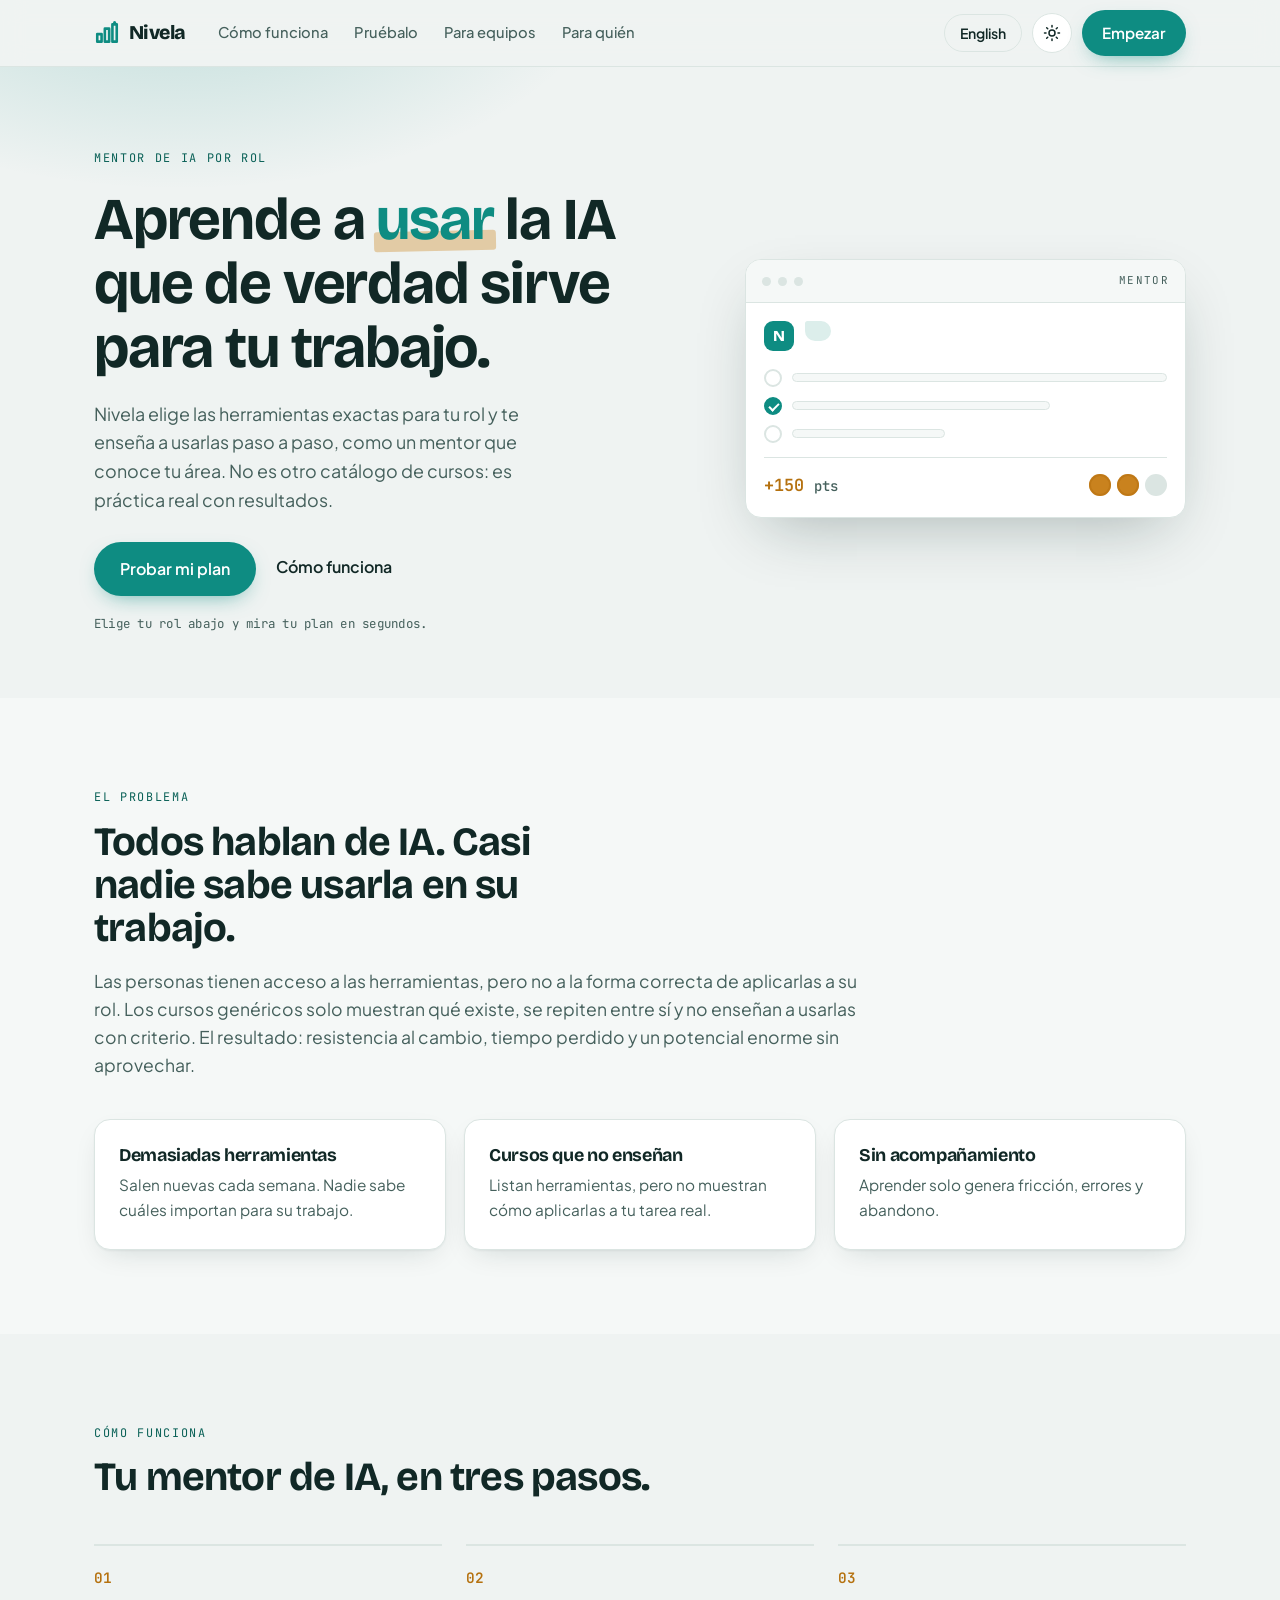
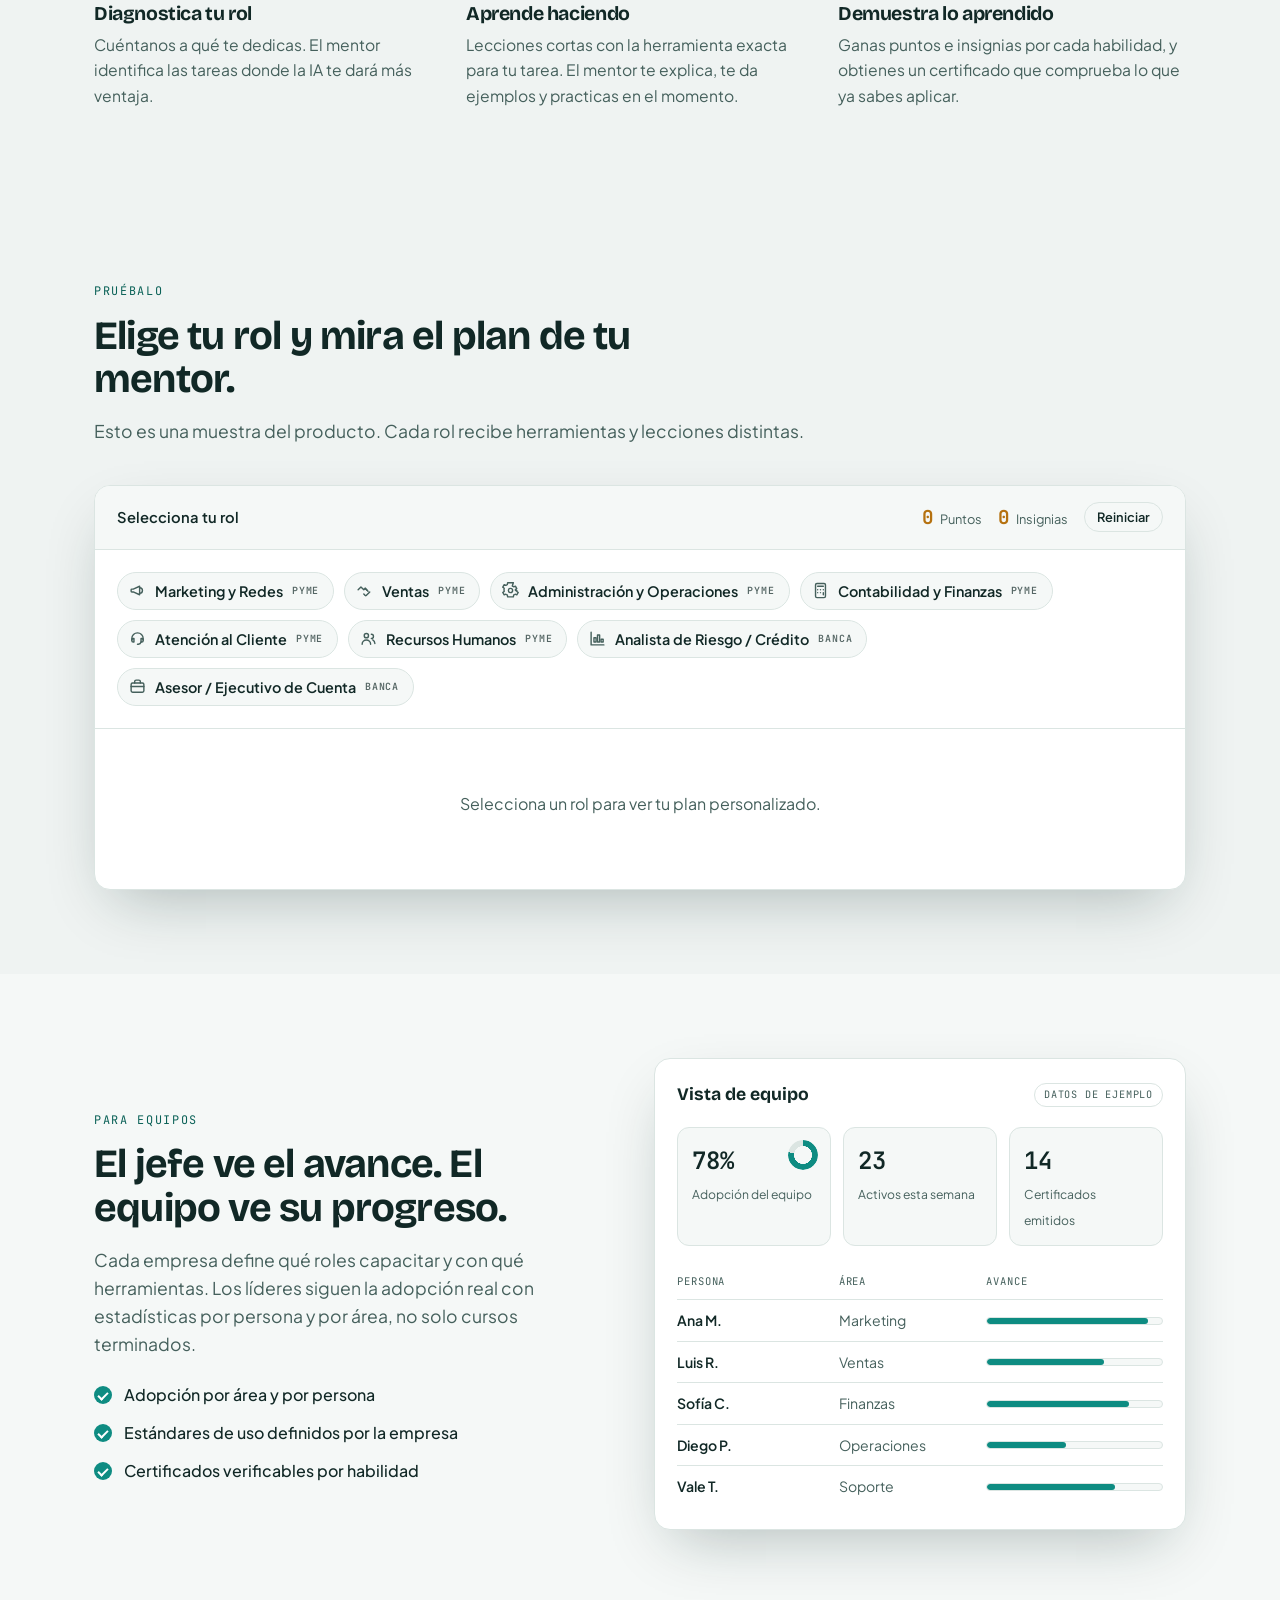
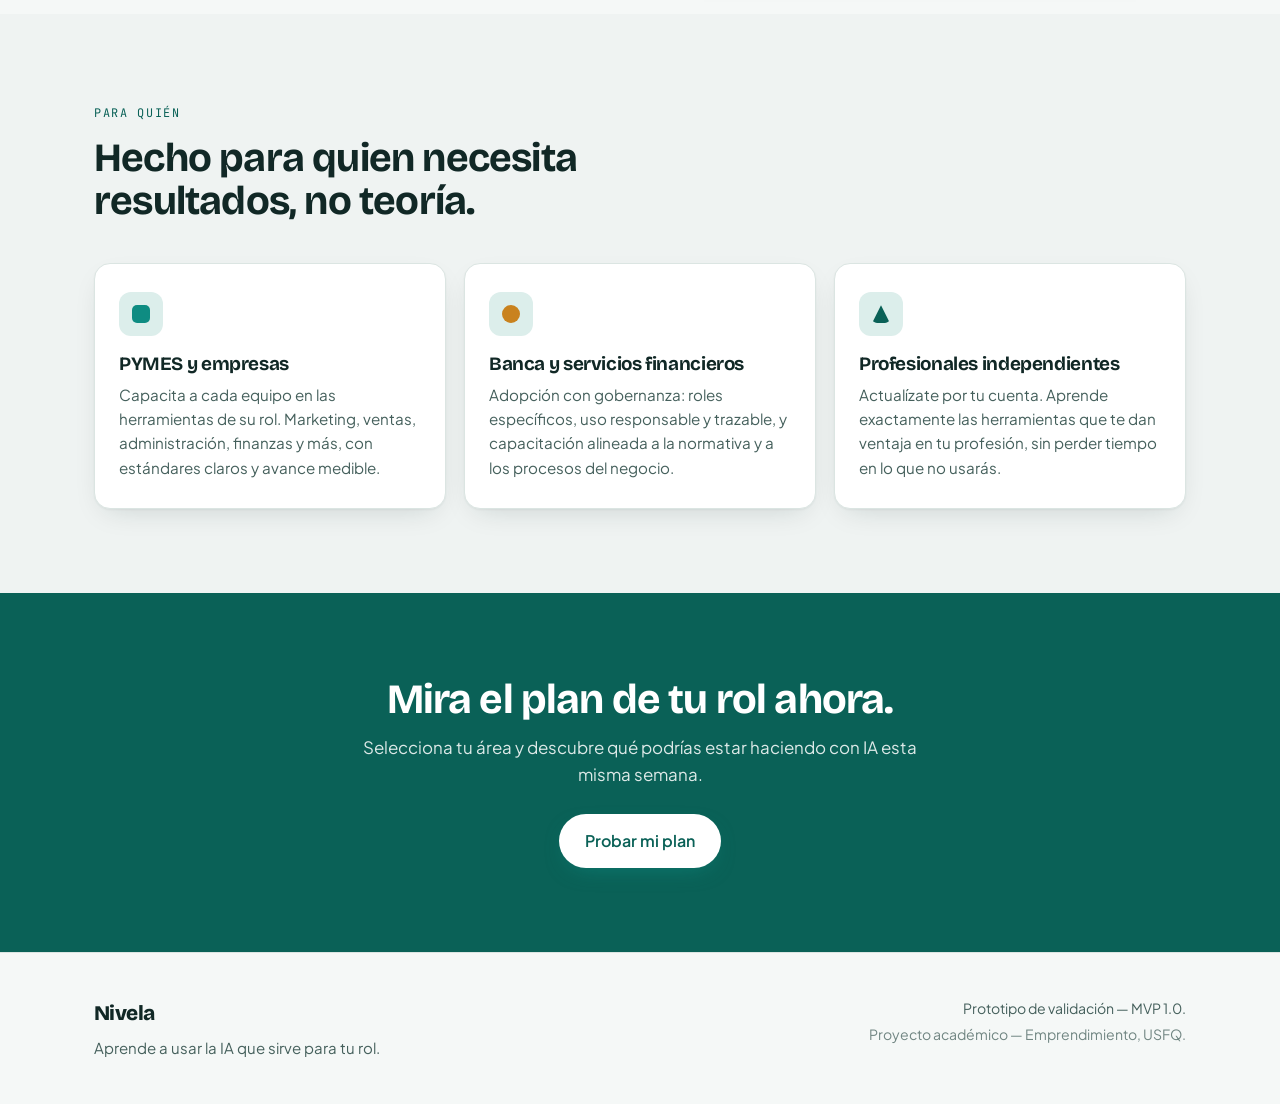
==== public/index.html @ c81b63d8 "fix: reorganizar estructura canónica y confirmar marca Nivela - Mueve public/{styles.css,i18n.js,app" ====
<!DOCTYPE html>
<html lang="es" data-theme="light">
<head>
  <meta charset="UTF-8" />
  <meta name="viewport" content="width=device-width, initial-scale=1.0" />
  <title data-i18n="meta.title">Nivela</title>
  <meta name="description" data-i18n="meta.desc" content="" />

  <link rel="preconnect" href="https://fonts.googleapis.com" />
  <link rel="preconnect" href="https://fonts.gstatic.com" crossorigin />
  <link href="https://fonts.googleapis.com/css2?family=Bricolage+Grotesque:opsz,wght@12..96,600..800&family=Plus+Jakarta+Sans:wght@400;500;600;700&family=JetBrains+Mono:wght@500;600&display=swap" rel="stylesheet" />
  <link rel="stylesheet" href="css/styles.css" />
</head>
<body>
  <!-- ===================== Header ===================== -->
  <header class="site-header" id="top">
    <div class="wrap header-inner">
      <a class="brand" href="#top" aria-label="Nivela">
        <span class="brand-mark" aria-hidden="true">
          <svg viewBox="0 0 24 24" fill="none" stroke="currentColor" stroke-width="2.4" stroke-linecap="round" stroke-linejoin="round">
            <path d="M3 20h4V13H3z" /><path d="M10 20h4V8h-4z" /><path d="M17 20h4V4h-4z" />
            <circle cx="19" cy="2.3" r="1.4" fill="currentColor" stroke="none" />
          </svg>
        </span>
        <span class="brand-name">Nivela</span>
      </a>

      <nav class="nav" aria-label="Principal">
        <a href="#how" data-i18n="nav.how">Cómo funciona</a>
        <a href="#demo" data-i18n="nav.demo">Pruébalo</a>
        <a href="#teams" data-i18n="nav.teams">Para equipos</a>
        <a href="#who" data-i18n="nav.who">Para quién</a>
      </nav>

      <div class="header-actions">
        <button class="ghost-btn" id="langBtn" data-i18n="lang.toggle" title="Language">English</button>
        <button class="icon-btn" id="themeBtn" aria-label="Cambiar tema" data-i18n-title="theme.toggle">
          <svg class="i-sun" viewBox="0 0 24 24" fill="none" stroke="currentColor" stroke-width="2" stroke-linecap="round"><circle cx="12" cy="12" r="4"/><path d="M12 2v2M12 20v2M4.9 4.9l1.4 1.4M17.7 17.7l1.4 1.4M2 12h2M20 12h2M4.9 19.1l1.4-1.4M17.7 6.3l1.4-1.4"/></svg>
          <svg class="i-moon" viewBox="0 0 24 24" fill="none" stroke="currentColor" stroke-width="2" stroke-linecap="round" stroke-linejoin="round"><path d="M21 12.8A8.5 8.5 0 1 1 11.2 3 6.6 6.6 0 0 0 21 12.8Z"/></svg>
        </button>
        <a href="#demo" class="primary-btn" data-i18n="nav.cta">Empezar</a>
      </div>
    </div>
  </header>

  <main>
    <!-- ===================== Hero ===================== -->
    <section class="hero">
      <div class="wrap hero-grid">
        <div class="hero-copy">
          <span class="kicker" data-i18n="hero.kicker">Mentor de IA por rol</span>
          <h1 class="hero-title">
            <span data-i18n="hero.title.a">Aprende a </span><span class="mark-word" data-i18n="hero.title.b">usar</span><span data-i18n="hero.title.c"> la IA que de verdad sirve para tu trabajo.</span>
          </h1>
          <p class="hero-sub" data-i18n="hero.sub"></p>
          <div class="hero-cta">
            <a href="#demo" class="primary-btn big" data-i18n="hero.cta1">Probar mi plan</a>
            <a href="#how" class="text-btn" data-i18n="hero.cta2">Cómo funciona</a>
          </div>
          <p class="hero-note" data-i18n="hero.note"></p>
        </div>

        <aside class="hero-card" aria-hidden="true">
          <div class="hc-head">
            <span class="hc-dot"></span><span class="hc-dot"></span><span class="hc-dot"></span>
            <span class="hc-label">mentor</span>
          </div>
          <div class="hc-body">
            <div class="hc-msg hc-mentor">
              <span class="hc-avatar">N</span>
              <p class="hc-line-1"></p>
            </div>
            <div class="hc-plan">
              <div class="hc-plan-row"><span class="hc-check"></span><span class="hc-bar" style="--w:100%"></span></div>
              <div class="hc-plan-row"><span class="hc-check on"></span><span class="hc-bar" style="--w:64%"></span></div>
              <div class="hc-plan-row"><span class="hc-check"></span><span class="hc-bar" style="--w:38%"></span></div>
            </div>
            <div class="hc-foot">
              <span class="hc-pts">+150 <small>pts</small></span>
              <span class="hc-badges"><i></i><i></i><i class="dim"></i></span>
            </div>
          </div>
        </aside>
      </div>
    </section>

    <!-- ===================== Problem ===================== -->
    <section class="section problem" id="problem">
      <div class="wrap">
        <span class="kicker" data-i18n="problem.kicker">El problema</span>
        <h2 class="section-title narrow" data-i18n="problem.title"></h2>
        <p class="lead" data-i18n="problem.body"></p>
        <div class="cards-3">
          <article class="mini-card"><h3 data-i18n="problem.p1.t"></h3><p data-i18n="problem.p1.b"></p></article>
          <article class="mini-card"><h3 data-i18n="problem.p2.t"></h3><p data-i18n="problem.p2.b"></p></article>
          <article class="mini-card"><h3 data-i18n="problem.p3.t"></h3><p data-i18n="problem.p3.b"></p></article>
        </div>
      </div>
    </section>

    <!-- ===================== How it works ===================== -->
    <section class="section how" id="how">
      <div class="wrap">
        <span class="kicker" data-i18n="how.kicker">Cómo funciona</span>
        <h2 class="section-title" data-i18n="how.title"></h2>
        <ol class="steps">
          <li class="step"><span class="step-n" data-i18n="how.s1.n">01</span><h3 data-i18n="how.s1.t"></h3><p data-i18n="how.s1.b"></p></li>
          <li class="step"><span class="step-n" data-i18n="how.s2.n">02</span><h3 data-i18n="how.s2.t"></h3><p data-i18n="how.s2.b"></p></li>
          <li class="step"><span class="step-n" data-i18n="how.s3.n">03</span><h3 data-i18n="how.s3.t"></h3><p data-i18n="how.s3.b"></p></li>
        </ol>
      </div>
    </section>

    <!-- ===================== Interactive demo ===================== -->
    <section class="section demo" id="demo">
      <div class="wrap">
        <span class="kicker" data-i18n="demo.kicker">Pruébalo</span>
        <h2 class="section-title" data-i18n="demo.title"></h2>
        <p class="lead" data-i18n="demo.sub"></p>

        <div class="demo-shell">
          <div class="demo-bar">
            <span class="demo-pick" data-i18n="demo.pick">Selecciona tu rol</span>
            <div class="demo-stats">
              <span class="stat"><b id="ptsValue">0</b> <small data-i18n="demo.points">Puntos</small></span>
              <span class="stat"><b id="badgeValue">0</b> <small data-i18n="demo.badges">Insignias</small></span>
              <button class="ghost-btn sm" id="resetBtn" data-i18n="demo.reset">Reiniciar</button>
            </div>
          </div>

          <div class="role-chips" id="roleChips" role="tablist" aria-label="Roles"></div>

          <div class="plan" id="planArea" aria-live="polite">
            <p class="plan-empty" data-i18n="demo.empty"></p>
          </div>
        </div>
      </div>
    </section>

    <!-- ===================== For teams ===================== -->
    <section class="section teams" id="teams">
      <div class="wrap teams-grid">
        <div class="teams-copy">
          <span class="kicker" data-i18n="teams.kicker">Para equipos</span>
          <h2 class="section-title" data-i18n="teams.title"></h2>
          <p class="lead" data-i18n="teams.body"></p>
          <ul class="ticks">
            <li data-i18n="teams.f1"></li>
            <li data-i18n="teams.f2"></li>
            <li data-i18n="teams.f3"></li>
          </ul>
        </div>

        <div class="dash" aria-hidden="true">
          <div class="dash-head">
            <strong data-i18n="teams.dash.title">Vista de equipo</strong>
            <span class="tag" data-i18n="teams.dash.sample">Datos de ejemplo</span>
          </div>
          <div class="dash-kpis">
            <div class="kpi"><span class="kpi-num" id="kAdopt">0%</span><span class="kpi-lbl" data-i18n="teams.dash.adoption"></span>
              <span class="ring" id="adoptRing"></span>
            </div>
            <div class="kpi"><span class="kpi-num" id="kActive">0</span><span class="kpi-lbl" data-i18n="teams.dash.active"></span></div>
            <div class="kpi"><span class="kpi-num" id="kCerts">0</span><span class="kpi-lbl" data-i18n="teams.dash.certs"></span></div>
          </div>
          <div class="dash-table">
            <div class="dash-row dash-row-head">
              <span data-i18n="teams.dash.member">Persona</span><span data-i18n="teams.dash.role">Área</span><span data-i18n="teams.dash.progress">Avance</span>
            </div>
            <div id="dashRows"></div>
          </div>
        </div>
      </div>
    </section>

    <!-- ===================== Who it is for ===================== -->
    <section class="section who" id="who">
      <div class="wrap">
        <span class="kicker" data-i18n="who.kicker">Para quién</span>
        <h2 class="section-title" data-i18n="who.title"></h2>
        <div class="cards-3">
          <article class="who-card"><div class="who-ic ic-a"></div><h3 data-i18n="who.pyme.t"></h3><p data-i18n="who.pyme.b"></p></article>
          <article class="who-card"><div class="who-ic ic-b"></div><h3 data-i18n="who.bank.t"></h3><p data-i18n="who.bank.b"></p></article>
          <article class="who-card"><div class="who-ic ic-c"></div><h3 data-i18n="who.person.t"></h3><p data-i18n="who.person.b"></p></article>
        </div>
      </div>
    </section>

    <!-- ===================== CTA ===================== -->
    <section class="section cta-band">
      <div class="wrap cta-inner">
        <h2 data-i18n="cta.title"></h2>
        <p data-i18n="cta.body"></p>
        <a href="#demo" class="primary-btn big light" data-i18n="cta.btn">Probar mi plan</a>
      </div>
    </section>
  </main>

  <!-- ===================== Footer ===================== -->
  <footer class="site-footer">
    <div class="wrap footer-inner">
      <div class="footer-brand">
        <span class="brand-name">Nivela</span>
        <p data-i18n="footer.tagline"></p>
      </div>
      <div class="footer-meta">
        <p data-i18n="footer.note"></p>
        <p class="muted" data-i18n="footer.rights"></p>
      </div>
    </div>
  </footer>

  <div class="toast" id="toast" role="status" aria-live="polite"></div>

  <script src="js/i18n.js"></script>
  <script src="js/app.js"></script>
</body>
</html>
---- public/css/styles.css ----
/* =========================================================================
   Nivela — styles
   Palette: deep teal ink + teal brand + amber "spark" (achievement / badges).
   Type: Bricolage Grotesque (display) · Plus Jakarta Sans (body) · JetBrains Mono (data)
   ========================================================================= */

:root {
  --bg: #EFF3F2;
  --surface: #FFFFFF;
  --surface-2: #F5F8F7;
  --ink: #112826;
  --ink-soft: #45605C;
  --line: #DBE5E2;
  --brand: #0E8C82;
  --brand-deep: #0A6157;
  --brand-tint: #DCEEEB;
  --spark: #C9821E;
  --spark-strong: #B5710F;
  --spark-soft: #F7EAD2;
  --shadow: 0 1px 2px rgba(11,40,38,.05), 0 10px 30px -12px rgba(11,40,38,.18);
  --shadow-lg: 0 24px 60px -20px rgba(11,40,38,.30);
  --radius: 16px;
  --radius-sm: 11px;
  --maxw: 1140px;

  --font-display: "Bricolage Grotesque", system-ui, sans-serif;
  --font-body: "Plus Jakarta Sans", system-ui, sans-serif;
  --font-mono: "JetBrains Mono", ui-monospace, monospace;
}

[data-theme="dark"] {
  --bg: #0A1716;
  --surface: #102321;
  --surface-2: #0D1E1C;
  --ink: #E8EFEC;
  --ink-soft: #9CB2AD;
  --line: #1E3330;
  --brand: #2FBCAB;
  --brand-deep: #1C9082;
  --brand-tint: #11302C;
  --spark: #F0B45A;
  --spark-strong: #F4C173;
  --spark-soft: #23211A;
  --shadow: 0 1px 2px rgba(0,0,0,.3), 0 12px 34px -14px rgba(0,0,0,.5);
  --shadow-lg: 0 28px 70px -22px rgba(0,0,0,.65);
}

* { box-sizing: border-box; margin: 0; padding: 0; }

html { scroll-behavior: smooth; }
@media (prefers-reduced-motion: reduce) { html { scroll-behavior: auto; } }

body {
  font-family: var(--font-body);
  background: var(--bg);
  color: var(--ink);
  line-height: 1.6;
  -webkit-font-smoothing: antialiased;
  transition: background .35s ease, color .35s ease;
}

.wrap { width: 100%; max-width: var(--maxw); margin: 0 auto; padding: 0 24px; }

h1, h2, h3 { font-family: var(--font-display); font-weight: 700; line-height: 1.08; letter-spacing: -.02em; }
a { color: inherit; text-decoration: none; }
::selection { background: var(--brand); color: #fff; }

/* ---- Eyebrow / kicker --------------------------------------------------- */
.kicker {
  display: inline-block;
  font-family: var(--font-mono);
  font-size: .74rem;
  letter-spacing: .14em;
  text-transform: uppercase;
  color: var(--brand-deep);
  margin-bottom: 14px;
}
[data-theme="dark"] .kicker { color: var(--brand); }

/* ---- Buttons ------------------------------------------------------------ */
.primary-btn {
  display: inline-flex; align-items: center; justify-content: center;
  background: var(--brand); color: #fff; font-weight: 600;
  padding: 11px 20px; border-radius: 999px; border: 0; cursor: pointer;
  font-family: var(--font-body); font-size: .95rem;
  transition: transform .15s ease, background .2s ease, box-shadow .2s ease;
  box-shadow: 0 8px 22px -10px color-mix(in srgb, var(--brand) 70%, transparent);
}
.primary-btn:hover { background: var(--brand-deep); transform: translateY(-1px); }
.primary-btn.big { padding: 14px 26px; font-size: 1rem; }
.primary-btn.light { background: #fff; color: var(--brand-deep); }
.primary-btn.light:hover { background: #f3f3f3; }

.ghost-btn {
  background: transparent; color: var(--ink); border: 1px solid var(--line);
  padding: 9px 15px; border-radius: 999px; cursor: pointer; font-weight: 600;
  font-family: var(--font-body); font-size: .88rem; transition: border-color .2s, color .2s, background .2s;
}
.ghost-btn:hover { border-color: var(--brand); color: var(--brand); }
.ghost-btn.sm { padding: 6px 12px; font-size: .8rem; }

.text-btn { font-weight: 600; color: var(--ink); border-bottom: 2px solid transparent; padding-bottom: 2px; transition: border-color .2s; }
.text-btn:hover { border-color: var(--brand); }

.icon-btn {
  display: inline-grid; place-items: center; width: 40px; height: 40px;
  border-radius: 999px; border: 1px solid var(--line); background: var(--surface);
  cursor: pointer; color: var(--ink); transition: border-color .2s, color .2s;
}
.icon-btn:hover { border-color: var(--brand); color: var(--brand); }
.icon-btn svg { width: 18px; height: 18px; }
.i-moon { display: none; }
[data-theme="dark"] .i-sun { display: none; }
[data-theme="dark"] .i-moon { display: block; }

:focus-visible { outline: 2px solid var(--brand); outline-offset: 3px; border-radius: 6px; }

/* ---- Header ------------------------------------------------------------- */
.site-header {
  position: sticky; top: 0; z-index: 50;
  background: color-mix(in srgb, var(--bg) 82%, transparent);
  backdrop-filter: blur(12px);
  border-bottom: 1px solid var(--line);
}
.header-inner { display: flex; align-items: center; gap: 24px; height: 66px; }
.brand { display: inline-flex; align-items: center; gap: 9px; }
.brand-mark { color: var(--brand); display: inline-grid; place-items: center; }
.brand-mark svg { width: 26px; height: 26px; }
.brand-name { font-family: var(--font-display); font-weight: 800; font-size: 1.22rem; letter-spacing: -.03em; }
.nav { display: flex; gap: 26px; margin-left: 8px; margin-right: auto; }
.nav a { font-size: .92rem; font-weight: 500; color: var(--ink-soft); transition: color .2s; }
.nav a:hover { color: var(--ink); }
.header-actions { display: flex; align-items: center; gap: 10px; }

/* ---- Hero --------------------------------------------------------------- */
.hero { padding: 76px 0 64px; position: relative; overflow: hidden; }
.hero::before {
  content: ""; position: absolute; inset: -40% 30% auto -10%; height: 520px;
  background: radial-gradient(60% 60% at 30% 30%, color-mix(in srgb, var(--brand) 22%, transparent), transparent 70%);
  pointer-events: none; z-index: 0;
}
.hero-grid { position: relative; z-index: 1; display: grid; grid-template-columns: 1.15fr .85fr; gap: 54px; align-items: center; }
.hero-title { font-size: clamp(2.3rem, 5.2vw, 3.7rem); margin: 6px 0 20px; }
.mark-word { position: relative; color: var(--brand); white-space: nowrap; }
.mark-word::after { content: ""; position: absolute; left: -2%; right: -2%; bottom: 6%; height: 28%; background: color-mix(in srgb, var(--spark) 36%, transparent); z-index: -1; border-radius: 3px; transform: rotate(-1.2deg); }
.hero-sub { font-size: 1.12rem; color: var(--ink-soft); max-width: 36ch; margin-bottom: 28px; }
.hero-cta { display: flex; align-items: center; gap: 20px; }
.hero-note { margin-top: 18px; font-family: var(--font-mono); font-size: .78rem; color: var(--ink-soft); letter-spacing: .02em; }

/* Hero mentor card */
.hero-card { background: var(--surface); border: 1px solid var(--line); border-radius: var(--radius); box-shadow: var(--shadow-lg); overflow: hidden; }
.hc-head { display: flex; align-items: center; gap: 7px; padding: 12px 16px; border-bottom: 1px solid var(--line); background: var(--surface-2); }
.hc-dot { width: 9px; height: 9px; border-radius: 50%; background: var(--line); }
.hc-label { margin-left: auto; font-family: var(--font-mono); font-size: .68rem; letter-spacing: .12em; text-transform: uppercase; color: var(--ink-soft); }
.hc-body { padding: 18px; }
.hc-msg { display: flex; gap: 11px; align-items: flex-start; }
.hc-avatar { flex: 0 0 auto; width: 30px; height: 30px; border-radius: 9px; background: var(--brand); color: #fff; font-family: var(--font-display); font-weight: 800; display: grid; place-items: center; font-size: .95rem; }
.hc-line-1 { background: var(--brand-tint); color: var(--ink); padding: 10px 13px; border-radius: 12px; border-top-left-radius: 3px; font-size: .9rem; }
.hc-plan { margin: 18px 0 14px; display: grid; gap: 10px; }
.hc-plan-row { display: flex; align-items: center; gap: 10px; }
.hc-check { width: 18px; height: 18px; border-radius: 50%; border: 2px solid var(--line); flex: 0 0 auto; }
.hc-check.on { background: var(--brand); border-color: var(--brand); position: relative; }
.hc-check.on::after { content: ""; position: absolute; left: 5px; top: 2px; width: 4px; height: 8px; border: solid #fff; border-width: 0 2px 2px 0; transform: rotate(45deg); }
.hc-bar { height: 9px; border-radius: 999px; background: var(--surface-2); width: var(--w); border: 1px solid var(--line); }
.hc-foot { display: flex; align-items: center; justify-content: space-between; padding-top: 14px; border-top: 1px solid var(--line); }
.hc-pts { font-family: var(--font-mono); font-weight: 600; color: var(--spark-strong); font-size: 1.05rem; }
.hc-pts small { color: var(--ink-soft); font-weight: 500; }
.hc-badges { display: flex; gap: 6px; }
.hc-badges i { width: 22px; height: 22px; border-radius: 50%; background: var(--spark); box-shadow: inset 0 0 0 2px color-mix(in srgb, var(--spark-strong) 50%, transparent); }
.hc-badges i.dim { background: var(--line); box-shadow: none; }
[data-theme="dark"] .hc-pts { color: var(--spark); }

/* ---- Sections ----------------------------------------------------------- */
.section { padding: 84px 0; }
.section-title { font-size: clamp(1.7rem, 3.4vw, 2.5rem); max-width: 22ch; }
.section-title.narrow { max-width: 18ch; }
.lead { font-size: 1.1rem; color: var(--ink-soft); max-width: 60ch; margin-top: 16px; }

/* Mini cards (problem) */
.cards-3 { display: grid; grid-template-columns: repeat(3, 1fr); gap: 18px; margin-top: 40px; }
.mini-card { background: var(--surface); border: 1px solid var(--line); border-radius: var(--radius); padding: 26px 24px; box-shadow: var(--shadow); }
.mini-card h3 { font-size: 1.12rem; margin-bottom: 8px; }
.mini-card p { color: var(--ink-soft); font-size: .96rem; }
.problem { background: var(--surface-2); }

/* Steps */
.steps { list-style: none; display: grid; grid-template-columns: repeat(3, 1fr); gap: 24px; margin-top: 44px; counter-reset: s; }
.step { position: relative; padding-top: 18px; border-top: 2px solid var(--line); }
.step-n { font-family: var(--font-mono); font-size: .9rem; font-weight: 600; color: var(--spark-strong); }
[data-theme="dark"] .step-n { color: var(--spark); }
.step h3 { font-size: 1.22rem; margin: 14px 0 8px; }
.step p { color: var(--ink-soft); font-size: .98rem; }

/* ---- Demo --------------------------------------------------------------- */
.demo-shell { margin-top: 40px; background: var(--surface); border: 1px solid var(--line); border-radius: var(--radius); box-shadow: var(--shadow-lg); overflow: hidden; }
.demo-bar { display: flex; align-items: center; gap: 16px; padding: 16px 22px; border-bottom: 1px solid var(--line); background: var(--surface-2); flex-wrap: wrap; }
.demo-pick { font-weight: 600; font-size: .92rem; }
.demo-stats { display: flex; align-items: center; gap: 16px; margin-left: auto; }
.stat { display: flex; align-items: baseline; gap: 6px; }
.stat b { font-family: var(--font-mono); font-size: 1.2rem; color: var(--spark-strong); min-width: 1ch; }
[data-theme="dark"] .stat b { color: var(--spark); }
.stat small { color: var(--ink-soft); font-size: .8rem; }

.role-chips { display: flex; flex-wrap: wrap; gap: 10px; padding: 22px; border-bottom: 1px solid var(--line); }
.chip {
  display: inline-flex; align-items: center; gap: 9px; cursor: pointer;
  background: var(--surface-2); border: 1px solid var(--line); color: var(--ink);
  padding: 9px 14px 9px 11px; border-radius: 999px; font-family: var(--font-body);
  font-size: .9rem; font-weight: 600; transition: border-color .18s, background .18s, color .18s, transform .12s;
}
.chip svg { width: 17px; height: 17px; color: var(--ink-soft); }
.chip:hover { transform: translateY(-1px); border-color: var(--brand); }
.chip.active { background: var(--brand); border-color: var(--brand); color: #fff; }
.chip.active svg { color: #fff; }
.chip .chip-tag { font-family: var(--font-mono); font-size: .62rem; letter-spacing: .08em; text-transform: uppercase; opacity: .7; }

.plan { padding: 26px 22px 30px; min-height: 160px; }
.plan-empty { color: var(--ink-soft); text-align: center; padding: 36px 0; font-size: 1rem; }
.plan-head { display: flex; align-items: center; gap: 12px; margin-bottom: 6px; }
.plan-head .ph-ic { width: 38px; height: 38px; border-radius: 11px; background: var(--brand-tint); color: var(--brand-deep); display: grid; place-items: center; }
[data-theme="dark"] .plan-head .ph-ic { color: var(--brand); }
.plan-head .ph-ic svg { width: 20px; height: 20px; }
.plan-head h3 { font-size: 1.35rem; }
.plan-mentor { display: flex; gap: 11px; align-items: flex-start; background: var(--brand-tint); border-radius: 12px; border-top-left-radius: 3px; padding: 13px 15px; margin: 14px 0 22px; }
.plan-mentor .pm-av { flex: 0 0 auto; width: 28px; height: 28px; border-radius: 8px; background: var(--brand); color: #fff; font-family: var(--font-display); font-weight: 800; display: grid; place-items: center; font-size: .85rem; }
.plan-mentor p { font-size: .95rem; color: var(--ink); }
.plan-mentor .pm-name { font-family: var(--font-mono); font-size: .66rem; letter-spacing: .1em; text-transform: uppercase; color: var(--brand-deep); display: block; margin-bottom: 3px; }
[data-theme="dark"] .plan-mentor .pm-name { color: var(--brand); }

.modules { display: grid; gap: 12px; }
.module { border: 1px solid var(--line); border-radius: var(--radius-sm); padding: 16px 18px; background: var(--surface); transition: border-color .2s; }
.module.done { border-color: color-mix(in srgb, var(--brand) 45%, var(--line)); background: color-mix(in srgb, var(--brand-tint) 40%, var(--surface)); }
.mod-top { display: flex; align-items: flex-start; gap: 14px; }
.mod-num { font-family: var(--font-mono); font-size: .72rem; color: var(--ink-soft); padding-top: 3px; }
.mod-main { flex: 1; min-width: 0; }
.mod-title { font-family: var(--font-display); font-weight: 700; font-size: 1.06rem; letter-spacing: -.01em; }
.mod-tool { display: inline-block; font-family: var(--font-mono); font-size: .68rem; letter-spacing: .04em; color: var(--brand-deep); background: var(--brand-tint); padding: 3px 8px; border-radius: 6px; margin-bottom: 6px; }
[data-theme="dark"] .mod-tool { color: var(--brand); }
.mod-outcome { color: var(--ink-soft); font-size: .92rem; margin-top: 4px; }
.mod-badge { flex: 0 0 auto; width: 30px; height: 30px; border-radius: 50%; border: 2px dashed var(--line); display: grid; place-items: center; color: transparent; transition: all .25s ease; }
.module.done .mod-badge { border: 2px solid var(--spark); background: var(--spark); color: #fff; transform: scale(1); }
.module.done .mod-badge svg { width: 15px; height: 15px; }

.lesson-toggle { margin-top: 12px; font-family: var(--font-body); font-size: .84rem; font-weight: 600; color: var(--brand-deep); background: none; border: 0; cursor: pointer; padding: 4px 0; display: inline-flex; align-items: center; gap: 6px; }
[data-theme="dark"] .lesson-toggle { color: var(--brand); }
.lesson-toggle::before { content: "+"; font-family: var(--font-mono); }
.lesson-toggle.open::before { content: "–"; }

.lesson { display: none; margin-top: 14px; border-top: 1px solid var(--line); padding-top: 14px; }
.lesson.open { display: block; }
.lesson-mentor { font-size: .92rem; color: var(--ink); margin-bottom: 14px; }
.lesson-label { font-family: var(--font-mono); font-size: .64rem; letter-spacing: .1em; text-transform: uppercase; color: var(--ink-soft); display: block; margin-bottom: 7px; }
.prompt-box { position: relative; background: var(--surface-2); border: 1px solid var(--line); border-radius: 10px; padding: 13px 15px; font-family: var(--font-mono); font-size: .82rem; line-height: 1.7; color: var(--ink); }
.copy-btn { position: absolute; top: 9px; right: 9px; font-family: var(--font-body); font-size: .72rem; font-weight: 600; background: var(--surface); border: 1px solid var(--line); border-radius: 7px; padding: 3px 9px; cursor: pointer; color: var(--ink-soft); transition: color .2s, border-color .2s; }
.copy-btn:hover { color: var(--brand); border-color: var(--brand); }
.lesson-tip { margin-top: 13px; font-size: .86rem; color: var(--ink-soft); padding-left: 12px; border-left: 2px solid var(--spark); }
.lesson-tip b { color: var(--spark-strong); font-family: var(--font-mono); font-size: .72rem; text-transform: uppercase; letter-spacing: .08em; }
[data-theme="dark"] .lesson-tip b { color: var(--spark); }

.complete-btn { margin-top: 16px; }
.complete-btn:disabled { opacity: .55; cursor: default; }
.mod-locked { display: inline-flex; align-items: center; gap: 6px; margin-top: 12px; font-family: var(--font-mono); font-size: .72rem; color: var(--ink-soft); }
.mod-locked::before { content: ""; width: 12px; height: 12px; border: 2px solid currentColor; border-radius: 3px; }

/* ---- Teams -------------------------------------------------------------- */
.teams { background: var(--surface-2); }
.teams-grid { display: grid; grid-template-columns: 1fr 1.05fr; gap: 54px; align-items: center; }
.ticks { list-style: none; margin-top: 24px; display: grid; gap: 12px; }
.ticks li { position: relative; padding-left: 30px; color: var(--ink); font-weight: 500; }
.ticks li::before { content: ""; position: absolute; left: 0; top: 4px; width: 18px; height: 18px; border-radius: 50%; background: var(--brand); }
.ticks li::after { content: ""; position: absolute; left: 6px; top: 8px; width: 4px; height: 8px; border: solid #fff; border-width: 0 2px 2px 0; transform: rotate(45deg); }

.dash { background: var(--surface); border: 1px solid var(--line); border-radius: var(--radius); box-shadow: var(--shadow-lg); padding: 22px; }
.dash-head { display: flex; align-items: center; justify-content: space-between; margin-bottom: 18px; }
.dash-head strong { font-family: var(--font-display); font-size: 1.1rem; }
.tag { font-family: var(--font-mono); font-size: .64rem; letter-spacing: .08em; text-transform: uppercase; color: var(--ink-soft); border: 1px solid var(--line); border-radius: 999px; padding: 3px 9px; }
.dash-kpis { display: grid; grid-template-columns: repeat(3, 1fr); gap: 12px; margin-bottom: 18px; }
.kpi { position: relative; background: var(--surface-2); border: 1px solid var(--line); border-radius: 12px; padding: 14px; }
.kpi-num { font-family: var(--font-mono); font-weight: 600; font-size: 1.5rem; display: block; }
.kpi-lbl { font-size: .76rem; color: var(--ink-soft); }
.kpi .ring { position: absolute; top: 12px; right: 12px; width: 30px; height: 30px; border-radius: 50%; background: conic-gradient(var(--brand) var(--p,0deg), var(--line) 0); -webkit-mask: radial-gradient(circle 9px at center, transparent 98%, #000 100%); mask: radial-gradient(circle 9px at center, transparent 98%, #000 100%); }

.dash-table { font-size: .88rem; }
.dash-row { display: grid; grid-template-columns: 1.1fr 1fr 1.3fr; gap: 12px; align-items: center; padding: 9px 0; border-bottom: 1px solid var(--line); }
.dash-row:last-child { border-bottom: 0; }
.dash-row-head { font-family: var(--font-mono); font-size: .66rem; letter-spacing: .08em; text-transform: uppercase; color: var(--ink-soft); }
.dash-prog { height: 8px; border-radius: 999px; background: var(--surface-2); border: 1px solid var(--line); overflow: hidden; }
.dash-prog span { display: block; height: 100%; background: var(--brand); border-radius: 999px; width: 0; transition: width 1s cubic-bezier(.2,.7,.2,1); }
.dash-name { font-weight: 600; }
.dash-rolelbl { color: var(--ink-soft); }

/* ---- Who ---------------------------------------------------------------- */
.who-card { background: var(--surface); border: 1px solid var(--line); border-radius: var(--radius); padding: 28px 24px; box-shadow: var(--shadow); }
.who-ic { width: 44px; height: 44px; border-radius: 12px; margin-bottom: 18px; background: var(--brand-tint); position: relative; }
.who-ic::after { content: ""; position: absolute; inset: 13px; border-radius: 5px; background: var(--brand); }
.who-card .ic-b::after { background: var(--spark); border-radius: 50%; }
.who-card .ic-c::after { background: var(--brand-deep); clip-path: polygon(50% 0, 100% 100%, 0 100%); }
.who-card h3 { font-size: 1.18rem; margin-bottom: 8px; }
.who-card p { color: var(--ink-soft); font-size: .95rem; }

/* ---- CTA band ----------------------------------------------------------- */
.cta-band { background: var(--brand-deep); color: #fff; text-align: center; }
[data-theme="dark"] .cta-band { background: linear-gradient(120deg, var(--brand-deep), #0a3a35); }
.cta-inner h2 { font-size: clamp(1.8rem, 3.6vw, 2.6rem); margin-bottom: 12px; }
.cta-inner p { color: rgba(255,255,255,.86); max-width: 48ch; margin: 0 auto 26px; font-size: 1.06rem; }

/* ---- Footer ------------------------------------------------------------- */
.site-footer { background: var(--surface-2); border-top: 1px solid var(--line); padding: 44px 0; }
.footer-inner { display: flex; justify-content: space-between; gap: 30px; flex-wrap: wrap; }
.footer-brand .brand-name { font-size: 1.3rem; }
.footer-brand p { color: var(--ink-soft); margin-top: 6px; font-size: .94rem; }
.footer-meta { text-align: right; font-size: .88rem; color: var(--ink-soft); }
.footer-meta .muted { opacity: .75; margin-top: 4px; }

/* ---- Toast -------------------------------------------------------------- */
.toast {
  position: fixed; left: 50%; bottom: 28px; transform: translate(-50%, 18px);
  background: var(--ink); color: var(--bg); padding: 12px 20px; border-radius: 999px;
  font-weight: 600; font-size: .9rem; box-shadow: var(--shadow-lg); opacity: 0;
  pointer-events: none; transition: opacity .25s ease, transform .25s ease; z-index: 80;
  display: inline-flex; align-items: center; gap: 9px;
}
.toast.show { opacity: 1; transform: translate(-50%, 0); }
.toast::before { content: ""; width: 16px; height: 16px; border-radius: 50%; background: var(--spark); flex: 0 0 auto; }

/* ---- Scroll reveal ------------------------------------------------------ */
.reveal { opacity: 0; transform: translateY(18px); transition: opacity .6s ease, transform .6s ease; }
.reveal.in { opacity: 1; transform: none; }
@media (prefers-reduced-motion: reduce) { .reveal { opacity: 1; transform: none; transition: none; } }

/* ---- Responsive --------------------------------------------------------- */
@media (max-width: 920px) {
  .hero-grid { grid-template-columns: 1fr; gap: 38px; }
  .hero-card { max-width: 420px; }
  .teams-grid { grid-template-columns: 1fr; gap: 34px; }
  .nav { display: none; }
}
@media (max-width: 760px) {
  .section { padding: 60px 0; }
  .hero { padding: 52px 0 44px; }
  .cards-3, .steps { grid-template-columns: 1fr; }
  .header-actions .ghost-btn { display: none; }
  .demo-stats { width: 100%; margin-left: 0; }
  .footer-inner { flex-direction: column; }
  .footer-meta { text-align: left; }
}
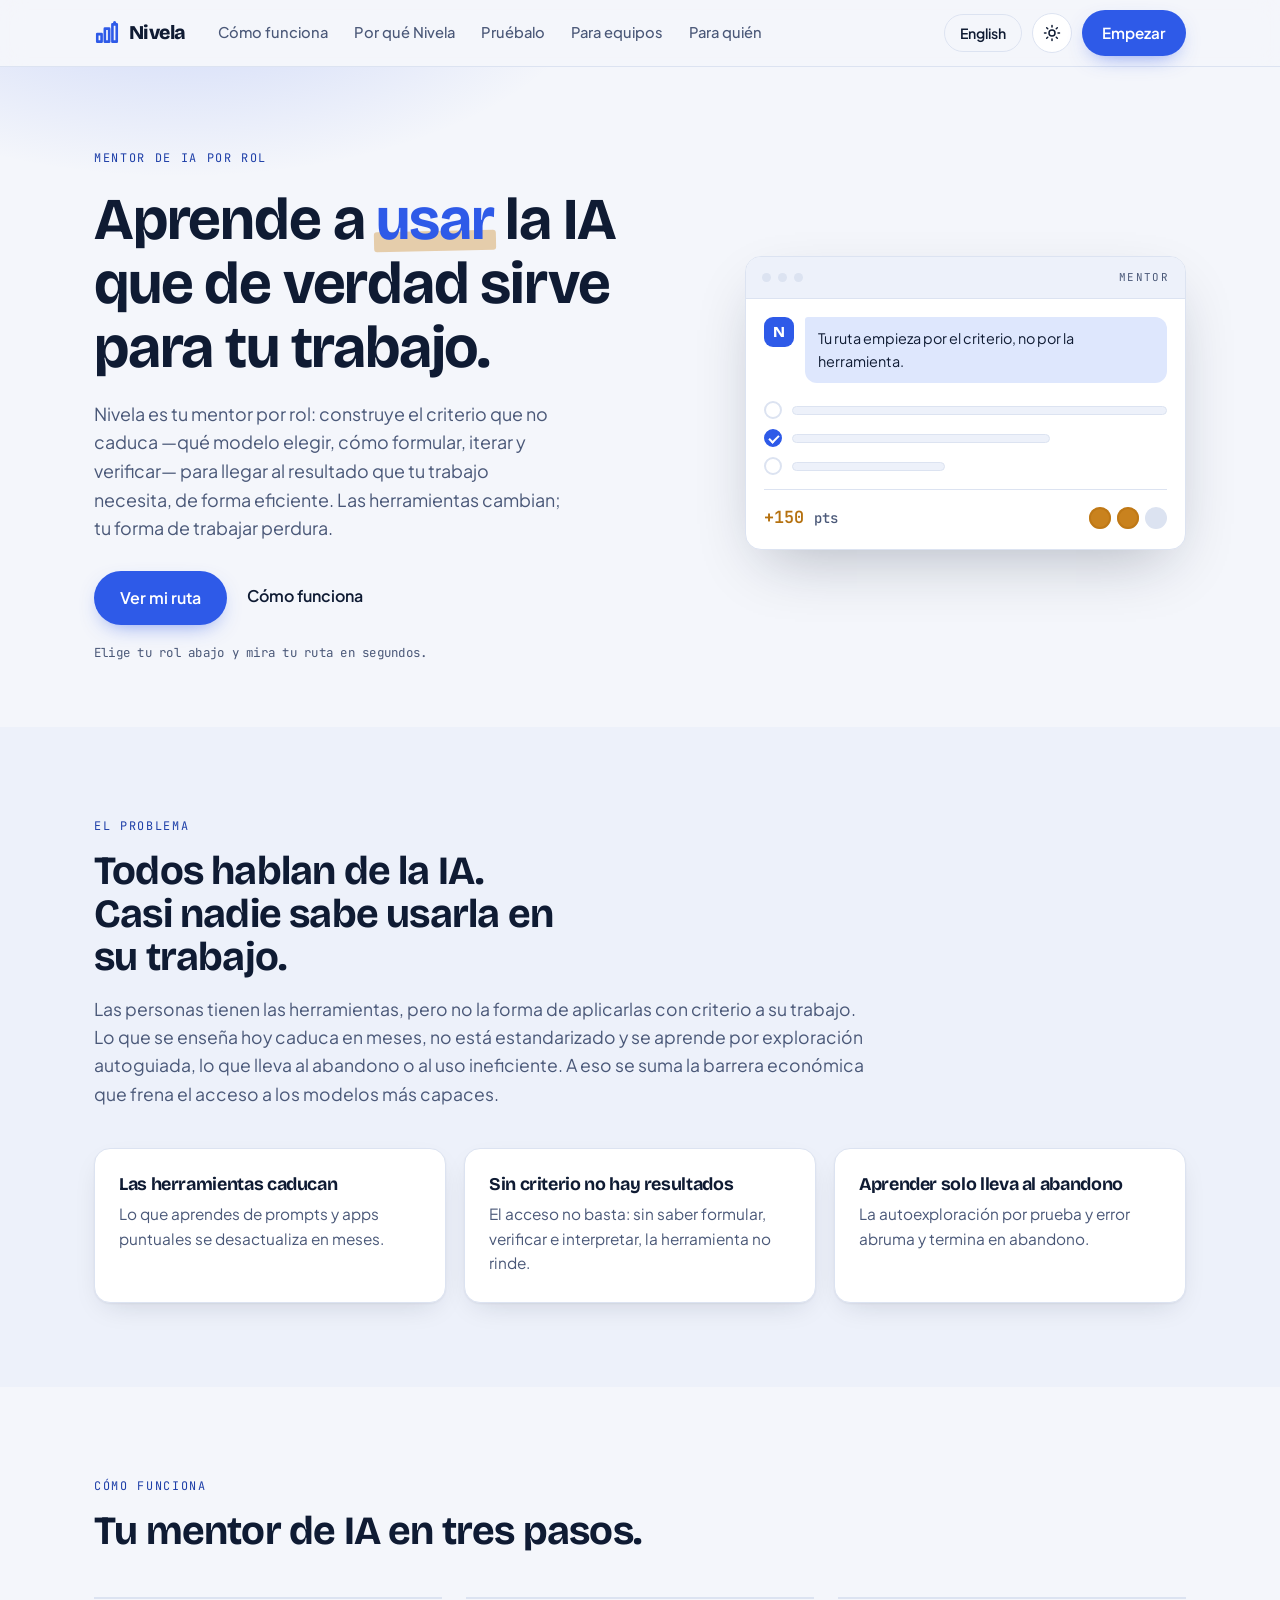
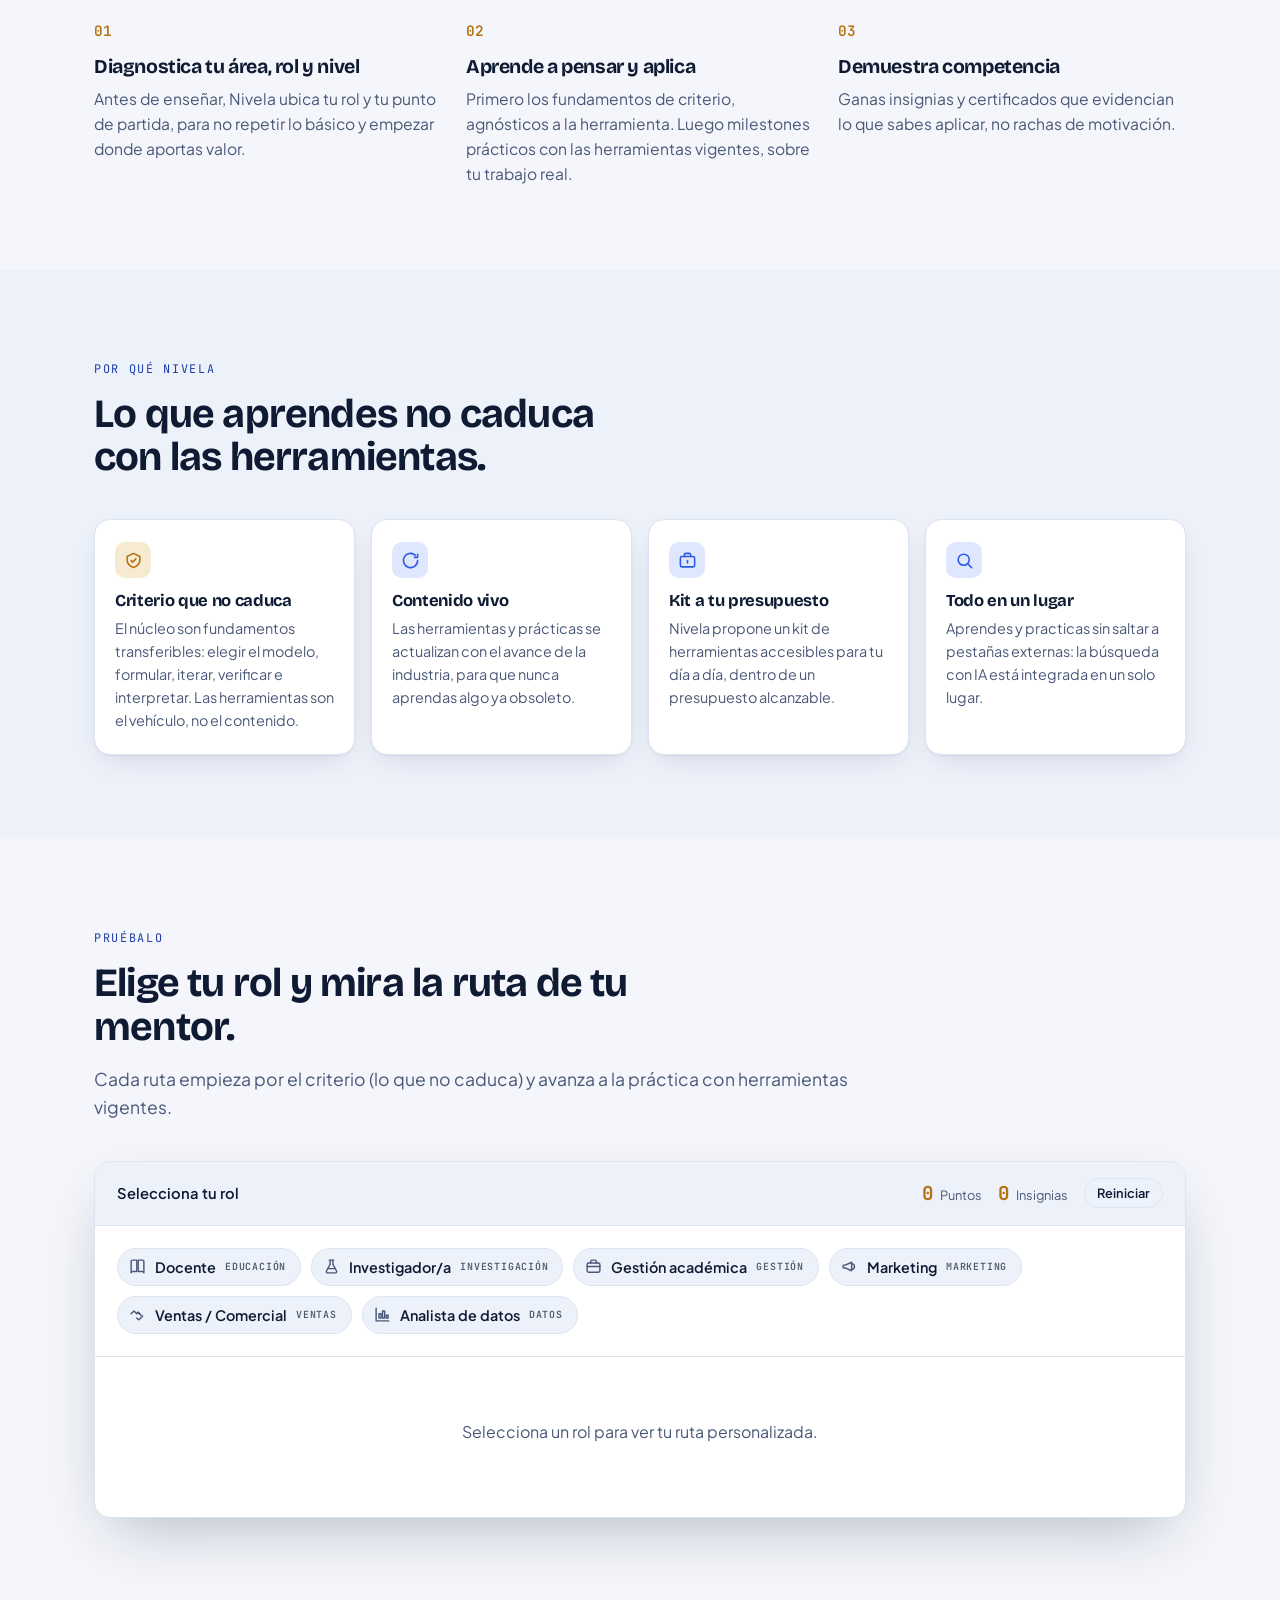
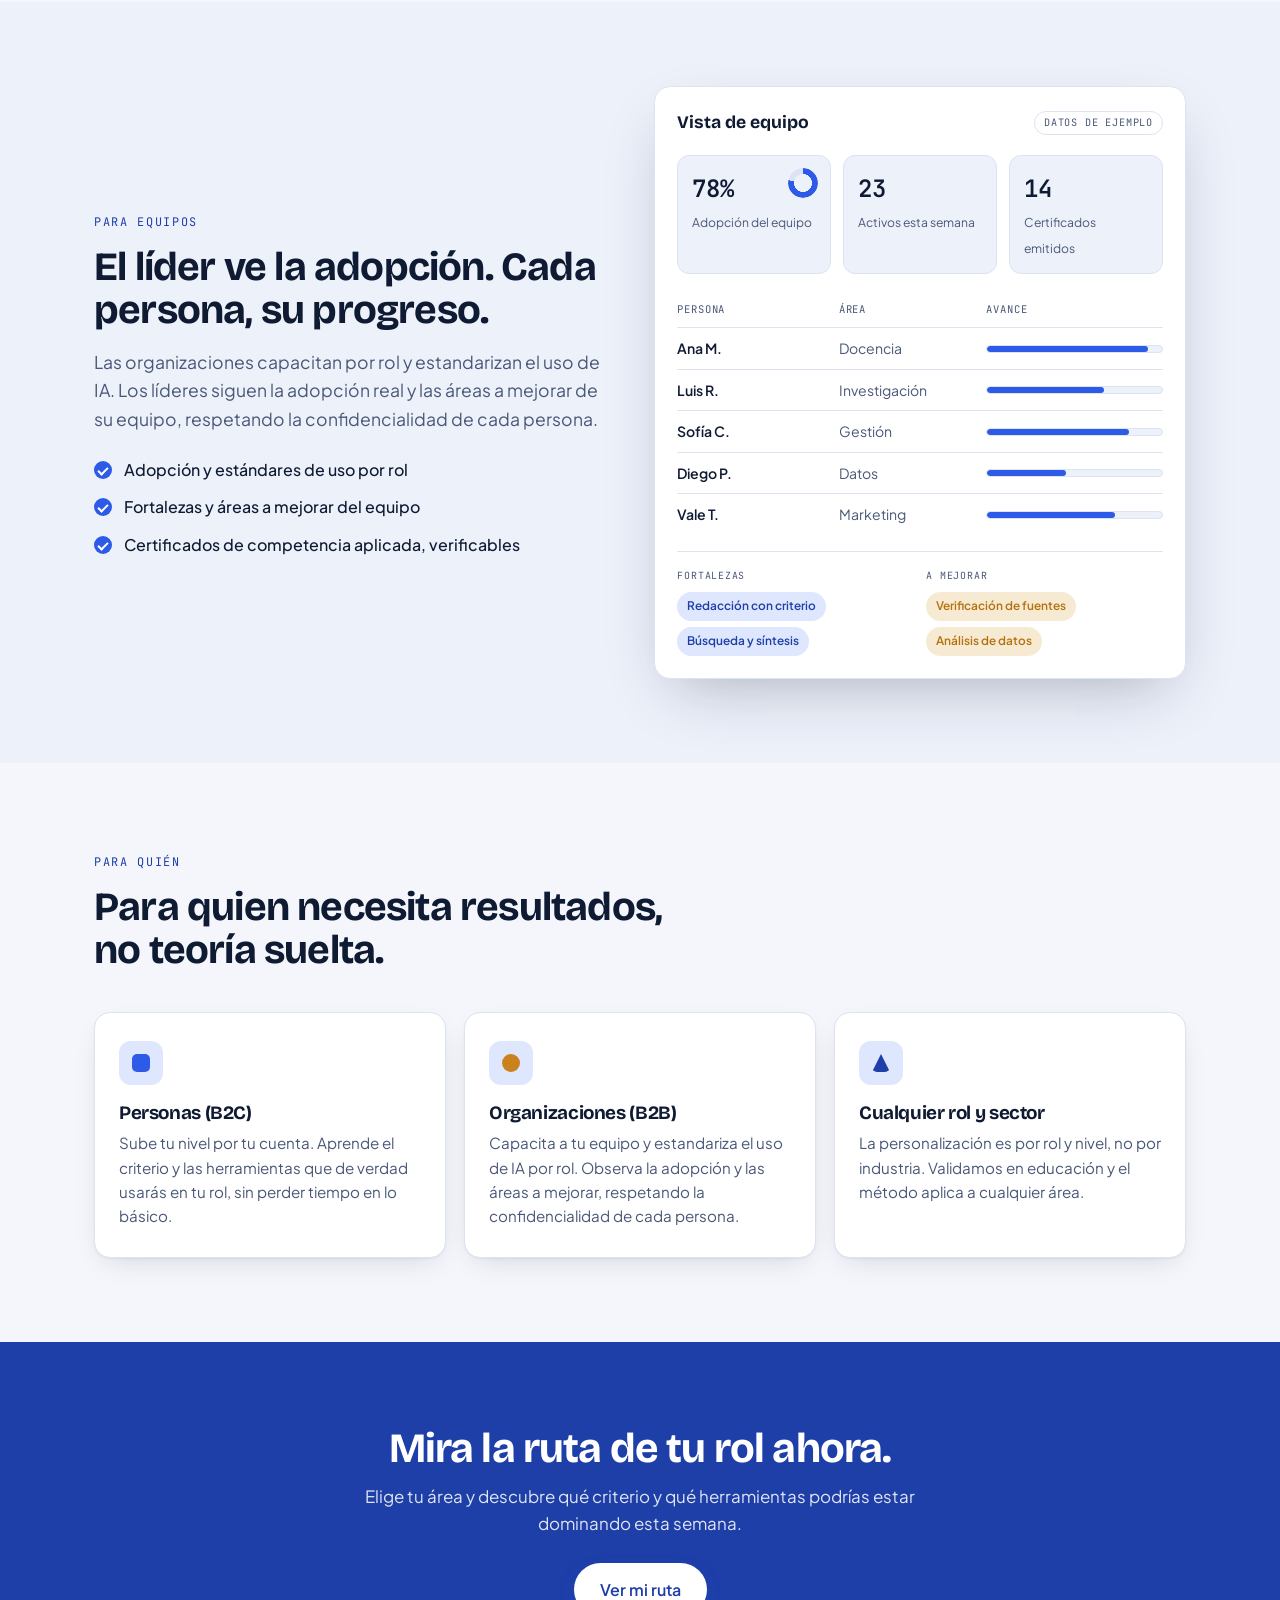
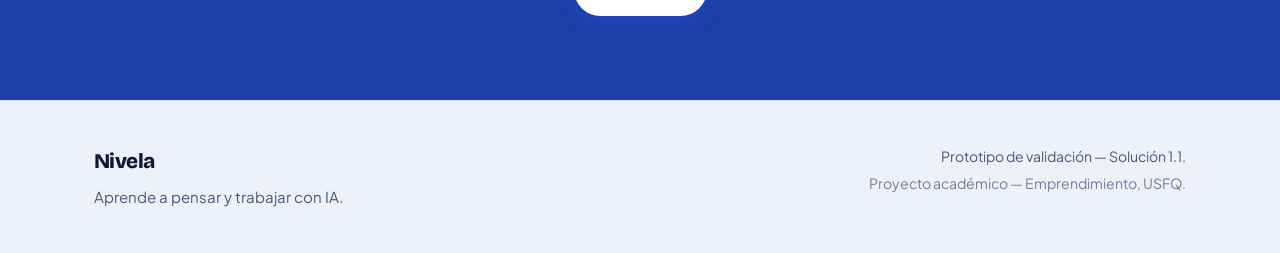
==== commit bc507379: "redesign: nueva UI desde zip — estilos, html, i18n y app actualizados Reemplaza los cuatro archivos " ====
--- a/public/index.html
+++ b/public/index.html
@@ -27,6 +27,7 @@
 
       <nav class="nav" aria-label="Principal">
         <a href="#how" data-i18n="nav.how">Cómo funciona</a>
+        <a href="#why" data-i18n="nav.why">Por qué Nivela</a>
         <a href="#demo" data-i18n="nav.demo">Pruébalo</a>
         <a href="#teams" data-i18n="nav.teams">Para equipos</a>
         <a href="#who" data-i18n="nav.who">Para quién</a>
@@ -68,7 +69,7 @@
           <div class="hc-body">
             <div class="hc-msg hc-mentor">
               <span class="hc-avatar">N</span>
-              <p class="hc-line-1"></p>
+              <p class="hc-line-1" data-i18n="hero.card.line"></p>
             </div>
             <div class="hc-plan">
               <div class="hc-plan-row"><span class="hc-check"></span><span class="hc-bar" style="--w:100%"></span></div>
@@ -108,6 +109,32 @@
           <li class="step"><span class="step-n" data-i18n="how.s2.n">02</span><h3 data-i18n="how.s2.t"></h3><p data-i18n="how.s2.b"></p></li>
           <li class="step"><span class="step-n" data-i18n="how.s3.n">03</span><h3 data-i18n="how.s3.t"></h3><p data-i18n="how.s3.b"></p></li>
         </ol>
+      </div>
+    </section>
+
+    <!-- ===================== Why Nivela (differentiators) ===================== -->
+    <section class="section why" id="why">
+      <div class="wrap">
+        <span class="kicker" data-i18n="diff.kicker">Por qué Nivela</span>
+        <h2 class="section-title" data-i18n="diff.title"></h2>
+        <div class="diff-grid">
+          <article class="diff-card">
+            <span class="diff-ic"><svg viewBox="0 0 24 24" fill="none" stroke="currentColor" stroke-width="2" stroke-linecap="round" stroke-linejoin="round"><path d="M12 3 4 7v5c0 4 3.5 7 8 9 4.5-2 8-5 8-9V7z"/><path d="m9 12 2 2 4-4"/></svg></span>
+            <h3 data-i18n="diff.c1.t"></h3><p data-i18n="diff.c1.b"></p>
+          </article>
+          <article class="diff-card">
+            <span class="diff-ic"><svg viewBox="0 0 24 24" fill="none" stroke="currentColor" stroke-width="2" stroke-linecap="round" stroke-linejoin="round"><path d="M21 12a9 9 0 1 1-3-6.7"/><path d="M21 4v4h-4"/></svg></span>
+            <h3 data-i18n="diff.c2.t"></h3><p data-i18n="diff.c2.b"></p>
+          </article>
+          <article class="diff-card">
+            <span class="diff-ic"><svg viewBox="0 0 24 24" fill="none" stroke="currentColor" stroke-width="2" stroke-linecap="round" stroke-linejoin="round"><rect x="3" y="7" width="18" height="13" rx="2"/><path d="M8 7V5a2 2 0 0 1 2-2h4a2 2 0 0 1 2 2v2"/><path d="M12 12v3"/></svg></span>
+            <h3 data-i18n="diff.c3.t"></h3><p data-i18n="diff.c3.b"></p>
+          </article>
+          <article class="diff-card">
+            <span class="diff-ic"><svg viewBox="0 0 24 24" fill="none" stroke="currentColor" stroke-width="2" stroke-linecap="round" stroke-linejoin="round"><circle cx="11" cy="11" r="7"/><path d="m21 21-4.3-4.3"/></svg></span>
+            <h3 data-i18n="diff.c4.t"></h3><p data-i18n="diff.c4.b"></p>
+          </article>
+        </div>
       </div>
     </section>
 
@@ -169,6 +196,10 @@
             </div>
             <div id="dashRows"></div>
           </div>
+          <div class="dash-skills">
+            <div><span class="sk-label" data-i18n="teams.dash.strong">Fortalezas</span><div class="sk-chips" id="skStrong"></div></div>
+            <div><span class="sk-label" data-i18n="teams.dash.improve">A mejorar</span><div class="sk-chips" id="skImprove"></div></div>
+          </div>
         </div>
       </div>
     </section>
--- a/public/css/styles.css
+++ b/public/css/styles.css
@@ -5,20 +5,20 @@
    ========================================================================= */
 
 :root {
-  --bg: #EFF3F2;
+  --bg: #F4F6FB;
   --surface: #FFFFFF;
-  --surface-2: #F5F8F7;
-  --ink: #112826;
-  --ink-soft: #45605C;
-  --line: #DBE5E2;
-  --brand: #0E8C82;
-  --brand-deep: #0A6157;
-  --brand-tint: #DCEEEB;
+  --surface-2: #EDF1FA;
+  --ink: #0F1B33;
+  --ink-soft: #4A5878;
+  --line: #DCE3F1;
+  --brand: #2E5AE8;
+  --brand-deep: #1E3FA8;
+  --brand-tint: #DEE7FD;
   --spark: #C9821E;
   --spark-strong: #B5710F;
   --spark-soft: #F7EAD2;
-  --shadow: 0 1px 2px rgba(11,40,38,.05), 0 10px 30px -12px rgba(11,40,38,.18);
-  --shadow-lg: 0 24px 60px -20px rgba(11,40,38,.30);
+  --shadow: 0 1px 2px rgba(15,27,51,.05), 0 10px 30px -12px rgba(15,27,51,.18);
+  --shadow-lg: 0 24px 60px -20px rgba(15,27,51,.30);
   --radius: 16px;
   --radius-sm: 11px;
   --maxw: 1140px;
@@ -29,18 +29,18 @@
 }
 
 [data-theme="dark"] {
-  --bg: #0A1716;
-  --surface: #102321;
-  --surface-2: #0D1E1C;
-  --ink: #E8EFEC;
-  --ink-soft: #9CB2AD;
-  --line: #1E3330;
-  --brand: #2FBCAB;
-  --brand-deep: #1C9082;
-  --brand-tint: #11302C;
+  --bg: #0A1124;
+  --surface: #111A35;
+  --surface-2: #0D1530;
+  --ink: #E8EDF8;
+  --ink-soft: #9AA8C8;
+  --line: #1E2A4A;
+  --brand: #6E8EFF;
+  --brand-deep: #3E63E6;
+  --brand-tint: #16203F;
   --spark: #F0B45A;
   --spark-strong: #F4C173;
-  --spark-soft: #23211A;
+  --spark-soft: #221C12;
   --shadow: 0 1px 2px rgba(0,0,0,.3), 0 12px 34px -14px rgba(0,0,0,.5);
   --shadow-lg: 0 28px 70px -22px rgba(0,0,0,.65);
 }
@@ -236,6 +236,14 @@
 .mod-title { font-family: var(--font-display); font-weight: 700; font-size: 1.06rem; letter-spacing: -.01em; }
 .mod-tool { display: inline-block; font-family: var(--font-mono); font-size: .68rem; letter-spacing: .04em; color: var(--brand-deep); background: var(--brand-tint); padding: 3px 8px; border-radius: 6px; margin-bottom: 6px; }
 [data-theme="dark"] .mod-tool { color: var(--brand); }
+.mod-tags { display: flex; flex-wrap: wrap; gap: 6px; align-items: center; margin-bottom: 6px; }
+.mod-tags .mod-tool { margin-bottom: 0; }
+.mod-kind { font-family: var(--font-mono); font-size: .62rem; letter-spacing: .08em; text-transform: uppercase; padding: 3px 8px; border-radius: 6px; font-weight: 600; }
+.mod-kind.criterio { color: var(--spark-strong); background: var(--spark-soft); }
+[data-theme="dark"] .mod-kind.criterio { color: var(--spark); }
+.mod-kind.aplicacion { color: var(--brand-deep); background: var(--brand-tint); }
+[data-theme="dark"] .mod-kind.aplicacion { color: var(--brand); }
+.module.is-criterio { border-left: 3px solid var(--spark); }
 .mod-outcome { color: var(--ink-soft); font-size: .92rem; margin-top: 4px; }
 .mod-badge { flex: 0 0 auto; width: 30px; height: 30px; border-radius: 50%; border: 2px dashed var(--line); display: grid; place-items: center; color: transparent; transition: all .25s ease; }
 .module.done .mod-badge { border: 2px solid var(--spark); background: var(--spark); color: #fff; transform: scale(1); }
@@ -300,7 +308,7 @@
 
 /* ---- CTA band ----------------------------------------------------------- */
 .cta-band { background: var(--brand-deep); color: #fff; text-align: center; }
-[data-theme="dark"] .cta-band { background: linear-gradient(120deg, var(--brand-deep), #0a3a35); }
+[data-theme="dark"] .cta-band { background: linear-gradient(120deg, var(--brand-deep), #0c1a3f); }
 .cta-inner h2 { font-size: clamp(1.8rem, 3.6vw, 2.6rem); margin-bottom: 12px; }
 .cta-inner p { color: rgba(255,255,255,.86); max-width: 48ch; margin: 0 auto 26px; font-size: 1.06rem; }
 
@@ -328,17 +336,41 @@
 .reveal.in { opacity: 1; transform: none; }
 @media (prefers-reduced-motion: reduce) { .reveal { opacity: 1; transform: none; transition: none; } }
 
-/* ---- Responsive --------------------------------------------------------- */
+/* ---- Diferenciadores (Por qué Nivela) ----------------------------------- */
+.why { background: var(--surface-2); }
+.diff-grid { display: grid; grid-template-columns: repeat(4, 1fr); gap: 16px; margin-top: 40px; }
+.diff-card { background: var(--surface); border: 1px solid var(--line); border-radius: var(--radius); padding: 22px 20px; box-shadow: var(--shadow); }
+.diff-card .diff-ic { width: 36px; height: 36px; border-radius: 10px; display: grid; place-items: center; color: var(--brand); background: var(--brand-tint); margin-bottom: 14px; }
+[data-theme="dark"] .diff-card .diff-ic { color: var(--brand); }
+.diff-card:first-child .diff-ic { color: var(--spark-strong); background: var(--spark-soft); }
+[data-theme="dark"] .diff-card:first-child .diff-ic { color: var(--spark); }
+.diff-card .diff-ic svg { width: 19px; height: 19px; }
+.diff-card h3 { font-size: 1.04rem; margin-bottom: 7px; }
+.diff-card p { color: var(--ink-soft); font-size: .9rem; }
+
+/* ---- Dashboard skills (fortalezas / a mejorar) -------------------------- */
+.dash-skills { display: grid; grid-template-columns: 1fr 1fr; gap: 12px; margin-top: 16px; padding-top: 16px; border-top: 1px solid var(--line); }
+.dash-skills .sk-label { font-family: var(--font-mono); font-size: .62rem; letter-spacing: .08em; text-transform: uppercase; color: var(--ink-soft); display: block; margin-bottom: 8px; }
+.sk-chips { display: flex; flex-wrap: wrap; gap: 6px; }
+.sk-chip { font-size: .74rem; font-weight: 600; padding: 4px 9px; border-radius: 999px; border: 1px solid var(--line); }
+.sk-chip.up { color: var(--brand-deep); background: var(--brand-tint); border-color: transparent; }
+[data-theme="dark"] .sk-chip.up { color: var(--brand); }
+.sk-chip.down { color: var(--spark-strong); background: var(--spark-soft); border-color: transparent; }
+[data-theme="dark"] .sk-chip.down { color: var(--spark); }
+
+
 @media (max-width: 920px) {
   .hero-grid { grid-template-columns: 1fr; gap: 38px; }
   .hero-card { max-width: 420px; }
   .teams-grid { grid-template-columns: 1fr; gap: 34px; }
+  .diff-grid { grid-template-columns: repeat(2, 1fr); }
   .nav { display: none; }
 }
 @media (max-width: 760px) {
   .section { padding: 60px 0; }
   .hero { padding: 52px 0 44px; }
-  .cards-3, .steps { grid-template-columns: 1fr; }
+  .cards-3, .steps, .diff-grid { grid-template-columns: 1fr; }
+  .dash-skills { grid-template-columns: 1fr; }
   .header-actions .ghost-btn { display: none; }
   .demo-stats { width: 100%; margin-left: 0; }
   .footer-inner { flex-direction: column; }
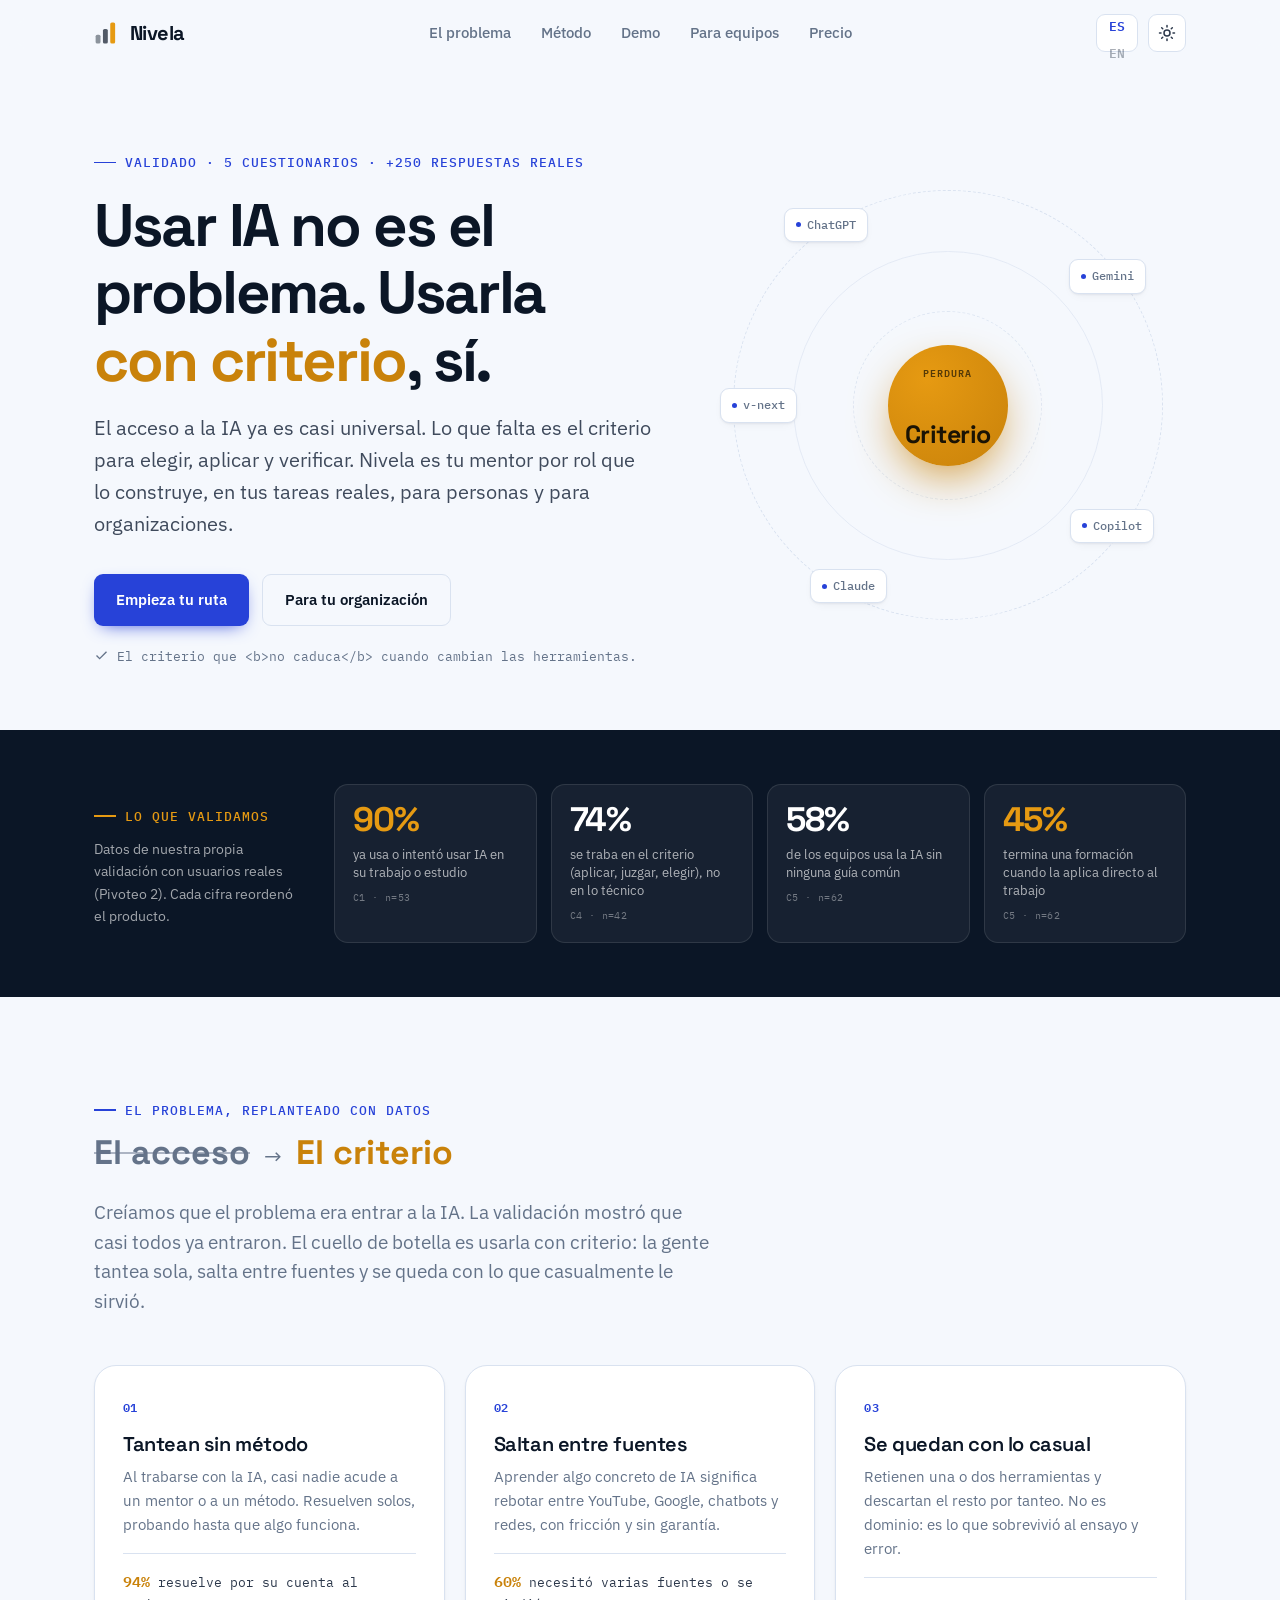
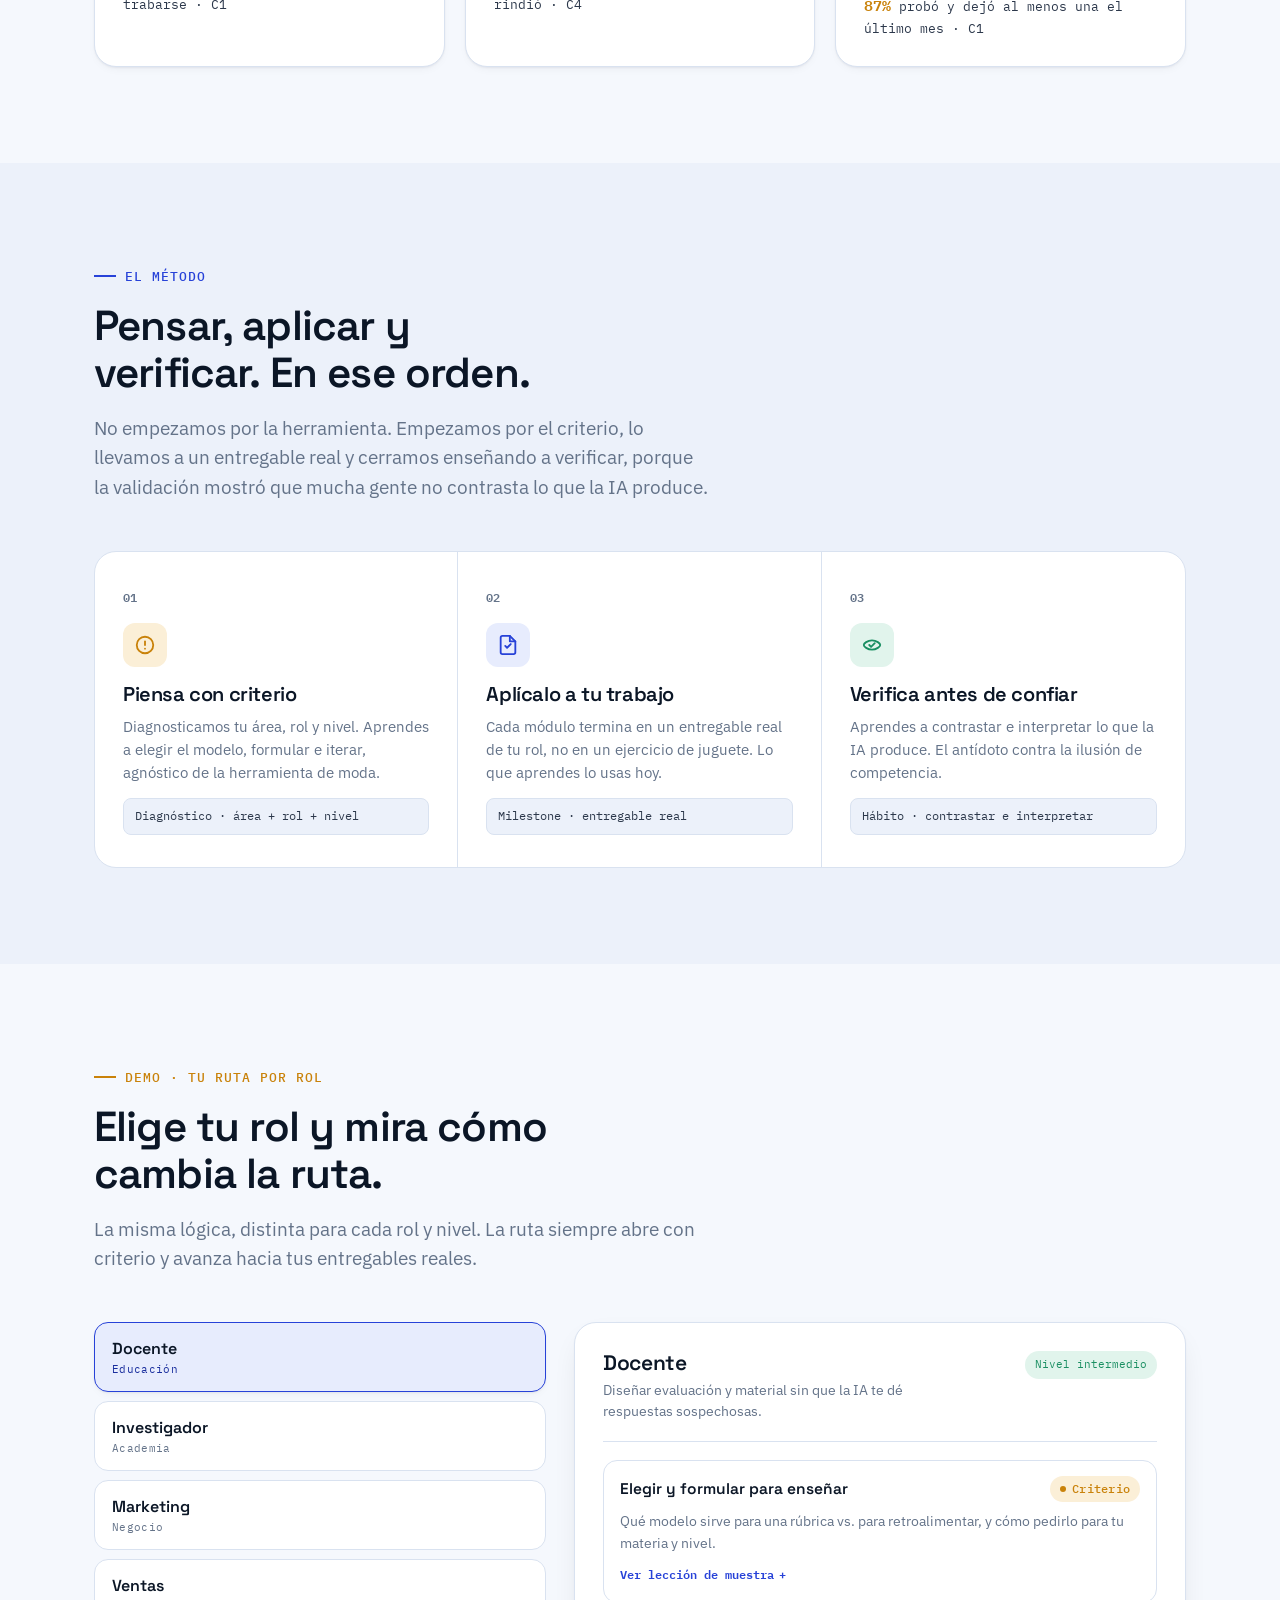
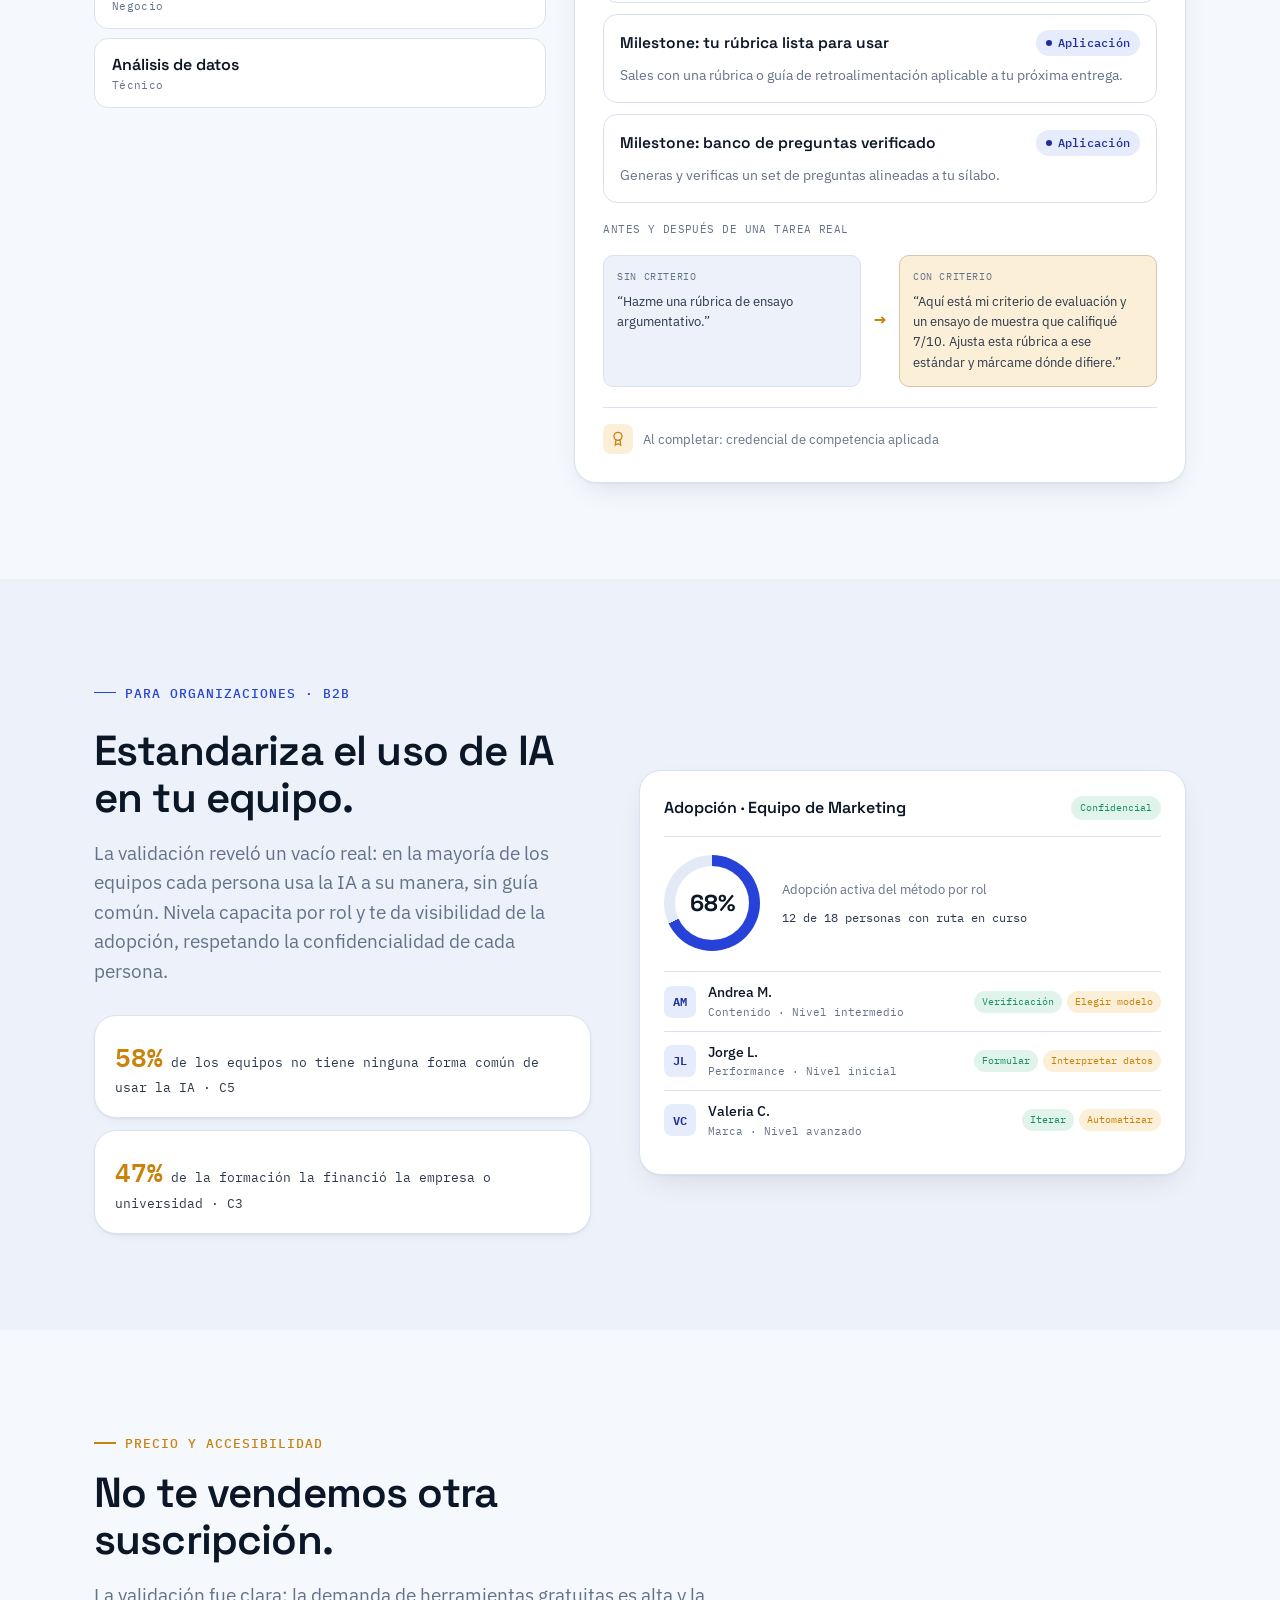
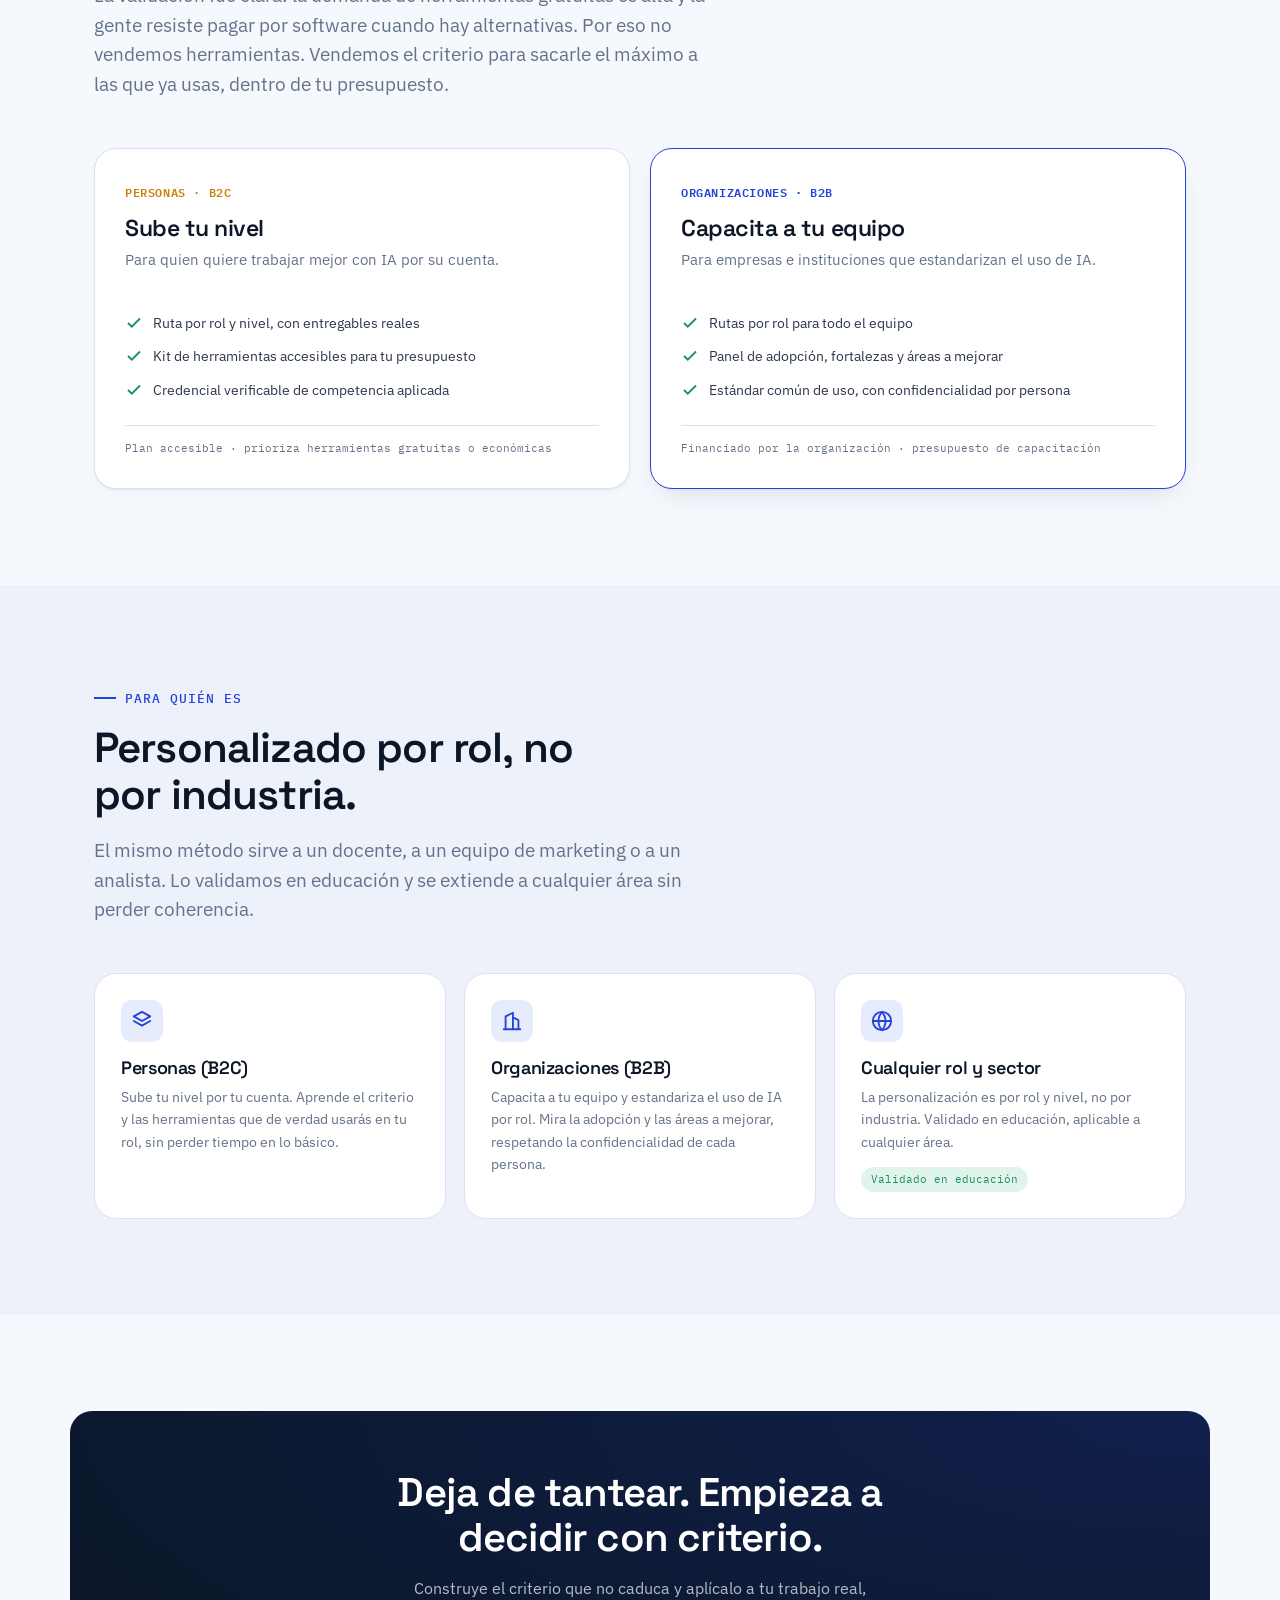
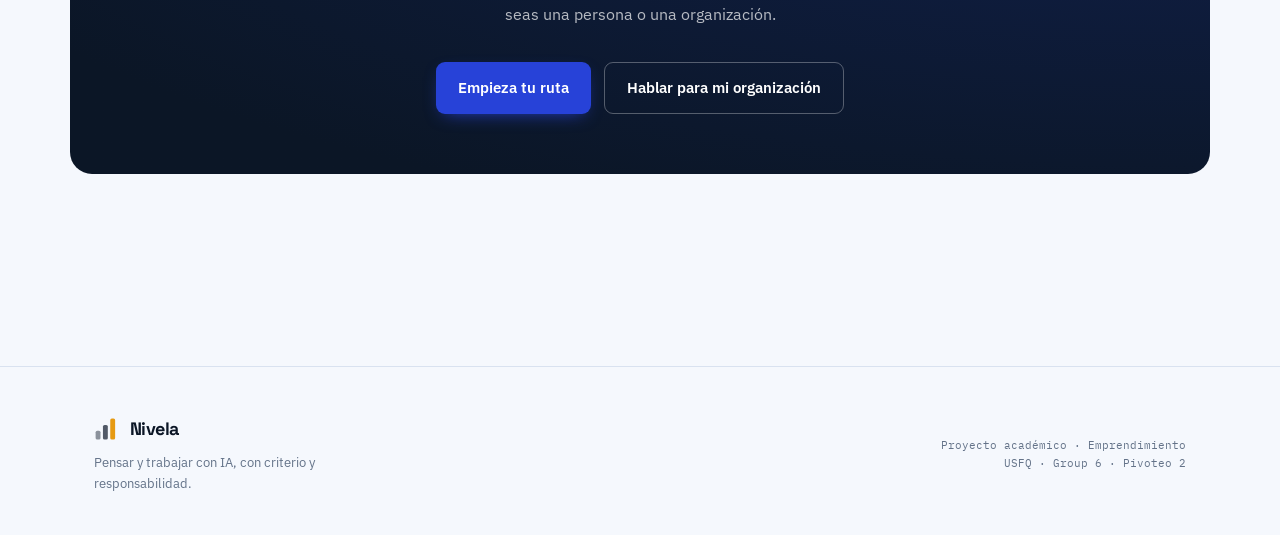
==== commit 1ceac211: "redesign: MVP 1.2 — landing autocontenido (Pivoteo 2) Reemplaza arquitectura multi-archivo por un ún" ====
--- a/public/index.html
+++ b/public/index.html
@@ -1,249 +1,968 @@
 <!DOCTYPE html>
 <html lang="es" data-theme="light">
 <head>
-  <meta charset="UTF-8" />
-  <meta name="viewport" content="width=device-width, initial-scale=1.0" />
-  <title data-i18n="meta.title">Nivela</title>
-  <meta name="description" data-i18n="meta.desc" content="" />
-
-  <link rel="preconnect" href="https://fonts.googleapis.com" />
-  <link rel="preconnect" href="https://fonts.gstatic.com" crossorigin />
-  <link href="https://fonts.googleapis.com/css2?family=Bricolage+Grotesque:opsz,wght@12..96,600..800&family=Plus+Jakarta+Sans:wght@400;500;600;700&family=JetBrains+Mono:wght@500;600&display=swap" rel="stylesheet" />
-  <link rel="stylesheet" href="css/styles.css" />
+<meta charset="UTF-8" />
+<meta name="viewport" content="width=device-width, initial-scale=1.0" />
+<title>Nivela · Aprende a usar la IA con criterio</title>
+<meta name="description" content="Plataforma-mentor por rol que enseña a pensar y trabajar con IA con criterio y responsabilidad, en tus tareas reales. Para personas y para organizaciones." />
+<link rel="preconnect" href="https://fonts.googleapis.com" />
+<link rel="preconnect" href="https://fonts.gstatic.com" crossorigin />
+<link href="https://fonts.googleapis.com/css2?family=Space+Grotesk:wght@500;600;700&family=IBM+Plex+Sans:ital,wght@0,400;0,500;0,600;1,400&family=IBM+Plex+Mono:wght@500;600&display=swap" rel="stylesheet" />
+<style>
+/* ============ TOKENS ============ */
+:root{
+  --bg:#F5F8FD; --surface:#FFFFFF; --surface-2:#ECF1FA; --surface-3:#E3EAF6;
+  --ink:#0B1626; --text:#2C384B; --muted:#647389; --line:#D9E2F0;
+  --primary:#2742D8; --primary-ink:#1B2F9E; --primary-soft:#E7ECFD;
+  --amber:#C9820A; --amber-bright:#E69A12; --amber-soft:#FBEFD7;
+  --good:#1A8F62; --good-soft:#E1F4EC;
+  --shadow:0 1px 2px rgba(11,22,38,.04),0 12px 32px -12px rgba(11,22,38,.14);
+  --shadow-sm:0 1px 2px rgba(11,22,38,.05),0 4px 12px -6px rgba(11,22,38,.10);
+  --r:14px; --r-lg:22px; --r-sm:9px;
+  --maxw:1140px;
+  --display:'Space Grotesk',system-ui,sans-serif;
+  --body:'IBM Plex Sans',system-ui,sans-serif;
+  --mono:'IBM Plex Mono',ui-monospace,monospace;
+}
+[data-theme="dark"]{
+  --bg:#070D18; --surface:#0F1B2E; --surface-2:#15233A; --surface-3:#1C2D49;
+  --ink:#EAF1FB; --text:#BFCCDE; --muted:#7E90A9; --line:#243651;
+  --primary:#6E8BFF; --primary-ink:#A6B9FF; --primary-soft:#16233E;
+  --amber:#F0B53F; --amber-bright:#F5C461; --amber-soft:#241D0C;
+  --good:#34C88A; --good-soft:#0E2A20;
+  --shadow:0 1px 2px rgba(0,0,0,.4),0 18px 40px -16px rgba(0,0,0,.6);
+  --shadow-sm:0 1px 2px rgba(0,0,0,.4),0 6px 16px -8px rgba(0,0,0,.5);
+}
+*{box-sizing:border-box;margin:0;padding:0}
+html{scroll-behavior:smooth}
+body{
+  font-family:var(--body);background:var(--bg);color:var(--text);
+  line-height:1.6;-webkit-font-smoothing:antialiased;overflow-x:hidden;
+  transition:background .35s ease,color .35s ease;
+}
+h1,h2,h3,h4{font-family:var(--display);color:var(--ink);line-height:1.12;letter-spacing:-.02em;font-weight:600}
+a{color:inherit;text-decoration:none}
+.wrap{max-width:var(--maxw);margin:0 auto;padding:0 24px}
+section{padding:96px 0;position:relative}
+@media(max-width:720px){section{padding:64px 0}}
+
+/* ============ ATOMS ============ */
+.eyebrow{
+  font-family:var(--mono);font-size:12.5px;font-weight:500;letter-spacing:.08em;
+  text-transform:uppercase;color:var(--primary);display:inline-flex;align-items:center;gap:9px;
+}
+.eyebrow::before{content:"";width:22px;height:1.5px;background:var(--primary);display:inline-block}
+.eyebrow.amber{color:var(--amber)}
+.eyebrow.amber::before{background:var(--amber)}
+.h-sec{font-size:clamp(28px,4vw,42px);margin:16px 0 0;max-width:18ch}
+.lead{font-size:clamp(16px,1.7vw,18.5px);color:var(--muted);margin-top:18px;max-width:56ch}
+.btn{
+  display:inline-flex;align-items:center;justify-content:center;gap:9px;
+  font-family:var(--body);font-weight:600;font-size:15px;cursor:pointer;border:none;
+  padding:13px 22px;border-radius:var(--r-sm);transition:transform .15s ease,box-shadow .2s ease,background .2s ease;
+  white-space:nowrap;
+}
+.btn:active{transform:translateY(1px)}
+.btn-primary{background:var(--primary);color:#fff;box-shadow:0 6px 18px -8px var(--primary)}
+.btn-primary:hover{box-shadow:0 10px 26px -8px var(--primary)}
+.btn-ghost{background:transparent;color:var(--ink);border:1.5px solid var(--line)}
+.btn-ghost:hover{border-color:var(--primary);color:var(--primary)}
+.tag{
+  font-family:var(--mono);font-size:11.5px;font-weight:500;padding:4px 10px;border-radius:999px;
+  display:inline-flex;align-items:center;gap:6px;letter-spacing:.02em;
+}
+.tag-criterio{background:var(--amber-soft);color:var(--amber)}
+.tag-apply{background:var(--primary-soft);color:var(--primary-ink)}
+.tag-verify{background:var(--good-soft);color:var(--good)}
+.dot{width:6px;height:6px;border-radius:50%;background:currentColor;display:inline-block}
+
+/* ============ NAV ============ */
+header.nav{
+  position:sticky;top:0;z-index:60;background:color-mix(in srgb,var(--bg) 86%,transparent);
+  backdrop-filter:saturate(180%) blur(14px);border-bottom:1px solid transparent;transition:border-color .3s ease;
+}
+header.nav.scrolled{border-bottom-color:var(--line)}
+.nav-in{display:flex;align-items:center;justify-content:space-between;height:66px}
+.brand{display:flex;align-items:center;gap:10px;font-family:var(--display);font-weight:700;font-size:20px;color:var(--ink);letter-spacing:-.03em}
+.brand .glyph{width:26px;height:26px;flex:0 0 26px}
+.nav-links{display:flex;gap:30px;align-items:center}
+.nav-links a{font-size:14.5px;color:var(--muted);font-weight:500;transition:color .2s}
+.nav-links a:hover{color:var(--ink)}
+.nav-tools{display:flex;align-items:center;gap:10px}
+.icon-btn{
+  width:38px;height:38px;border-radius:var(--r-sm);border:1.5px solid var(--line);background:var(--surface);
+  display:grid;place-items:center;cursor:pointer;color:var(--text);transition:border-color .2s,color .2s,background .2s;
+}
+.icon-btn:hover{border-color:var(--primary);color:var(--primary)}
+.lang-btn{font-family:var(--mono);font-size:12.5px;font-weight:600;width:auto;padding:0 12px;height:38px;gap:5px}
+.lang-btn span{opacity:.4}
+.lang-btn span.on{opacity:1;color:var(--primary)}
+.burger{display:none}
+@media(max-width:880px){
+  .nav-links{display:none}
+  .burger{display:grid}
+}
+
+/* ============ HERO ============ */
+.hero{padding-top:78px;padding-bottom:64px;overflow:hidden}
+.hero-grid{display:grid;grid-template-columns:1.08fr .92fr;gap:56px;align-items:center}
+@media(max-width:940px){.hero-grid{grid-template-columns:1fr;gap:40px}}
+.hero h1{font-size:clamp(34px,5.4vw,60px);font-weight:700;letter-spacing:-.035em;margin-top:20px}
+.hero h1 .mk{color:var(--primary);position:relative;white-space:nowrap}
+.hero h1 .mk-amber{color:var(--amber)}
+.hero .lead{font-size:clamp(16.5px,1.9vw,20px);max-width:50ch;color:var(--text);opacity:.9}
+.hero-cta{display:flex;gap:13px;margin-top:34px;flex-wrap:wrap}
+.hero-note{margin-top:20px;font-family:var(--mono);font-size:12.5px;color:var(--muted);display:flex;align-items:center;gap:8px}
+.hero-note b{color:var(--amber);font-weight:600}
+
+/* criterio-core signature visual */
+.core{position:relative;aspect-ratio:1/1;max-width:430px;margin-inline:auto;width:100%}
+.core-ring{position:absolute;inset:0;border-radius:50%;border:1.5px dashed var(--line)}
+.core-ring.r2{inset:14%;border-style:solid;opacity:.6}
+.core-ring.r3{inset:28%;border-style:dashed;opacity:.8}
+.core-center{
+  position:absolute;inset:36%;border-radius:50%;background:
+   radial-gradient(circle at 32% 28%,var(--amber-bright),var(--amber));
+  display:grid;place-items:center;text-align:center;color:#1a1304;box-shadow:0 18px 50px -14px var(--amber);
+  z-index:3;
+}
+[data-theme="dark"] .core-center{color:#1a1304}
+.core-center .lab{font-family:var(--mono);font-size:10px;font-weight:600;letter-spacing:.1em;text-transform:uppercase;opacity:.7}
+.core-center .big{font-family:var(--display);font-weight:700;font-size:clamp(18px,2.4vw,25px);line-height:1.05;margin-top:3px;letter-spacing:-.02em}
+.chip{
+  position:absolute;background:var(--surface);border:1px solid var(--line);border-radius:9px;
+  padding:7px 11px;font-family:var(--mono);font-size:11.5px;font-weight:500;color:var(--muted);
+  box-shadow:var(--shadow-sm);display:flex;align-items:center;gap:6px;z-index:2;
+  animation:floaty 6s ease-in-out infinite;
+}
+.chip .x{width:5px;height:5px;border-radius:50%;background:var(--primary)}
+.chip.fade{animation:floaty 6s ease-in-out infinite,fadeio 9s ease-in-out infinite}
+.c1{top:4%;left:12%;animation-delay:0s}
+.c2{top:16%;right:4%;animation-delay:-1.2s}
+.c3{bottom:18%;right:2%;animation-delay:-2.4s}
+.c4{bottom:4%;left:18%;animation-delay:-3.6s}
+.c5{top:46%;left:-3%;animation-delay:-4.8s}
+@keyframes floaty{0%,100%{transform:translateY(0)}50%{transform:translateY(-9px)}}
+@keyframes fadeio{0%,100%{opacity:.35}40%,60%{opacity:1}}
+
+/* ============ EVIDENCE BAND ============ */
+.evidence{background:var(--ink);color:#fff;padding:54px 0}
+[data-theme="dark"] .evidence{background:var(--surface-2);border-block:1px solid var(--line)}
+.evidence .wrap{display:grid;grid-template-columns:auto 1fr;gap:40px;align-items:center}
+@media(max-width:820px){.evidence .wrap{grid-template-columns:1fr;gap:28px}}
+.ev-label{max-width:200px}
+.ev-label .eyebrow{color:var(--amber-bright)}
+.ev-label .eyebrow::before{background:var(--amber-bright)}
+.ev-label p{color:rgba(255,255,255,.62);font-size:14px;margin-top:12px}
+[data-theme="dark"] .ev-label p{color:var(--muted)}
+.ev-stats{display:grid;grid-template-columns:repeat(4,1fr);gap:14px}
+@media(max-width:820px){.ev-stats{grid-template-columns:repeat(2,1fr)}}
+.ev{padding:18px 18px;border-radius:var(--r);background:rgba(255,255,255,.05);border:1px solid rgba(255,255,255,.1)}
+[data-theme="dark"] .ev{background:var(--surface);border-color:var(--line)}
+.ev .num{font-family:var(--display);font-weight:700;font-size:34px;color:#fff;letter-spacing:-.03em;line-height:1}
+[data-theme="dark"] .ev .num{color:var(--ink)}
+.ev .num.amber{color:var(--amber-bright)}
+.ev .txt{font-size:12.8px;color:rgba(255,255,255,.66);margin-top:9px;line-height:1.4}
+[data-theme="dark"] .ev .txt{color:var(--muted)}
+.ev .src{font-family:var(--mono);font-size:10px;color:rgba(255,255,255,.4);margin-top:8px;letter-spacing:.04em}
+[data-theme="dark"] .ev .src{color:var(--muted);opacity:.7}
+
+/* ============ GENERIC CARD GRID ============ */
+.grid-3{display:grid;grid-template-columns:repeat(3,1fr);gap:20px;margin-top:48px}
+@media(max-width:880px){.grid-3{grid-template-columns:1fr}}
+.card{background:var(--surface);border:1px solid var(--line);border-radius:var(--r-lg);padding:28px;box-shadow:var(--shadow-sm);transition:transform .25s ease,box-shadow .25s ease,border-color .25s}
+.card:hover{transform:translateY(-3px);box-shadow:var(--shadow);border-color:color-mix(in srgb,var(--primary) 30%,var(--line))}
+.card .k{font-family:var(--mono);font-size:12px;font-weight:600;color:var(--primary);letter-spacing:.04em}
+.card h3{font-size:20px;margin:14px 0 9px}
+.card p{font-size:15px;color:var(--muted)}
+.card .stat{margin-top:16px;padding-top:16px;border-top:1px solid var(--line);font-family:var(--mono);font-size:12.5px;color:var(--text)}
+.card .stat b{color:var(--amber);font-weight:600;font-size:15px}
+
+/* problema framing */
+.reframe{display:flex;gap:14px;align-items:baseline;flex-wrap:wrap;margin-top:6px}
+.reframe .no{font-family:var(--display);font-weight:700;font-size:clamp(24px,3vw,34px);color:var(--muted);text-decoration:line-through;text-decoration-color:color-mix(in srgb,var(--muted) 50%,transparent);text-decoration-thickness:2px}
+.reframe .yes{font-family:var(--display);font-weight:700;font-size:clamp(24px,3vw,34px);color:var(--amber)}
+.reframe .arrow{color:var(--muted);font-size:22px}
+
+/* ============ METHOD ============ */
+.method{background:var(--surface-2)}
+.steps{display:grid;grid-template-columns:repeat(3,1fr);gap:0;margin-top:48px;border:1px solid var(--line);border-radius:var(--r-lg);overflow:hidden;background:var(--surface)}
+@media(max-width:880px){.steps{grid-template-columns:1fr}}
+.step{padding:32px 28px;position:relative;border-right:1px solid var(--line)}
+.step:last-child{border-right:none}
+@media(max-width:880px){.step{border-right:none;border-bottom:1px solid var(--line)}.step:last-child{border-bottom:none}}
+.step .n{font-family:var(--mono);font-size:12px;color:var(--muted);font-weight:600}
+.step .ic{width:44px;height:44px;border-radius:12px;display:grid;place-items:center;margin:14px 0 16px}
+.step.s1 .ic{background:var(--amber-soft);color:var(--amber)}
+.step.s2 .ic{background:var(--primary-soft);color:var(--primary)}
+.step.s3 .ic{background:var(--good-soft);color:var(--good)}
+.step h3{font-size:20px;margin-bottom:9px}
+.step p{font-size:14.5px;color:var(--muted)}
+.step .micro{margin-top:14px;font-family:var(--mono);font-size:11.5px;color:var(--text);background:var(--surface-2);padding:8px 11px;border-radius:8px;border:1px solid var(--line)}
+
+/* ============ DEMO ============ */
+.demo-shell{display:grid;grid-template-columns:.85fr 1.15fr;gap:28px;margin-top:48px;align-items:start}
+@media(max-width:940px){.demo-shell{grid-template-columns:1fr}}
+.role-list{display:flex;flex-direction:column;gap:9px}
+.role-chip{
+  text-align:left;background:var(--surface);border:1.5px solid var(--line);border-radius:var(--r);
+  padding:15px 17px;cursor:pointer;transition:all .2s;display:flex;flex-direction:column;gap:3px;
+}
+.role-chip:hover{border-color:color-mix(in srgb,var(--primary) 40%,var(--line))}
+.role-chip.active{border-color:var(--primary);background:var(--primary-soft);box-shadow:var(--shadow-sm)}
+.role-chip .rn{font-family:var(--display);font-weight:600;font-size:16px;color:var(--ink)}
+.role-chip .ra{font-family:var(--mono);font-size:11px;color:var(--muted);letter-spacing:.03em}
+.role-chip.active .ra{color:var(--primary-ink)}
+.panel{background:var(--surface);border:1px solid var(--line);border-radius:var(--r-lg);padding:28px;box-shadow:var(--shadow);min-height:340px}
+.panel-head{display:flex;justify-content:space-between;align-items:flex-start;gap:16px;flex-wrap:wrap;border-bottom:1px solid var(--line);padding-bottom:18px;margin-bottom:18px}
+.panel-head h3{font-size:21px}
+.panel-head .focus{font-size:13.5px;color:var(--muted);margin-top:5px;max-width:42ch}
+.lvl{font-family:var(--mono);font-size:11px;color:var(--good);background:var(--good-soft);padding:5px 10px;border-radius:999px;white-space:nowrap}
+.mods{display:flex;flex-direction:column;gap:11px}
+.mod{border:1px solid var(--line);border-radius:var(--r);padding:15px 16px;transition:border-color .2s,background .2s}
+.mod:hover{border-color:color-mix(in srgb,var(--primary) 28%,var(--line))}
+.mod-top{display:flex;align-items:center;gap:10px;justify-content:space-between}
+.mod-title{font-family:var(--display);font-weight:600;font-size:15.5px;color:var(--ink);display:flex;align-items:center;gap:9px}
+.mod-body{font-size:13.5px;color:var(--muted);margin-top:9px}
+.mod-sample{margin-top:11px;background:var(--surface-2);border:1px solid var(--line);border-radius:9px;padding:12px 13px;font-size:13px;display:none}
+.mod-sample.show{display:block;animation:slidein .25s ease}
+@keyframes slidein{from{opacity:0;transform:translateY(-4px)}to{opacity:1;transform:none}}
+.mod-sample .lbl{font-family:var(--mono);font-size:10.5px;font-weight:600;letter-spacing:.06em;text-transform:uppercase;color:var(--amber);display:block;margin-bottom:6px}
+.mod-sample .vrow{display:flex;gap:8px;align-items:flex-start;margin-top:8px;color:var(--good);font-size:12.5px}
+.mini{font-family:var(--mono);font-size:11.5px;color:var(--primary);background:none;border:none;cursor:pointer;padding:0;margin-top:10px;font-weight:600;display:inline-flex;align-items:center;gap:5px}
+.beforeafter{display:grid;grid-template-columns:1fr auto 1fr;gap:12px;align-items:stretch;margin-top:16px}
+@media(max-width:540px){.beforeafter{grid-template-columns:1fr}}
+.ba{border:1px solid var(--line);border-radius:10px;padding:13px;font-size:12.8px}
+.ba .bt{font-family:var(--mono);font-size:10px;text-transform:uppercase;letter-spacing:.06em;color:var(--muted);display:block;margin-bottom:7px}
+.ba.before{background:var(--surface-2)}
+.ba.after{background:var(--amber-soft);border-color:color-mix(in srgb,var(--amber) 30%,var(--line))}
+.ba-arrow{display:grid;place-items:center;color:var(--amber);font-weight:700}
+@media(max-width:540px){.ba-arrow{transform:rotate(90deg)}}
+.panel-foot{display:flex;align-items:center;justify-content:space-between;gap:14px;margin-top:20px;padding-top:16px;border-top:1px solid var(--line);flex-wrap:wrap}
+.reward{display:flex;align-items:center;gap:10px;font-size:12.5px;color:var(--muted)}
+.reward .badge{width:30px;height:30px;border-radius:8px;background:var(--amber-soft);color:var(--amber);display:grid;place-items:center}
+
+/* ============ TEAMS / B2B ============ */
+.teams{background:var(--surface-2)}
+.teams-grid{display:grid;grid-template-columns:1fr 1.1fr;gap:48px;align-items:center;margin-top:8px}
+@media(max-width:940px){.teams-grid{grid-template-columns:1fr;gap:36px}}
+.dash{background:var(--surface);border:1px solid var(--line);border-radius:var(--r-lg);padding:24px;box-shadow:var(--shadow)}
+.dash-top{display:flex;justify-content:space-between;align-items:center;border-bottom:1px solid var(--line);padding-bottom:16px;margin-bottom:18px}
+.dash-top .t{font-family:var(--display);font-weight:600;font-size:16px;color:var(--ink)}
+.dash-top .conf{font-family:var(--mono);font-size:10px;color:var(--good);background:var(--good-soft);padding:4px 9px;border-radius:999px}
+.ring-row{display:flex;gap:22px;align-items:center;margin-bottom:20px}
+.ring{width:96px;height:96px;flex:0 0 96px;border-radius:50%;display:grid;place-items:center;
+  background:conic-gradient(var(--primary) 0turn .68turn,var(--surface-3) .68turn 1turn);position:relative}
+.ring::before{content:"";position:absolute;inset:11px;border-radius:50%;background:var(--surface)}
+.ring .v{position:relative;font-family:var(--display);font-weight:700;font-size:23px;color:var(--ink)}
+.ring-info .rl{font-size:13px;color:var(--muted)}
+.ring-info .rb{font-family:var(--mono);font-size:12px;color:var(--text);margin-top:7px}
+.member{display:flex;align-items:center;gap:12px;padding:10px 0;border-top:1px solid var(--line)}
+.av{width:32px;height:32px;border-radius:8px;background:var(--primary-soft);color:var(--primary-ink);display:grid;place-items:center;font-family:var(--mono);font-size:12px;font-weight:600;flex:0 0 32px}
+.member .mi{flex:1;min-width:0}
+.member .mn{font-size:13.5px;color:var(--ink);font-weight:500}
+.member .mr{font-family:var(--mono);font-size:10.5px;color:var(--muted)}
+.chips-row{display:flex;gap:5px;flex-wrap:wrap;justify-content:flex-end}
+.sk{font-family:var(--mono);font-size:10px;padding:3px 8px;border-radius:999px}
+.sk.up{background:var(--good-soft);color:var(--good)}
+.sk.dn{background:var(--amber-soft);color:var(--amber)}
+
+/* ============ PRICING ============ */
+.price-grid{display:grid;grid-template-columns:1fr 1fr;gap:20px;margin-top:48px}
+@media(max-width:760px){.price-grid{grid-template-columns:1fr}}
+.plan{background:var(--surface);border:1px solid var(--line);border-radius:var(--r-lg);padding:30px;position:relative;box-shadow:var(--shadow-sm)}
+.plan.feat{border-color:var(--primary);box-shadow:var(--shadow)}
+.plan .pk{font-family:var(--mono);font-size:12px;font-weight:600;letter-spacing:.05em;text-transform:uppercase}
+.plan.b2c .pk{color:var(--amber)}
+.plan.b2b .pk{color:var(--primary)}
+.plan h3{font-size:23px;margin:12px 0 6px}
+.plan .pdesc{font-size:14.5px;color:var(--muted);min-height:44px}
+.plan ul{list-style:none;margin:20px 0 24px;display:flex;flex-direction:column;gap:11px}
+.plan li{font-size:14px;display:flex;gap:10px;align-items:flex-start;color:var(--text)}
+.plan li svg{flex:0 0 18px;margin-top:2px;color:var(--good)}
+.plan .pnote{font-family:var(--mono);font-size:11px;color:var(--muted);margin-top:14px;padding-top:14px;border-top:1px solid var(--line)}
+
+/* ============ AUDIENCE ============ */
+.aud-grid{display:grid;grid-template-columns:repeat(3,1fr);gap:18px;margin-top:48px}
+@media(max-width:880px){.aud-grid{grid-template-columns:1fr}}
+.aud{padding:26px;border-radius:var(--r-lg);border:1px solid var(--line);background:var(--surface)}
+.aud .ai{width:42px;height:42px;border-radius:11px;display:grid;place-items:center;margin-bottom:16px;background:var(--primary-soft);color:var(--primary)}
+.aud h3{font-size:18px;margin-bottom:8px}
+.aud p{font-size:14px;color:var(--muted)}
+.aud .pill{margin-top:14px;display:inline-flex;font-family:var(--mono);font-size:10.5px;color:var(--good);background:var(--good-soft);padding:4px 10px;border-radius:999px}
+
+/* ============ CTA ============ */
+.cta{background:
+  radial-gradient(120% 120% at 100% 0%,color-mix(in srgb,var(--primary) 22%,var(--ink)),var(--ink));
+  color:#fff;border-radius:var(--r-lg);padding:60px 48px;text-align:center;margin:0 auto;max-width:var(--maxw)}
+[data-theme="dark"] .cta{background:radial-gradient(120% 120% at 100% 0%,var(--surface-3),var(--surface));border:1px solid var(--line)}
+.cta h2{color:#fff;font-size:clamp(26px,3.6vw,40px);max-width:20ch;margin:0 auto}
+[data-theme="dark"] .cta h2{color:var(--ink)}
+.cta p{color:rgba(255,255,255,.7);margin:16px auto 0;max-width:48ch;font-size:16px}
+[data-theme="dark"] .cta p{color:var(--muted)}
+.cta .hero-cta{justify-content:center}
+.cta .btn-ghost{color:#fff;border-color:rgba(255,255,255,.3)}
+.cta .btn-ghost:hover{border-color:#fff;color:#fff}
+[data-theme="dark"] .cta .btn-ghost{color:var(--ink);border-color:var(--line)}
+
+/* ============ FOOTER ============ */
+footer{padding:48px 0 40px;border-top:1px solid var(--line);margin-top:96px}
+.foot{display:flex;justify-content:space-between;align-items:center;gap:20px;flex-wrap:wrap}
+.foot .brand{font-size:18px}
+.foot p{font-size:13px;color:var(--muted)}
+.foot .meta{font-family:var(--mono);font-size:11px;color:var(--muted);text-align:right}
+
+/* reveal */
+.reveal{opacity:0;transform:translateY(18px);transition:opacity .6s ease,transform .6s ease}
+.reveal.in{opacity:1;transform:none}
+
+/* mobile menu */
+.mobile-menu{position:fixed;inset:66px 0 auto 0;background:var(--surface);border-bottom:1px solid var(--line);padding:18px 24px;display:none;flex-direction:column;gap:4px;z-index:55;box-shadow:var(--shadow)}
+.mobile-menu.open{display:flex}
+.mobile-menu a{padding:11px 0;font-size:16px;color:var(--text);border-bottom:1px solid var(--line)}
+.mobile-menu a:last-child{border-bottom:none}
+
+:focus-visible{outline:2.5px solid var(--primary);outline-offset:3px;border-radius:4px}
+@media(prefers-reduced-motion:reduce){*{animation:none!important;transition:none!important;scroll-behavior:auto!important}.reveal{opacity:1;transform:none}}
+</style>
 </head>
 <body>
-  <!-- ===================== Header ===================== -->
-  <header class="site-header" id="top">
-    <div class="wrap header-inner">
-      <a class="brand" href="#top" aria-label="Nivela">
-        <span class="brand-mark" aria-hidden="true">
-          <svg viewBox="0 0 24 24" fill="none" stroke="currentColor" stroke-width="2.4" stroke-linecap="round" stroke-linejoin="round">
-            <path d="M3 20h4V13H3z" /><path d="M10 20h4V8h-4z" /><path d="M17 20h4V4h-4z" />
-            <circle cx="19" cy="2.3" r="1.4" fill="currentColor" stroke="none" />
-          </svg>
-        </span>
-        <span class="brand-name">Nivela</span>
-      </a>
-
-      <nav class="nav" aria-label="Principal">
-        <a href="#how" data-i18n="nav.how">Cómo funciona</a>
-        <a href="#why" data-i18n="nav.why">Por qué Nivela</a>
-        <a href="#demo" data-i18n="nav.demo">Pruébalo</a>
-        <a href="#teams" data-i18n="nav.teams">Para equipos</a>
-        <a href="#who" data-i18n="nav.who">Para quién</a>
-      </nav>
-
-      <div class="header-actions">
-        <button class="ghost-btn" id="langBtn" data-i18n="lang.toggle" title="Language">English</button>
-        <button class="icon-btn" id="themeBtn" aria-label="Cambiar tema" data-i18n-title="theme.toggle">
-          <svg class="i-sun" viewBox="0 0 24 24" fill="none" stroke="currentColor" stroke-width="2" stroke-linecap="round"><circle cx="12" cy="12" r="4"/><path d="M12 2v2M12 20v2M4.9 4.9l1.4 1.4M17.7 17.7l1.4 1.4M2 12h2M20 12h2M4.9 19.1l1.4-1.4M17.7 6.3l1.4-1.4"/></svg>
-          <svg class="i-moon" viewBox="0 0 24 24" fill="none" stroke="currentColor" stroke-width="2" stroke-linecap="round" stroke-linejoin="round"><path d="M21 12.8A8.5 8.5 0 1 1 11.2 3 6.6 6.6 0 0 0 21 12.8Z"/></svg>
-        </button>
-        <a href="#demo" class="primary-btn" data-i18n="nav.cta">Empezar</a>
-      </div>
-    </div>
-  </header>
-
-  <main>
-    <!-- ===================== Hero ===================== -->
-    <section class="hero">
-      <div class="wrap hero-grid">
-        <div class="hero-copy">
-          <span class="kicker" data-i18n="hero.kicker">Mentor de IA por rol</span>
-          <h1 class="hero-title">
-            <span data-i18n="hero.title.a">Aprende a </span><span class="mark-word" data-i18n="hero.title.b">usar</span><span data-i18n="hero.title.c"> la IA que de verdad sirve para tu trabajo.</span>
-          </h1>
-          <p class="hero-sub" data-i18n="hero.sub"></p>
-          <div class="hero-cta">
-            <a href="#demo" class="primary-btn big" data-i18n="hero.cta1">Probar mi plan</a>
-            <a href="#how" class="text-btn" data-i18n="hero.cta2">Cómo funciona</a>
+
+<!-- NAV -->
+<header class="nav" id="nav">
+  <div class="wrap nav-in">
+    <a href="#top" class="brand">
+      <svg class="glyph" viewBox="0 0 32 32" fill="none" aria-hidden="true">
+        <rect x="2" y="18" width="6" height="11" rx="2" fill="currentColor" opacity=".45"/>
+        <rect x="11" y="11" width="6" height="18" rx="2" fill="currentColor" opacity=".7"/>
+        <rect x="20" y="3" width="6" height="26" rx="2" fill="#E69A12"/>
+      </svg>
+      Nivela
+    </a>
+    <nav class="nav-links">
+      <a href="#problema" data-i18n="nav.problem">El problema</a>
+      <a href="#metodo" data-i18n="nav.method">Método</a>
+      <a href="#demo" data-i18n="nav.demo">Demo</a>
+      <a href="#equipos" data-i18n="nav.teams">Para equipos</a>
+      <a href="#precio" data-i18n="nav.price">Precio</a>
+    </nav>
+    <div class="nav-tools">
+      <button class="icon-btn lang-btn" id="langBtn" aria-label="Cambiar idioma / Switch language">
+        <span class="on" data-lang-es>ES</span><span data-lang-en>EN</span>
+      </button>
+      <button class="icon-btn" id="themeBtn" aria-label="Cambiar tema">
+        <svg id="sunIcon" width="18" height="18" viewBox="0 0 24 24" fill="none" stroke="currentColor" stroke-width="2" stroke-linecap="round"><circle cx="12" cy="12" r="4"/><path d="M12 2v2M12 20v2M4.9 4.9l1.4 1.4M17.7 17.7l1.4 1.4M2 12h2M20 12h2M4.9 19.1l1.4-1.4M17.7 6.3l1.4-1.4"/></svg>
+        <svg id="moonIcon" width="18" height="18" viewBox="0 0 24 24" fill="none" stroke="currentColor" stroke-width="2" stroke-linecap="round" stroke-linejoin="round" style="display:none"><path d="M21 12.8A9 9 0 1111.2 3a7 7 0 009.8 9.8z"/></svg>
+      </button>
+      <button class="icon-btn burger" id="burger" aria-label="Menú">
+        <svg width="20" height="20" viewBox="0 0 24 24" fill="none" stroke="currentColor" stroke-width="2" stroke-linecap="round"><path d="M3 6h18M3 12h18M3 18h18"/></svg>
+      </button>
+    </div>
+  </div>
+  <div class="mobile-menu" id="mobileMenu">
+    <a href="#problema" data-i18n="nav.problem">El problema</a>
+    <a href="#metodo" data-i18n="nav.method">Método</a>
+    <a href="#demo" data-i18n="nav.demo">Demo</a>
+    <a href="#equipos" data-i18n="nav.teams">Para equipos</a>
+    <a href="#precio" data-i18n="nav.price">Precio</a>
+  </div>
+</header>
+
+<a id="top"></a>
+
+<!-- HERO -->
+<section class="hero">
+  <div class="wrap hero-grid">
+    <div>
+      <span class="eyebrow" data-i18n="hero.eyebrow">Validado · 5 cuestionarios · +250 respuestas reales</span>
+      <h1 data-i18n-html="hero.title">Usar IA no es el problema. Usarla <span class="mk-amber">con criterio</span>, sí.</h1>
+      <p class="lead" data-i18n="hero.sub">El acceso a la IA ya es casi universal. Lo que falta es el criterio para elegir, aplicar y verificar. Nivela es tu mentor por rol que lo construye, en tus tareas reales, para personas y para organizaciones.</p>
+      <div class="hero-cta">
+        <a href="#demo" class="btn btn-primary" data-i18n="hero.cta1">Empieza tu ruta</a>
+        <a href="#equipos" class="btn btn-ghost" data-i18n="hero.cta2">Para tu organización</a>
+      </div>
+      <div class="hero-note">
+        <svg width="15" height="15" viewBox="0 0 24 24" fill="none" stroke="currentColor" stroke-width="2.2"><path d="M20 6L9 17l-5-5"/></svg>
+        <span data-i18n="hero.note">El criterio que <b>no caduca</b> cuando cambian las herramientas.</span>
+      </div>
+    </div>
+    <div class="core" aria-hidden="true">
+      <div class="core-ring"></div>
+      <div class="core-ring r2"></div>
+      <div class="core-ring r3"></div>
+      <div class="core-center">
+        <span class="lab" data-i18n="hero.core.lab">Perdura</span>
+        <span class="big" data-i18n="hero.core.big">Criterio</span>
+      </div>
+      <div class="chip c1 fade"><span class="x"></span>ChatGPT</div>
+      <div class="chip c2 fade"><span class="x"></span>Gemini</div>
+      <div class="chip c3 fade"><span class="x"></span>Copilot</div>
+      <div class="chip c4 fade"><span class="x"></span>Claude</div>
+      <div class="chip c5 fade"><span class="x"></span>v-next</div>
+    </div>
+  </div>
+</section>
+
+<!-- EVIDENCE BAND -->
+<div class="evidence">
+  <div class="wrap">
+    <div class="ev-label">
+      <span class="eyebrow amber" data-i18n="ev.eyebrow">Lo que validamos</span>
+      <p data-i18n="ev.note">Datos de nuestra propia validación con usuarios reales (Pivoteo 2). Cada cifra reordenó el producto.</p>
+    </div>
+    <div class="ev-stats">
+      <div class="ev reveal"><div class="num amber">90%</div><div class="txt" data-i18n="ev.s1">ya usa o intentó usar IA en su trabajo o estudio</div><div class="src">C1 · n=53</div></div>
+      <div class="ev reveal"><div class="num">74%</div><div class="txt" data-i18n="ev.s2">se traba en el criterio (aplicar, juzgar, elegir), no en lo técnico</div><div class="src">C4 · n=42</div></div>
+      <div class="ev reveal"><div class="num">58%</div><div class="txt" data-i18n="ev.s3">de los equipos usa la IA sin ninguna guía común</div><div class="src">C5 · n=62</div></div>
+      <div class="ev reveal"><div class="num amber">45%</div><div class="txt" data-i18n="ev.s4">termina una formación cuando la aplica directo al trabajo</div><div class="src">C5 · n=62</div></div>
+    </div>
+  </div>
+</div>
+
+<!-- PROBLEMA -->
+<section id="problema">
+  <div class="wrap">
+    <span class="eyebrow" data-i18n="prob.eyebrow">El problema, replanteado con datos</span>
+    <div class="reframe">
+      <span class="no" data-i18n="prob.no">El acceso</span>
+      <span class="arrow">→</span>
+      <span class="yes" data-i18n="prob.yes">El criterio</span>
+    </div>
+    <p class="lead" data-i18n="prob.lead">Creíamos que el problema era entrar a la IA. La validación mostró que casi todos ya entraron. El cuello de botella es usarla con criterio: la gente tantea sola, salta entre fuentes y se queda con lo que casualmente le sirvió.</p>
+    <div class="grid-3">
+      <div class="card reveal">
+        <span class="k">01</span>
+        <h3 data-i18n="prob.c1.t">Tantean sin método</h3>
+        <p data-i18n="prob.c1.b">Al trabarse con la IA, casi nadie acude a un mentor o a un método. Resuelven solos, probando hasta que algo funciona.</p>
+        <div class="stat"><b>94%</b> <span data-i18n="prob.c1.s">resuelve por su cuenta al trabarse · C1</span></div>
+      </div>
+      <div class="card reveal">
+        <span class="k">02</span>
+        <h3 data-i18n="prob.c2.t">Saltan entre fuentes</h3>
+        <p data-i18n="prob.c2.b">Aprender algo concreto de IA significa rebotar entre YouTube, Google, chatbots y redes, con fricción y sin garantía.</p>
+        <div class="stat"><b>60%</b> <span data-i18n="prob.c2.s">necesitó varias fuentes o se rindió · C4</span></div>
+      </div>
+      <div class="card reveal">
+        <span class="k">03</span>
+        <h3 data-i18n="prob.c3.t">Se quedan con lo casual</h3>
+        <p data-i18n="prob.c3.b">Retienen una o dos herramientas y descartan el resto por tanteo. No es dominio: es lo que sobrevivió al ensayo y error.</p>
+        <div class="stat"><b>87%</b> <span data-i18n="prob.c3.s">probó y dejó al menos una el último mes · C1</span></div>
+      </div>
+    </div>
+  </div>
+</section>
+
+<!-- METODO -->
+<section id="metodo" class="method">
+  <div class="wrap">
+    <span class="eyebrow" data-i18n="meth.eyebrow">El método</span>
+    <h2 class="h-sec" data-i18n="meth.title">Pensar, aplicar y verificar. En ese orden.</h2>
+    <p class="lead" data-i18n="meth.lead">No empezamos por la herramienta. Empezamos por el criterio, lo llevamos a un entregable real y cerramos enseñando a verificar, porque la validación mostró que mucha gente no contrasta lo que la IA produce.</p>
+    <div class="steps">
+      <div class="step s1">
+        <span class="n">01</span>
+        <div class="ic"><svg width="22" height="22" viewBox="0 0 24 24" fill="none" stroke="currentColor" stroke-width="2" stroke-linecap="round" stroke-linejoin="round"><circle cx="12" cy="12" r="9"/><path d="M12 8v4M12 16h.01"/></svg></div>
+        <h3 data-i18n="meth.s1.t">Piensa con criterio</h3>
+        <p data-i18n="meth.s1.b">Diagnosticamos tu área, rol y nivel. Aprendes a elegir el modelo, formular e iterar, agnóstico de la herramienta de moda.</p>
+        <div class="micro" data-i18n="meth.s1.m">Diagnóstico · área + rol + nivel</div>
+      </div>
+      <div class="step s2">
+        <span class="n">02</span>
+        <div class="ic"><svg width="22" height="22" viewBox="0 0 24 24" fill="none" stroke="currentColor" stroke-width="2" stroke-linecap="round" stroke-linejoin="round"><path d="M14 2H6a2 2 0 00-2 2v16a2 2 0 002 2h12a2 2 0 002-2V8z"/><path d="M14 2v6h6M9 13l2 2 4-4"/></svg></div>
+        <h3 data-i18n="meth.s2.t">Aplícalo a tu trabajo</h3>
+        <p data-i18n="meth.s2.b">Cada módulo termina en un entregable real de tu rol, no en un ejercicio de juguete. Lo que aprendes lo usas hoy.</p>
+        <div class="micro" data-i18n="meth.s2.m">Milestone · entregable real</div>
+      </div>
+      <div class="step s3">
+        <span class="n">03</span>
+        <div class="ic"><svg width="22" height="22" viewBox="0 0 24 24" fill="none" stroke="currentColor" stroke-width="2" stroke-linecap="round" stroke-linejoin="round"><path d="M9 12l2 2 4-4"/><path d="M21 12c0 1.66-4 5-9 5s-9-3.34-9-5 4-5 9-5 9 3.34 9 5z"/></svg></div>
+        <h3 data-i18n="meth.s3.t">Verifica antes de confiar</h3>
+        <p data-i18n="meth.s3.b">Aprendes a contrastar e interpretar lo que la IA produce. El antídoto contra la ilusión de competencia.</p>
+        <div class="micro" data-i18n="meth.s3.m">Hábito · contrastar e interpretar</div>
+      </div>
+    </div>
+  </div>
+</section>
+
+<!-- DEMO -->
+<section id="demo">
+  <div class="wrap">
+    <span class="eyebrow amber" data-i18n="demo.eyebrow">Demo · tu ruta por rol</span>
+    <h2 class="h-sec" data-i18n="demo.title">Elige tu rol y mira cómo cambia la ruta.</h2>
+    <p class="lead" data-i18n="demo.lead">La misma lógica, distinta para cada rol y nivel. La ruta siempre abre con criterio y avanza hacia tus entregables reales.</p>
+    <div class="demo-shell">
+      <div class="role-list" id="roleList"></div>
+      <div class="panel" id="panel"></div>
+    </div>
+  </div>
+</section>
+
+<!-- EQUIPOS / B2B -->
+<section id="equipos" class="teams">
+  <div class="wrap">
+    <span class="eyebrow" data-i18n="teams.eyebrow">Para organizaciones · B2B</span>
+    <div class="teams-grid">
+      <div>
+        <h2 class="h-sec" data-i18n="teams.title">Estandariza el uso de IA en tu equipo.</h2>
+        <p class="lead" data-i18n="teams.lead">La validación reveló un vacío real: en la mayoría de los equipos cada persona usa la IA a su manera, sin guía común. Nivela capacita por rol y te da visibilidad de la adopción, respetando la confidencialidad de cada persona.</p>
+        <div class="grid-3" style="grid-template-columns:1fr;gap:12px;margin-top:28px">
+          <div class="card reveal" style="padding:20px">
+            <div class="stat" style="border:none;padding:0;margin:0"><b style="font-size:26px">58%</b> <span data-i18n="teams.s1">de los equipos no tiene ninguna forma común de usar la IA · C5</span></div>
           </div>
-          <p class="hero-note" data-i18n="hero.note"></p>
-        </div>
-
-        <aside class="hero-card" aria-hidden="true">
-          <div class="hc-head">
-            <span class="hc-dot"></span><span class="hc-dot"></span><span class="hc-dot"></span>
-            <span class="hc-label">mentor</span>
-          </div>
-          <div class="hc-body">
-            <div class="hc-msg hc-mentor">
-              <span class="hc-avatar">N</span>
-              <p class="hc-line-1" data-i18n="hero.card.line"></p>
-            </div>
-            <div class="hc-plan">
-              <div class="hc-plan-row"><span class="hc-check"></span><span class="hc-bar" style="--w:100%"></span></div>
-              <div class="hc-plan-row"><span class="hc-check on"></span><span class="hc-bar" style="--w:64%"></span></div>
-              <div class="hc-plan-row"><span class="hc-check"></span><span class="hc-bar" style="--w:38%"></span></div>
-            </div>
-            <div class="hc-foot">
-              <span class="hc-pts">+150 <small>pts</small></span>
-              <span class="hc-badges"><i></i><i></i><i class="dim"></i></span>
-            </div>
-          </div>
-        </aside>
-      </div>
-    </section>
-
-    <!-- ===================== Problem ===================== -->
-    <section class="section problem" id="problem">
-      <div class="wrap">
-        <span class="kicker" data-i18n="problem.kicker">El problema</span>
-        <h2 class="section-title narrow" data-i18n="problem.title"></h2>
-        <p class="lead" data-i18n="problem.body"></p>
-        <div class="cards-3">
-          <article class="mini-card"><h3 data-i18n="problem.p1.t"></h3><p data-i18n="problem.p1.b"></p></article>
-          <article class="mini-card"><h3 data-i18n="problem.p2.t"></h3><p data-i18n="problem.p2.b"></p></article>
-          <article class="mini-card"><h3 data-i18n="problem.p3.t"></h3><p data-i18n="problem.p3.b"></p></article>
-        </div>
-      </div>
-    </section>
-
-    <!-- ===================== How it works ===================== -->
-    <section class="section how" id="how">
-      <div class="wrap">
-        <span class="kicker" data-i18n="how.kicker">Cómo funciona</span>
-        <h2 class="section-title" data-i18n="how.title"></h2>
-        <ol class="steps">
-          <li class="step"><span class="step-n" data-i18n="how.s1.n">01</span><h3 data-i18n="how.s1.t"></h3><p data-i18n="how.s1.b"></p></li>
-          <li class="step"><span class="step-n" data-i18n="how.s2.n">02</span><h3 data-i18n="how.s2.t"></h3><p data-i18n="how.s2.b"></p></li>
-          <li class="step"><span class="step-n" data-i18n="how.s3.n">03</span><h3 data-i18n="how.s3.t"></h3><p data-i18n="how.s3.b"></p></li>
-        </ol>
-      </div>
-    </section>
-
-    <!-- ===================== Why Nivela (differentiators) ===================== -->
-    <section class="section why" id="why">
-      <div class="wrap">
-        <span class="kicker" data-i18n="diff.kicker">Por qué Nivela</span>
-        <h2 class="section-title" data-i18n="diff.title"></h2>
-        <div class="diff-grid">
-          <article class="diff-card">
-            <span class="diff-ic"><svg viewBox="0 0 24 24" fill="none" stroke="currentColor" stroke-width="2" stroke-linecap="round" stroke-linejoin="round"><path d="M12 3 4 7v5c0 4 3.5 7 8 9 4.5-2 8-5 8-9V7z"/><path d="m9 12 2 2 4-4"/></svg></span>
-            <h3 data-i18n="diff.c1.t"></h3><p data-i18n="diff.c1.b"></p>
-          </article>
-          <article class="diff-card">
-            <span class="diff-ic"><svg viewBox="0 0 24 24" fill="none" stroke="currentColor" stroke-width="2" stroke-linecap="round" stroke-linejoin="round"><path d="M21 12a9 9 0 1 1-3-6.7"/><path d="M21 4v4h-4"/></svg></span>
-            <h3 data-i18n="diff.c2.t"></h3><p data-i18n="diff.c2.b"></p>
-          </article>
-          <article class="diff-card">
-            <span class="diff-ic"><svg viewBox="0 0 24 24" fill="none" stroke="currentColor" stroke-width="2" stroke-linecap="round" stroke-linejoin="round"><rect x="3" y="7" width="18" height="13" rx="2"/><path d="M8 7V5a2 2 0 0 1 2-2h4a2 2 0 0 1 2 2v2"/><path d="M12 12v3"/></svg></span>
-            <h3 data-i18n="diff.c3.t"></h3><p data-i18n="diff.c3.b"></p>
-          </article>
-          <article class="diff-card">
-            <span class="diff-ic"><svg viewBox="0 0 24 24" fill="none" stroke="currentColor" stroke-width="2" stroke-linecap="round" stroke-linejoin="round"><circle cx="11" cy="11" r="7"/><path d="m21 21-4.3-4.3"/></svg></span>
-            <h3 data-i18n="diff.c4.t"></h3><p data-i18n="diff.c4.b"></p>
-          </article>
-        </div>
-      </div>
-    </section>
-
-    <!-- ===================== Interactive demo ===================== -->
-    <section class="section demo" id="demo">
-      <div class="wrap">
-        <span class="kicker" data-i18n="demo.kicker">Pruébalo</span>
-        <h2 class="section-title" data-i18n="demo.title"></h2>
-        <p class="lead" data-i18n="demo.sub"></p>
-
-        <div class="demo-shell">
-          <div class="demo-bar">
-            <span class="demo-pick" data-i18n="demo.pick">Selecciona tu rol</span>
-            <div class="demo-stats">
-              <span class="stat"><b id="ptsValue">0</b> <small data-i18n="demo.points">Puntos</small></span>
-              <span class="stat"><b id="badgeValue">0</b> <small data-i18n="demo.badges">Insignias</small></span>
-              <button class="ghost-btn sm" id="resetBtn" data-i18n="demo.reset">Reiniciar</button>
-            </div>
-          </div>
-
-          <div class="role-chips" id="roleChips" role="tablist" aria-label="Roles"></div>
-
-          <div class="plan" id="planArea" aria-live="polite">
-            <p class="plan-empty" data-i18n="demo.empty"></p>
+          <div class="card reveal" style="padding:20px">
+            <div class="stat" style="border:none;padding:0;margin:0"><b style="font-size:26px">47%</b> <span data-i18n="teams.s2">de la formación la financió la empresa o universidad · C3</span></div>
           </div>
         </div>
       </div>
-    </section>
-
-    <!-- ===================== For teams ===================== -->
-    <section class="section teams" id="teams">
-      <div class="wrap teams-grid">
-        <div class="teams-copy">
-          <span class="kicker" data-i18n="teams.kicker">Para equipos</span>
-          <h2 class="section-title" data-i18n="teams.title"></h2>
-          <p class="lead" data-i18n="teams.body"></p>
-          <ul class="ticks">
-            <li data-i18n="teams.f1"></li>
-            <li data-i18n="teams.f2"></li>
-            <li data-i18n="teams.f3"></li>
-          </ul>
+      <div class="dash reveal">
+        <div class="dash-top">
+          <span class="t" data-i18n="dash.title">Adopción · Equipo de Marketing</span>
+          <span class="conf" data-i18n="dash.conf">Confidencial</span>
         </div>
-
-        <div class="dash" aria-hidden="true">
-          <div class="dash-head">
-            <strong data-i18n="teams.dash.title">Vista de equipo</strong>
-            <span class="tag" data-i18n="teams.dash.sample">Datos de ejemplo</span>
-          </div>
-          <div class="dash-kpis">
-            <div class="kpi"><span class="kpi-num" id="kAdopt">0%</span><span class="kpi-lbl" data-i18n="teams.dash.adoption"></span>
-              <span class="ring" id="adoptRing"></span>
-            </div>
-            <div class="kpi"><span class="kpi-num" id="kActive">0</span><span class="kpi-lbl" data-i18n="teams.dash.active"></span></div>
-            <div class="kpi"><span class="kpi-num" id="kCerts">0</span><span class="kpi-lbl" data-i18n="teams.dash.certs"></span></div>
-          </div>
-          <div class="dash-table">
-            <div class="dash-row dash-row-head">
-              <span data-i18n="teams.dash.member">Persona</span><span data-i18n="teams.dash.role">Área</span><span data-i18n="teams.dash.progress">Avance</span>
-            </div>
-            <div id="dashRows"></div>
-          </div>
-          <div class="dash-skills">
-            <div><span class="sk-label" data-i18n="teams.dash.strong">Fortalezas</span><div class="sk-chips" id="skStrong"></div></div>
-            <div><span class="sk-label" data-i18n="teams.dash.improve">A mejorar</span><div class="sk-chips" id="skImprove"></div></div>
+        <div class="ring-row">
+          <div class="ring"><span class="v">68%</span></div>
+          <div class="ring-info">
+            <div class="rl" data-i18n="dash.ring">Adopción activa del método por rol</div>
+            <div class="rb" data-i18n="dash.ringb">12 de 18 personas con ruta en curso</div>
           </div>
         </div>
-      </div>
-    </section>
-
-    <!-- ===================== Who it is for ===================== -->
-    <section class="section who" id="who">
-      <div class="wrap">
-        <span class="kicker" data-i18n="who.kicker">Para quién</span>
-        <h2 class="section-title" data-i18n="who.title"></h2>
-        <div class="cards-3">
-          <article class="who-card"><div class="who-ic ic-a"></div><h3 data-i18n="who.pyme.t"></h3><p data-i18n="who.pyme.b"></p></article>
-          <article class="who-card"><div class="who-ic ic-b"></div><h3 data-i18n="who.bank.t"></h3><p data-i18n="who.bank.b"></p></article>
-          <article class="who-card"><div class="who-ic ic-c"></div><h3 data-i18n="who.person.t"></h3><p data-i18n="who.person.b"></p></article>
+        <div class="member">
+          <div class="av">AM</div>
+          <div class="mi"><div class="mn">Andrea M.</div><div class="mr" data-i18n="dash.r1">Contenido · Nivel intermedio</div></div>
+          <div class="chips-row"><span class="sk up" data-i18n="dash.up1">Verificación</span><span class="sk dn" data-i18n="dash.dn1">Elegir modelo</span></div>
         </div>
-      </div>
-    </section>
-
-    <!-- ===================== CTA ===================== -->
-    <section class="section cta-band">
-      <div class="wrap cta-inner">
-        <h2 data-i18n="cta.title"></h2>
-        <p data-i18n="cta.body"></p>
-        <a href="#demo" class="primary-btn big light" data-i18n="cta.btn">Probar mi plan</a>
-      </div>
-    </section>
-  </main>
-
-  <!-- ===================== Footer ===================== -->
-  <footer class="site-footer">
-    <div class="wrap footer-inner">
-      <div class="footer-brand">
-        <span class="brand-name">Nivela</span>
-        <p data-i18n="footer.tagline"></p>
-      </div>
-      <div class="footer-meta">
-        <p data-i18n="footer.note"></p>
-        <p class="muted" data-i18n="footer.rights"></p>
-      </div>
-    </div>
-  </footer>
-
-  <div class="toast" id="toast" role="status" aria-live="polite"></div>
-
-  <script src="js/i18n.js"></script>
-  <script src="js/app.js"></script>
+        <div class="member">
+          <div class="av">JL</div>
+          <div class="mi"><div class="mn">Jorge L.</div><div class="mr" data-i18n="dash.r2">Performance · Nivel inicial</div></div>
+          <div class="chips-row"><span class="sk up" data-i18n="dash.up2">Formular</span><span class="sk dn" data-i18n="dash.dn2">Interpretar datos</span></div>
+        </div>
+        <div class="member">
+          <div class="av">VC</div>
+          <div class="mi"><div class="mn">Valeria C.</div><div class="mr" data-i18n="dash.r3">Marca · Nivel avanzado</div></div>
+          <div class="chips-row"><span class="sk up" data-i18n="dash.up3">Iterar</span><span class="sk dn" data-i18n="dash.dn3">Automatizar</span></div>
+        </div>
+      </div>
+    </div>
+  </div>
+</section>
+
+<!-- PRECIO -->
+<section id="precio">
+  <div class="wrap">
+    <span class="eyebrow amber" data-i18n="price.eyebrow">Precio y accesibilidad</span>
+    <h2 class="h-sec" data-i18n="price.title">No te vendemos otra suscripción.</h2>
+    <p class="lead" data-i18n="price.lead">La validación fue clara: la demanda de herramientas gratuitas es alta y la gente resiste pagar por software cuando hay alternativas. Por eso no vendemos herramientas. Vendemos el criterio para sacarle el máximo a las que ya usas, dentro de tu presupuesto.</p>
+    <div class="price-grid">
+      <div class="plan b2c reveal">
+        <span class="pk" data-i18n="price.b2c.k">Personas · B2C</span>
+        <h3 data-i18n="price.b2c.t">Sube tu nivel</h3>
+        <p class="pdesc" data-i18n="price.b2c.d">Para quien quiere trabajar mejor con IA por su cuenta.</p>
+        <ul>
+          <li><svg width="18" height="18" viewBox="0 0 24 24" fill="none" stroke="currentColor" stroke-width="2.4"><path d="M20 6L9 17l-5-5"/></svg><span data-i18n="price.b2c.f1">Ruta por rol y nivel, con entregables reales</span></li>
+          <li><svg width="18" height="18" viewBox="0 0 24 24" fill="none" stroke="currentColor" stroke-width="2.4"><path d="M20 6L9 17l-5-5"/></svg><span data-i18n="price.b2c.f2">Kit de herramientas accesibles para tu presupuesto</span></li>
+          <li><svg width="18" height="18" viewBox="0 0 24 24" fill="none" stroke="currentColor" stroke-width="2.4"><path d="M20 6L9 17l-5-5"/></svg><span data-i18n="price.b2c.f3">Credencial verificable de competencia aplicada</span></li>
+        </ul>
+        <div class="pnote" data-i18n="price.b2c.n">Plan accesible · prioriza herramientas gratuitas o económicas</div>
+      </div>
+      <div class="plan b2b feat reveal">
+        <span class="pk" data-i18n="price.b2b.k">Organizaciones · B2B</span>
+        <h3 data-i18n="price.b2b.t">Capacita a tu equipo</h3>
+        <p class="pdesc" data-i18n="price.b2b.d">Para empresas e instituciones que estandarizan el uso de IA.</p>
+        <ul>
+          <li><svg width="18" height="18" viewBox="0 0 24 24" fill="none" stroke="currentColor" stroke-width="2.4"><path d="M20 6L9 17l-5-5"/></svg><span data-i18n="price.b2b.f1">Rutas por rol para todo el equipo</span></li>
+          <li><svg width="18" height="18" viewBox="0 0 24 24" fill="none" stroke="currentColor" stroke-width="2.4"><path d="M20 6L9 17l-5-5"/></svg><span data-i18n="price.b2b.f2">Panel de adopción, fortalezas y áreas a mejorar</span></li>
+          <li><svg width="18" height="18" viewBox="0 0 24 24" fill="none" stroke="currentColor" stroke-width="2.4"><path d="M20 6L9 17l-5-5"/></svg><span data-i18n="price.b2b.f3">Estándar común de uso, con confidencialidad por persona</span></li>
+        </ul>
+        <div class="pnote" data-i18n="price.b2b.n">Financiado por la organización · presupuesto de capacitación</div>
+      </div>
+    </div>
+  </div>
+</section>
+
+<!-- AUDIENCIA -->
+<section id="quien" class="method">
+  <div class="wrap">
+    <span class="eyebrow" data-i18n="aud.eyebrow">Para quién es</span>
+    <h2 class="h-sec" data-i18n="aud.title">Personalizado por rol, no por industria.</h2>
+    <p class="lead" data-i18n="aud.lead">El mismo método sirve a un docente, a un equipo de marketing o a un analista. Lo validamos en educación y se extiende a cualquier área sin perder coherencia.</p>
+    <div class="aud-grid">
+      <div class="aud reveal">
+        <div class="ai"><svg width="22" height="22" viewBox="0 0 24 24" fill="none" stroke="currentColor" stroke-width="2" stroke-linecap="round" stroke-linejoin="round"><path d="M12 2l9 5-9 5-9-5 9-5z"/><path d="M3 12l9 5 9-5"/></svg></div>
+        <h3 data-i18n="aud.c1.t">Personas (B2C)</h3>
+        <p data-i18n="aud.c1.b">Sube tu nivel por tu cuenta. Aprende el criterio y las herramientas que de verdad usarás en tu rol, sin perder tiempo en lo básico.</p>
+      </div>
+      <div class="aud reveal">
+        <div class="ai"><svg width="22" height="22" viewBox="0 0 24 24" fill="none" stroke="currentColor" stroke-width="2" stroke-linecap="round" stroke-linejoin="round"><path d="M3 21h18M5 21V7l8-4v18M19 21V11l-6-3"/></svg></div>
+        <h3 data-i18n="aud.c2.t">Organizaciones (B2B)</h3>
+        <p data-i18n="aud.c2.b">Capacita a tu equipo y estandariza el uso de IA por rol. Mira la adopción y las áreas a mejorar, respetando la confidencialidad de cada persona.</p>
+      </div>
+      <div class="aud reveal">
+        <div class="ai"><svg width="22" height="22" viewBox="0 0 24 24" fill="none" stroke="currentColor" stroke-width="2" stroke-linecap="round" stroke-linejoin="round"><circle cx="12" cy="12" r="10"/><path d="M2 12h20M12 2a15 15 0 010 20 15 15 0 010-20z"/></svg></div>
+        <h3 data-i18n="aud.c3.t">Cualquier rol y sector</h3>
+        <p data-i18n="aud.c3.b">La personalización es por rol y nivel, no por industria. Validado en educación, aplicable a cualquier área.</p>
+        <span class="pill" data-i18n="aud.c3.pill">Validado en educación</span>
+      </div>
+    </div>
+  </div>
+</section>
+
+<!-- CTA -->
+<section>
+  <div class="cta reveal">
+    <h2 data-i18n="cta.title">Deja de tantear. Empieza a decidir con criterio.</h2>
+    <p data-i18n="cta.sub">Construye el criterio que no caduca y aplícalo a tu trabajo real, seas una persona o una organización.</p>
+    <div class="hero-cta">
+      <a href="#demo" class="btn btn-primary" data-i18n="cta.b1">Empieza tu ruta</a>
+      <a href="#equipos" class="btn btn-ghost" data-i18n="cta.b2">Hablar para mi organización</a>
+    </div>
+  </div>
+</section>
+
+<!-- FOOTER -->
+<footer>
+  <div class="wrap foot">
+    <div>
+      <a href="#top" class="brand">
+        <svg class="glyph" viewBox="0 0 32 32" fill="none" aria-hidden="true"><rect x="2" y="18" width="6" height="11" rx="2" fill="currentColor" opacity=".45"/><rect x="11" y="11" width="6" height="18" rx="2" fill="currentColor" opacity=".7"/><rect x="20" y="3" width="6" height="26" rx="2" fill="#E69A12"/></svg>
+        Nivela
+      </a>
+      <p style="margin-top:10px;max-width:34ch" data-i18n="foot.tag">Pensar y trabajar con IA, con criterio y responsabilidad.</p>
+    </div>
+    <div class="meta">
+      <div data-i18n="foot.m1">Proyecto académico · Emprendimiento</div>
+      <div data-i18n="foot.m2">USFQ · Group 6 · Pivoteo 2</div>
+    </div>
+  </div>
+</footer>
+
+<script>
+/* ============ I18N ============ */
+const I18N = {
+  es:{
+    "nav.problem":"El problema","nav.method":"Método","nav.demo":"Demo","nav.teams":"Para equipos","nav.price":"Precio",
+    "hero.eyebrow":"Validado · 5 cuestionarios · +250 respuestas reales",
+    "hero.title":'Usar IA no es el problema. Usarla <span class="mk-amber">con criterio</span>, sí.',
+    "hero.sub":"El acceso a la IA ya es casi universal. Lo que falta es el criterio para elegir, aplicar y verificar. Nivela es tu mentor por rol que lo construye, en tus tareas reales, para personas y para organizaciones.",
+    "hero.cta1":"Empieza tu ruta","hero.cta2":"Para tu organización",
+    "hero.note":'El criterio que <b>no caduca</b> cuando cambian las herramientas.',
+    "hero.core.lab":"Perdura","hero.core.big":"Criterio",
+    "ev.eyebrow":"Lo que validamos","ev.note":"Datos de nuestra propia validación con usuarios reales (Pivoteo 2). Cada cifra reordenó el producto.",
+    "ev.s1":"ya usa o intentó usar IA en su trabajo o estudio","ev.s2":"se traba en el criterio (aplicar, juzgar, elegir), no en lo técnico","ev.s3":"de los equipos usa la IA sin ninguna guía común","ev.s4":"termina una formación cuando la aplica directo al trabajo",
+    "prob.eyebrow":"El problema, replanteado con datos","prob.no":"El acceso","prob.yes":"El criterio",
+    "prob.lead":"Creíamos que el problema era entrar a la IA. La validación mostró que casi todos ya entraron. El cuello de botella es usarla con criterio: la gente tantea sola, salta entre fuentes y se queda con lo que casualmente le sirvió.",
+    "prob.c1.t":"Tantean sin método","prob.c1.b":"Al trabarse con la IA, casi nadie acude a un mentor o a un método. Resuelven solos, probando hasta que algo funciona.","prob.c1.s":"resuelve por su cuenta al trabarse · C1",
+    "prob.c2.t":"Saltan entre fuentes","prob.c2.b":"Aprender algo concreto de IA significa rebotar entre YouTube, Google, chatbots y redes, con fricción y sin garantía.","prob.c2.s":"necesitó varias fuentes o se rindió · C4",
+    "prob.c3.t":"Se quedan con lo casual","prob.c3.b":"Retienen una o dos herramientas y descartan el resto por tanteo. No es dominio: es lo que sobrevivió al ensayo y error.","prob.c3.s":"probó y dejó al menos una el último mes · C1",
+    "meth.eyebrow":"El método","meth.title":"Pensar, aplicar y verificar. En ese orden.",
+    "meth.lead":"No empezamos por la herramienta. Empezamos por el criterio, lo llevamos a un entregable real y cerramos enseñando a verificar, porque la validación mostró que mucha gente no contrasta lo que la IA produce.",
+    "meth.s1.t":"Piensa con criterio","meth.s1.b":"Diagnosticamos tu área, rol y nivel. Aprendes a elegir el modelo, formular e iterar, agnóstico de la herramienta de moda.","meth.s1.m":"Diagnóstico · área + rol + nivel",
+    "meth.s2.t":"Aplícalo a tu trabajo","meth.s2.b":"Cada módulo termina en un entregable real de tu rol, no en un ejercicio de juguete. Lo que aprendes lo usas hoy.","meth.s2.m":"Milestone · entregable real",
+    "meth.s3.t":"Verifica antes de confiar","meth.s3.b":"Aprendes a contrastar e interpretar lo que la IA produce. El antídoto contra la ilusión de competencia.","meth.s3.m":"Hábito · contrastar e interpretar",
+    "demo.eyebrow":"Demo · tu ruta por rol","demo.title":"Elige tu rol y mira cómo cambia la ruta.",
+    "demo.lead":"La misma lógica, distinta para cada rol y nivel. La ruta siempre abre con criterio y avanza hacia tus entregables reales.",
+    "teams.eyebrow":"Para organizaciones · B2B","teams.title":"Estandariza el uso de IA en tu equipo.",
+    "teams.lead":"La validación reveló un vacío real: en la mayoría de los equipos cada persona usa la IA a su manera, sin guía común. Nivela capacita por rol y te da visibilidad de la adopción, respetando la confidencialidad de cada persona.",
+    "teams.s1":"de los equipos no tiene ninguna forma común de usar la IA · C5","teams.s2":"de la formación la financió la empresa o universidad · C3",
+    "dash.title":"Adopción · Equipo de Marketing","dash.conf":"Confidencial","dash.ring":"Adopción activa del método por rol","dash.ringb":"12 de 18 personas con ruta en curso",
+    "dash.r1":"Contenido · Nivel intermedio","dash.up1":"Verificación","dash.dn1":"Elegir modelo",
+    "dash.r2":"Performance · Nivel inicial","dash.up2":"Formular","dash.dn2":"Interpretar datos",
+    "dash.r3":"Marca · Nivel avanzado","dash.up3":"Iterar","dash.dn3":"Automatizar",
+    "price.eyebrow":"Precio y accesibilidad","price.title":"No te vendemos otra suscripción.",
+    "price.lead":"La validación fue clara: la demanda de herramientas gratuitas es alta y la gente resiste pagar por software cuando hay alternativas. Por eso no vendemos herramientas. Vendemos el criterio para sacarle el máximo a las que ya usas, dentro de tu presupuesto.",
+    "price.b2c.k":"Personas · B2C","price.b2c.t":"Sube tu nivel","price.b2c.d":"Para quien quiere trabajar mejor con IA por su cuenta.",
+    "price.b2c.f1":"Ruta por rol y nivel, con entregables reales","price.b2c.f2":"Kit de herramientas accesibles para tu presupuesto","price.b2c.f3":"Credencial verificable de competencia aplicada","price.b2c.n":"Plan accesible · prioriza herramientas gratuitas o económicas",
+    "price.b2b.k":"Organizaciones · B2B","price.b2b.t":"Capacita a tu equipo","price.b2b.d":"Para empresas e instituciones que estandarizan el uso de IA.",
+    "price.b2b.f1":"Rutas por rol para todo el equipo","price.b2b.f2":"Panel de adopción, fortalezas y áreas a mejorar","price.b2b.f3":"Estándar común de uso, con confidencialidad por persona","price.b2b.n":"Financiado por la organización · presupuesto de capacitación",
+    "aud.eyebrow":"Para quién es","aud.title":"Personalizado por rol, no por industria.",
+    "aud.lead":"El mismo método sirve a un docente, a un equipo de marketing o a un analista. Lo validamos en educación y se extiende a cualquier área sin perder coherencia.",
+    "aud.c1.t":"Personas (B2C)","aud.c1.b":"Sube tu nivel por tu cuenta. Aprende el criterio y las herramientas que de verdad usarás en tu rol, sin perder tiempo en lo básico.",
+    "aud.c2.t":"Organizaciones (B2B)","aud.c2.b":"Capacita a tu equipo y estandariza el uso de IA por rol. Mira la adopción y las áreas a mejorar, respetando la confidencialidad de cada persona.",
+    "aud.c3.t":"Cualquier rol y sector","aud.c3.b":"La personalización es por rol y nivel, no por industria. Validado en educación, aplicable a cualquier área.","aud.c3.pill":"Validado en educación",
+    "cta.title":"Deja de tantear. Empieza a decidir con criterio.","cta.sub":"Construye el criterio que no caduca y aplícalo a tu trabajo real, seas una persona o una organización.","cta.b1":"Empieza tu ruta","cta.b2":"Hablar para mi organización",
+    "foot.tag":"Pensar y trabajar con IA, con criterio y responsabilidad.","foot.m1":"Proyecto académico · Emprendimiento","foot.m2":"USFQ · Group 6 · Pivoteo 2",
+    "demo.expand":"Ver lección de muestra","demo.collapse":"Ocultar","demo.reward":"Al completar: credencial de competencia aplicada","demo.ba":"Antes y después de una tarea real"
+  },
+  en:{
+    "nav.problem":"The problem","nav.method":"Method","nav.demo":"Demo","nav.teams":"For teams","nav.price":"Pricing",
+    "hero.eyebrow":"Validated · 5 surveys · 250+ real responses",
+    "hero.title":'Using AI isn\u2019t the problem. Using it <span class="mk-amber">with judgment</span> is.',
+    "hero.sub":"Access to AI is already near-universal. What\u2019s missing is the judgment to choose, apply and verify. Nivela is your role-based mentor that builds it, on your real tasks, for individuals and organizations.",
+    "hero.cta1":"Start your path","hero.cta2":"For your organization",
+    "hero.note":'The judgment that <b>doesn\u2019t expire</b> when tools change.',
+    "hero.core.lab":"Lasts","hero.core.big":"Judgment",
+    "ev.eyebrow":"What we validated","ev.note":"Data from our own validation with real users (Pivot 2). Every figure reshaped the product.",
+    "ev.s1":"already use or tried AI for work or study","ev.s2":"get stuck on judgment (applying, judging, choosing), not on the tech","ev.s3":"of teams use AI with no common guideline","ev.s4":"finish a course when they apply it directly to their work",
+    "prob.eyebrow":"The problem, reframed with data","prob.no":"Access","prob.yes":"Judgment",
+    "prob.lead":"We believed the problem was getting into AI. Validation showed almost everyone already did. The bottleneck is using it with judgment: people probe alone, jump between sources and keep whatever happened to work.",
+    "prob.c1.t":"They probe without method","prob.c1.b":"When stuck with AI, almost no one turns to a mentor or a method. They solve alone, trying until something works.","prob.c1.s":"solve on their own when stuck · C1",
+    "prob.c2.t":"They jump between sources","prob.c2.b":"Learning something concrete about AI means bouncing between YouTube, Google, chatbots and social, with friction and no guarantee.","prob.c2.s":"needed several sources or gave up · C4",
+    "prob.c3.t":"They keep the accidental","prob.c3.b":"They retain one or two tools and discard the rest by trial. It isn\u2019t mastery: it\u2019s what survived trial and error.","prob.c3.s":"tried and dropped at least one last month · C1",
+    "meth.eyebrow":"The method","meth.title":"Think, apply and verify. In that order.",
+    "meth.lead":"We don\u2019t start with the tool. We start with judgment, take it to a real deliverable, and close by teaching verification, because validation showed many people don\u2019t check what AI produces.",
+    "meth.s1.t":"Think with judgment","meth.s1.b":"We diagnose your area, role and level. You learn to choose the model, prompt and iterate, agnostic of the tool of the moment.","meth.s1.m":"Diagnosis · area + role + level",
+    "meth.s2.t":"Apply it to your work","meth.s2.b":"Every module ends in a real deliverable for your role, not a toy exercise. What you learn, you use today.","meth.s2.m":"Milestone · real deliverable",
+    "meth.s3.t":"Verify before trusting","meth.s3.b":"You learn to contrast and interpret what AI produces. The antidote to the illusion of competence.","meth.s3.m":"Habit · contrast and interpret",
+    "demo.eyebrow":"Demo · your role-based path","demo.title":"Pick your role and watch the path change.",
+    "demo.lead":"Same logic, different for each role and level. The path always opens with judgment and moves toward your real deliverables.",
+    "teams.eyebrow":"For organizations · B2B","teams.title":"Standardize how your team uses AI.",
+    "teams.lead":"Validation revealed a real gap: in most teams each person uses AI their own way, with no common guideline. Nivela trains by role and gives you visibility into adoption, respecting each person\u2019s confidentiality.",
+    "teams.s1":"of teams have no common way of using AI · C5","teams.s2":"of training was funded by the company or university · C3",
+    "dash.title":"Adoption · Marketing Team","dash.conf":"Confidential","dash.ring":"Active adoption of the role-based method","dash.ringb":"12 of 18 people with a path in progress",
+    "dash.r1":"Content · Intermediate","dash.up1":"Verification","dash.dn1":"Choosing model",
+    "dash.r2":"Performance · Beginner","dash.up2":"Prompting","dash.dn2":"Interpreting data",
+    "dash.r3":"Brand · Advanced","dash.up3":"Iterating","dash.dn3":"Automating",
+    "price.eyebrow":"Pricing and accessibility","price.title":"We don\u2019t sell you another subscription.",
+    "price.lead":"Validation was clear: demand for free tools is high and people resist paying for software when alternatives exist. So we don\u2019t sell tools. We sell the judgment to get the most out of the ones you already use, within your budget.",
+    "price.b2c.k":"Individuals · B2C","price.b2c.t":"Level up","price.b2c.d":"For those who want to work better with AI on their own.",
+    "price.b2c.f1":"Role and level path, with real deliverables","price.b2c.f2":"Kit of accessible tools for your budget","price.b2c.f3":"Verifiable credential of applied competence","price.b2c.n":"Accessible plan · prioritizes free or low-cost tools",
+    "price.b2b.k":"Organizations · B2B","price.b2b.t":"Train your team","price.b2b.d":"For companies and institutions standardizing AI use.",
+    "price.b2b.f1":"Role-based paths for the whole team","price.b2b.f2":"Adoption panel, strengths and areas to improve","price.b2b.f3":"Common usage standard, with per-person confidentiality","price.b2b.n":"Funded by the organization · training budget",
+    "aud.eyebrow":"Who it\u2019s for","aud.title":"Personalized by role, not by industry.",
+    "aud.lead":"The same method serves a teacher, a marketing team or an analyst. We validated it in education and it extends to any area without losing coherence.",
+    "aud.c1.t":"Individuals (B2C)","aud.c1.b":"Level up on your own. Learn the judgment and the tools you\u2019ll actually use in your role, without wasting time on the basics.",
+    "aud.c2.t":"Organizations (B2B)","aud.c2.b":"Train your team and standardize AI use by role. See adoption and areas to improve, respecting each person\u2019s confidentiality.",
+    "aud.c3.t":"Any role and sector","aud.c3.b":"Personalization is by role and level, not by industry. Validated in education, applicable to any area.","aud.c3.pill":"Validated in education",
+    "cta.title":"Stop probing. Start deciding with judgment.","cta.sub":"Build the judgment that doesn\u2019t expire and apply it to your real work, whether you\u2019re an individual or an organization.","cta.b1":"Start your path","cta.b2":"Talk for my organization",
+    "foot.tag":"Think and work with AI, with judgment and responsibility.","foot.m1":"Academic project · Entrepreneurship","foot.m2":"USFQ · Group 6 · Pivot 2",
+    "demo.expand":"See sample lesson","demo.collapse":"Hide","demo.reward":"On completion: applied-competence credential","demo.ba":"Before and after a real task"
+  }
+};
+
+/* ============ ROLE DEMO DATA ============ */
+const ROLES = {
+  es:[
+    {id:"docente",name:"Docente",area:"Educación",lvl:"Nivel intermedio",
+     focus:"Diseñar evaluación y material sin que la IA te dé respuestas sospechosas.",
+     mods:[
+       {kind:"criterio",title:"Elegir y formular para enseñar",
+        body:"Qué modelo sirve para una rúbrica vs. para retroalimentar, y cómo pedirlo para tu materia y nivel.",
+        sample:{lesson:"Pides a la IA una rúbrica de ensayo. En vez de aceptarla, le das tu criterio de evaluación y un ejemplo de trabajo real para anclarla.",
+                verify:["Contrasta la rúbrica con un trabajo que ya calificaste a mano.","Revisa que no invente criterios que no pediste."]}},
+       {kind:"apply",title:"Milestone: tu rúbrica lista para usar",
+        body:"Sales con una rúbrica o guía de retroalimentación aplicable a tu próxima entrega."},
+       {kind:"apply",title:"Milestone: banco de preguntas verificado",
+        body:"Generas y verificas un set de preguntas alineadas a tu sílabo."}
+     ],
+     ba:{before:"\u201cHazme una rúbrica de ensayo argumentativo.\u201d",after:"\u201cAquí está mi criterio de evaluación y un ensayo de muestra que califiqué 7/10. Ajusta esta rúbrica a ese estándar y márcame dónde difiere.\u201d"}},
+    {id:"investigador",name:"Investigador",area:"Academia",lvl:"Nivel avanzado",
+     focus:"Usar IA en revisión de literatura y análisis sin arriesgar rigor.",
+     mods:[
+       {kind:"criterio",title:"Verificar antes de citar",
+        body:"Cómo distinguir una síntesis útil de una alucinación, y cuándo la IA ayuda y cuándo estorba.",
+        sample:{lesson:"La IA te resume cinco papers. Antes de usarlo, contrastas cada afirmación clave con la fuente original.",
+                verify:["Verifica que cada cita exista y diga lo que la IA afirma.","Marca lo que no puedas confirmar como no verificado."]}},
+       {kind:"apply",title:"Milestone: matriz de literatura",
+        body:"Construyes una matriz comparada de fuentes, con lo verificado separado de lo dudoso."},
+       {kind:"apply",title:"Milestone: borrador de método",
+        body:"Redactas y revisas una sección de método con apoyo de IA, manteniendo tu criterio."}
+     ],
+     ba:{before:"\u201cResume el estado del arte de este tema.\u201d",after:"\u201cResume solo a partir de estos 5 PDFs que te doy, cita la página de cada afirmación y marca lo que no esté soportado por el texto.\u201d"}},
+    {id:"marketing",name:"Marketing",area:"Negocio",lvl:"Nivel inicial",
+     focus:"Producir contenido con criterio de marca, no genérico de IA.",
+     mods:[
+       {kind:"criterio",title:"Dar criterio de marca al modelo",
+        body:"Cómo lograr que la IA suene a tu marca y no a IA, con ejemplos y restricciones claras.",
+        sample:{lesson:"En vez de \u201cescribe un post\u201d, das tono, ejemplos de tu marca y lo que está prohibido. Iteras sobre eso.",
+                verify:["Compara el resultado con dos piezas reales de tu marca.","Elimina frases de relleno típicas de IA."]}},
+       {kind:"apply",title:"Milestone: calendario de contenido",
+        body:"Sales con un set de piezas alineadas a tu marca, listas para revisar y publicar."},
+       {kind:"apply",title:"Milestone: variantes A/B",
+        body:"Generas y evalúas variantes con un criterio claro de qué medir."}
+     ],
+     ba:{before:"\u201cEscríbeme 5 posts para Instagram.\u201d",after:"\u201cCon este tono de marca y estos 3 posts que funcionaron, escribe 5 variantes y dime cuál se aleja del estilo y por qué.\u201d"}},
+    {id:"ventas",name:"Ventas",area:"Negocio",lvl:"Nivel intermedio",
+     focus:"Personalizar a escala sin sonar a plantilla automática.",
+     mods:[
+       {kind:"criterio",title:"Personalizar con criterio",
+        body:"Qué datos del cliente importan y cómo pedir un mensaje que no suene genérico ni falso.",
+        sample:{lesson:"Le das contexto real del prospecto y un objetivo claro, y pides un mensaje que puedas defender en una llamada.",
+                verify:["Revisa que cada dato del mensaje sea verdadero.","Quita promesas que no puedas cumplir."]}},
+       {kind:"apply",title:"Milestone: secuencia de contacto",
+        body:"Sales con una secuencia personalizada para un segmento real de tu pipeline."},
+       {kind:"apply",title:"Milestone: manejo de objeciones",
+        body:"Preparas respuestas a objeciones frecuentes, verificadas contra tu producto."}
+     ],
+     ba:{before:"\u201cEscribe un correo de venta para este cliente.\u201d",after:"\u201cCon estos datos reales del prospecto y este caso de éxito, escribe un correo que pueda sustentar en una llamada, sin prometer lo que no tenemos.\u201d"}},
+    {id:"datos",name:"Análisis de datos",area:"Técnico",lvl:"Nivel inicial",
+     focus:"Interpretar y verificar resultados, no solo generarlos.",
+     mods:[
+       {kind:"criterio",title:"Interpretar antes de confiar",
+        body:"Cómo pedir un análisis y, sobre todo, cómo validar que el resultado tenga sentido.",
+        sample:{lesson:"La IA te da un análisis. Antes de presentarlo, revisas supuestos y haces una prueba simple de sanidad sobre los números.",
+                verify:["Comprueba un cálculo a mano sobre una muestra.","Cuestiona cualquier conclusión que no puedas explicar."]}},
+       {kind:"apply",title:"Milestone: lectura de un dataset",
+        body:"Sales con un análisis verificado y una conclusión que puedas defender."},
+       {kind:"apply",title:"Milestone: visualización honesta",
+        body:"Construyes un gráfico que no engañe y que responda una pregunta real."}
+     ],
+     ba:{before:"\u201cAnaliza este dataset y dame conclusiones.\u201d",after:"\u201cAnaliza este dataset, dime qué supuestos hiciste, y dame una conclusión que pueda verificar con un cálculo simple.\u201d"}}
+  ],
+  en:[
+    {id:"docente",name:"Teacher",area:"Education",lvl:"Intermediate",
+     focus:"Design assessment and material without AI giving you suspicious answers.",
+     mods:[
+       {kind:"criterio",title:"Choose and prompt to teach",
+        body:"Which model fits a rubric vs. feedback, and how to ask for it for your subject and level.",
+        sample:{lesson:"You ask AI for an essay rubric. Instead of accepting it, you give your evaluation criteria and a real sample to anchor it.",
+                verify:["Contrast the rubric with work you already graded by hand.","Check it doesn\u2019t invent criteria you didn\u2019t ask for."]}},
+       {kind:"apply",title:"Milestone: your rubric, ready to use",
+        body:"You leave with a rubric or feedback guide for your next assignment."},
+       {kind:"apply",title:"Milestone: verified question bank",
+        body:"You generate and verify a question set aligned to your syllabus."}
+     ],
+     ba:{before:"\u201cMake me an argumentative-essay rubric.\u201d",after:"\u201cHere\u2019s my evaluation criteria and a sample essay I graded 7/10. Adjust this rubric to that standard and flag where it differs.\u201d"}},
+    {id:"investigador",name:"Researcher",area:"Academia",lvl:"Advanced",
+     focus:"Use AI for literature review and analysis without risking rigor.",
+     mods:[
+       {kind:"criterio",title:"Verify before citing",
+        body:"How to tell a useful synthesis from a hallucination, and when AI helps vs. gets in the way.",
+        sample:{lesson:"AI summarizes five papers. Before using it, you contrast each key claim with the original source.",
+                verify:["Check each citation exists and says what AI claims.","Mark anything you can\u2019t confirm as unverified."]}},
+       {kind:"apply",title:"Milestone: literature matrix",
+        body:"You build a comparative source matrix, with verified separated from doubtful."},
+       {kind:"apply",title:"Milestone: methods draft",
+        body:"You draft and review a methods section with AI, keeping your judgment."}
+     ],
+     ba:{before:"\u201cSummarize the state of the art on this topic.\u201d",after:"\u201cSummarize only from these 5 PDFs, cite the page for each claim, and flag anything not supported by the text.\u201d"}},
+    {id:"marketing",name:"Marketing",area:"Business",lvl:"Beginner",
+     focus:"Produce content with brand judgment, not generic AI.",
+     mods:[
+       {kind:"criterio",title:"Give the model brand judgment",
+        body:"How to make AI sound like your brand, not like AI, with clear examples and constraints.",
+        sample:{lesson:"Instead of \u201cwrite a post\u201d, you give tone, real brand examples and what\u2019s forbidden. You iterate on that.",
+                verify:["Compare the output with two real brand pieces.","Remove filler phrases typical of AI."]}},
+       {kind:"apply",title:"Milestone: content calendar",
+        body:"You leave with brand-aligned pieces, ready to review and publish."},
+       {kind:"apply",title:"Milestone: A/B variants",
+        body:"You generate and evaluate variants with a clear metric in mind."}
+     ],
+     ba:{before:"\u201cWrite me 5 Instagram posts.\u201d",after:"\u201cWith this brand tone and these 3 posts that worked, write 5 variants and tell me which drifts from the style and why.\u201d"}},
+    {id:"ventas",name:"Sales",area:"Business",lvl:"Intermediate",
+     focus:"Personalize at scale without sounding like an auto template.",
+     mods:[
+       {kind:"criterio",title:"Personalize with judgment",
+        body:"Which customer data matters and how to ask for a message that isn\u2019t generic or false.",
+        sample:{lesson:"You give real prospect context and a clear goal, and ask for a message you can defend on a call.",
+                verify:["Check every fact in the message is true.","Cut promises you can\u2019t keep."]}},
+       {kind:"apply",title:"Milestone: outreach sequence",
+        body:"You leave with a personalized sequence for a real segment of your pipeline."},
+       {kind:"apply",title:"Milestone: objection handling",
+        body:"You prepare answers to common objections, verified against your product."}
+     ],
+     ba:{before:"\u201cWrite a sales email for this client.\u201d",after:"\u201cWith this real prospect data and this success case, write an email I can back on a call, without promising what we don\u2019t have.\u201d"}},
+    {id:"datos",name:"Data analysis",area:"Technical",lvl:"Beginner",
+     focus:"Interpret and verify results, not just generate them.",
+     mods:[
+       {kind:"criterio",title:"Interpret before trusting",
+        body:"How to ask for an analysis and, above all, how to validate the result makes sense.",
+        sample:{lesson:"AI gives you an analysis. Before presenting it, you review assumptions and run a simple sanity check on the numbers.",
+                verify:["Check one calculation by hand on a sample.","Question any conclusion you can\u2019t explain."]}},
+       {kind:"apply",title:"Milestone: read a dataset",
+        body:"You leave with a verified analysis and a conclusion you can defend."},
+       {kind:"apply",title:"Milestone: honest visualization",
+        body:"You build a chart that doesn\u2019t mislead and answers a real question."}
+     ],
+     ba:{before:"\u201cAnalyze this dataset and give me conclusions.\u201d",after:"\u201cAnalyze this dataset, tell me what assumptions you made, and give me a conclusion I can verify with a simple calculation.\u201d"}}
+  ]
+};
+
+/* ============ STATE + RENDER ============ */
+let lang = localStorage.getItem("nivela-lang") || "es";
+let theme = localStorage.getItem("nivela-theme") || "light";
+let activeRole = 0;
+
+function t(k){return (I18N[lang] && I18N[lang][k]) || k;}
+
+function applyI18n(){
+  document.documentElement.lang = lang;
+  document.querySelectorAll("[data-i18n]").forEach(el=>{el.textContent=t(el.getAttribute("data-i18n"));});
+  document.querySelectorAll("[data-i18n-html]").forEach(el=>{el.innerHTML=t(el.getAttribute("data-i18n-html"));});
+  document.querySelectorAll("[data-lang-es]").forEach(s=>s.classList.toggle("on",lang==="es"));
+  document.querySelectorAll("[data-lang-en]").forEach(s=>s.classList.toggle("on",lang==="en"));
+}
+
+function renderRoles(){
+  const list=document.getElementById("roleList");
+  const roles=ROLES[lang];
+  list.innerHTML="";
+  roles.forEach((r,i)=>{
+    const b=document.createElement("button");
+    b.className="role-chip"+(i===activeRole?" active":"");
+    b.setAttribute("aria-pressed",i===activeRole);
+    b.innerHTML=`<span class="rn">${r.name}</span><span class="ra">${r.area}</span>`;
+    b.onclick=()=>{activeRole=i;renderRoles();renderPanel();};
+    list.appendChild(b);
+  });
+}
+
+function renderPanel(){
+  const r=ROLES[lang][activeRole];
+  const p=document.getElementById("panel");
+  const tagFor=(k)=> k==="criterio"
+     ? `<span class="tag tag-criterio"><span class="dot"></span>${lang==="es"?"Criterio":"Judgment"}</span>`
+     : `<span class="tag tag-apply"><span class="dot"></span>${lang==="es"?"Aplicación":"Apply"}</span>`;
+  let mods=r.mods.map((m,idx)=>{
+    const sample = m.sample ? `
+      <button class="mini" onclick="toggleSample(${idx})">${t("demo.expand")} <span id="car${idx}">+</span></button>
+      <div class="mod-sample" id="samp${idx}">
+        <span class="lbl">${lang==="es"?"Lección de muestra":"Sample lesson"}</span>
+        ${m.sample.lesson}
+        ${m.sample.verify.map(v=>`<div class="vrow"><svg width="14" height="14" viewBox="0 0 24 24" fill="none" stroke="currentColor" stroke-width="2.4" style="flex:0 0 14px;margin-top:2px"><path d="M20 6L9 17l-5-5"/></svg><span>${v}</span></div>`).join("")}
+      </div>` : "";
+    return `<div class="mod">
+      <div class="mod-top"><span class="mod-title">${m.title}</span>${tagFor(m.kind)}</div>
+      <div class="mod-body">${m.body}</div>
+      ${sample}
+    </div>`;
+  }).join("");
+  p.innerHTML=`
+    <div class="panel-head">
+      <div><h3>${r.name}</h3><div class="focus">${r.focus}</div></div>
+      <span class="lvl">${r.lvl}</span>
+    </div>
+    <div class="mods">${mods}</div>
+    <div style="margin-top:18px">
+      <div style="font-family:var(--mono);font-size:11px;color:var(--muted);letter-spacing:.04em;text-transform:uppercase;margin-bottom:4px">${t("demo.ba")}</div>
+      <div class="beforeafter">
+        <div class="ba before"><span class="bt">${lang==="es"?"Sin criterio":"Without judgment"}</span>${r.ba.before}</div>
+        <div class="ba-arrow">→</div>
+        <div class="ba after"><span class="bt">${lang==="es"?"Con criterio":"With judgment"}</span>${r.ba.after}</div>
+      </div>
+    </div>
+    <div class="panel-foot">
+      <div class="reward"><span class="badge"><svg width="16" height="16" viewBox="0 0 24 24" fill="none" stroke="currentColor" stroke-width="2"><circle cx="12" cy="8" r="6"/><path d="M9 13l-1 8 4-2 4 2-1-8"/></svg></span>${t("demo.reward")}</div>
+    </div>`;
+}
+
+window.toggleSample=function(idx){
+  const el=document.getElementById("samp"+idx);
+  const car=document.getElementById("car"+idx);
+  const open=el.classList.toggle("show");
+  if(car)car.textContent=open?"\u2212":"+";
+};
+
+/* theme */
+function applyTheme(){
+  document.documentElement.setAttribute("data-theme",theme);
+  document.getElementById("sunIcon").style.display = theme==="light"?"block":"none";
+  document.getElementById("moonIcon").style.display = theme==="dark"?"block":"none";
+}
+document.getElementById("themeBtn").onclick=()=>{theme=theme==="light"?"dark":"light";localStorage.setItem("nivela-theme",theme);applyTheme();};
+document.getElementById("langBtn").onclick=()=>{lang=lang==="es"?"en":"es";localStorage.setItem("nivela-lang",lang);applyI18n();renderRoles();renderPanel();};
+
+/* nav */
+const nav=document.getElementById("nav");
+addEventListener("scroll",()=>{nav.classList.toggle("scrolled",scrollY>10);});
+const burger=document.getElementById("burger"),mm=document.getElementById("mobileMenu");
+burger.onclick=()=>mm.classList.toggle("open");
+mm.querySelectorAll("a").forEach(a=>a.onclick=()=>mm.classList.remove("open"));
+
+/* reveal */
+const io=new IntersectionObserver((es)=>{es.forEach(e=>{if(e.isIntersecting){e.target.classList.add("in");io.unobserve(e.target);}});},{threshold:.12});
+document.querySelectorAll(".reveal").forEach(el=>io.observe(el));
+
+/* init */
+applyTheme();applyI18n();renderRoles();renderPanel();
+</script>
 </body>
 </html>
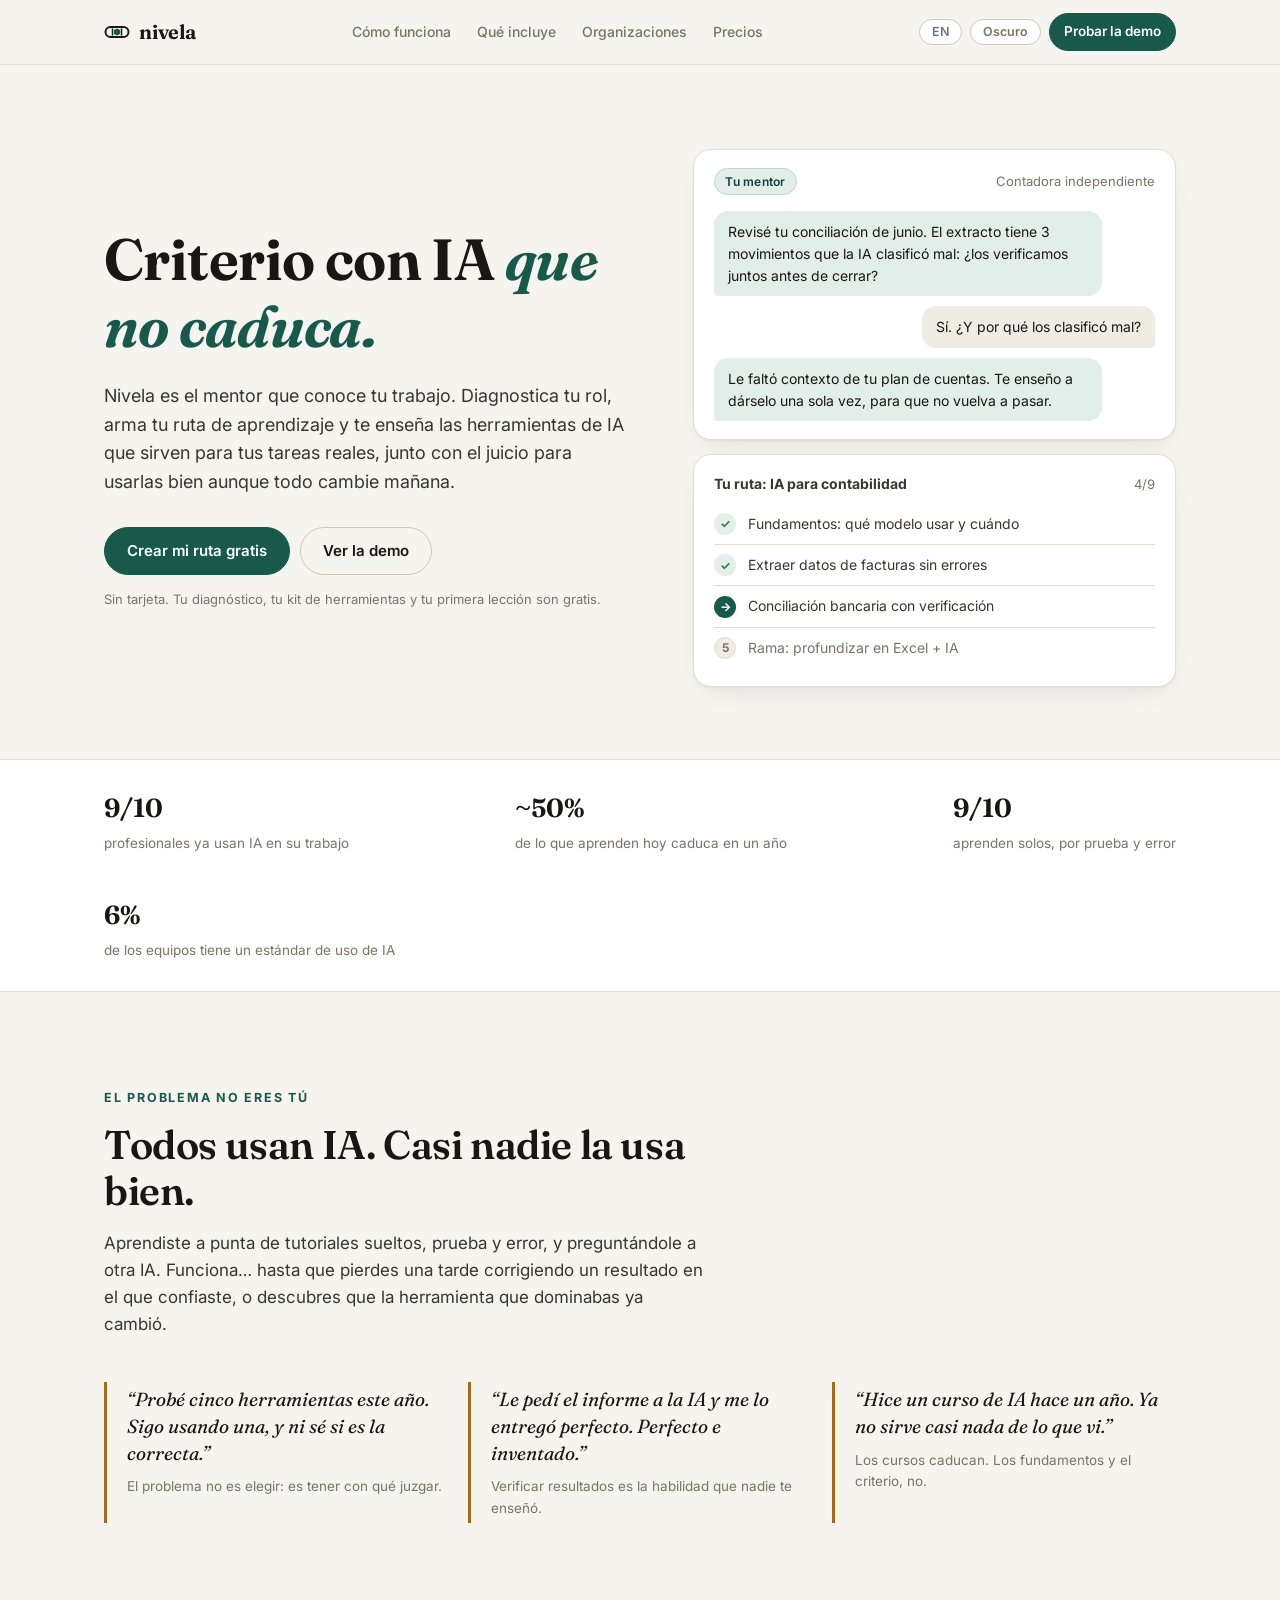
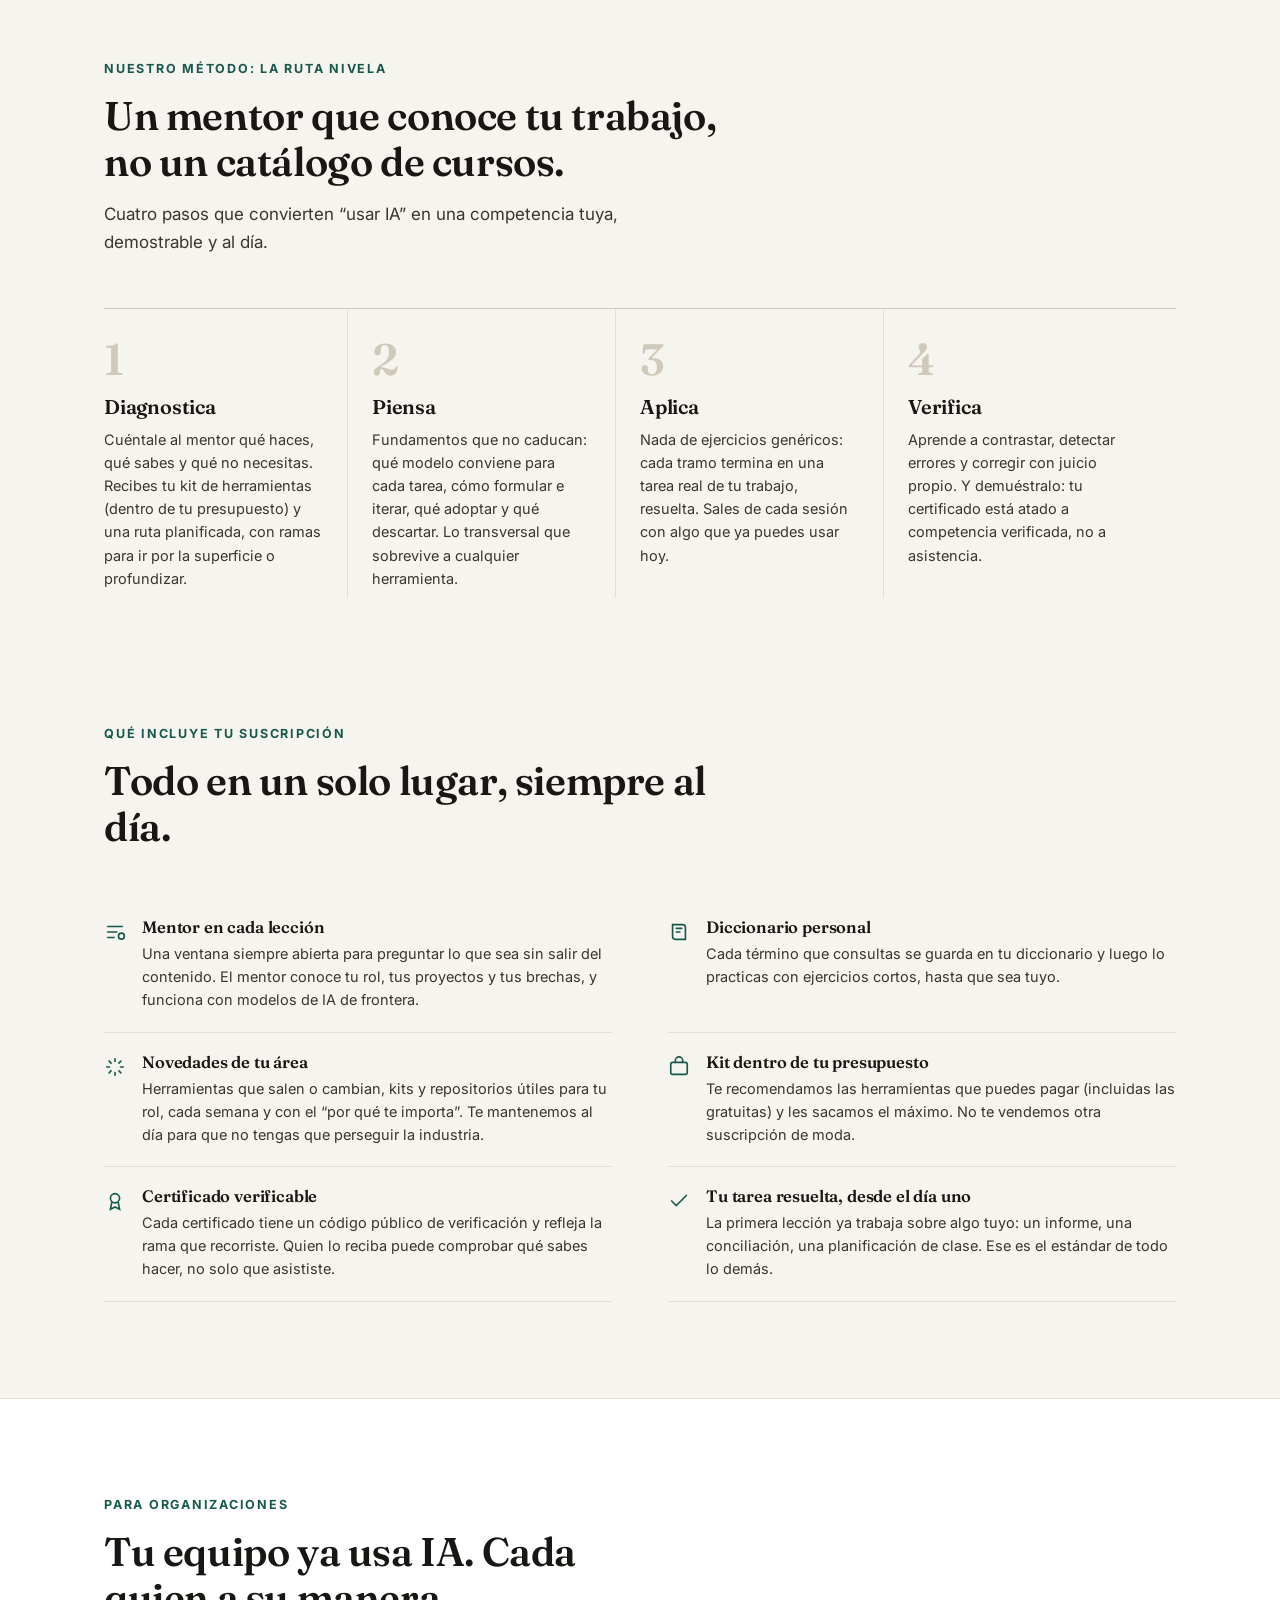
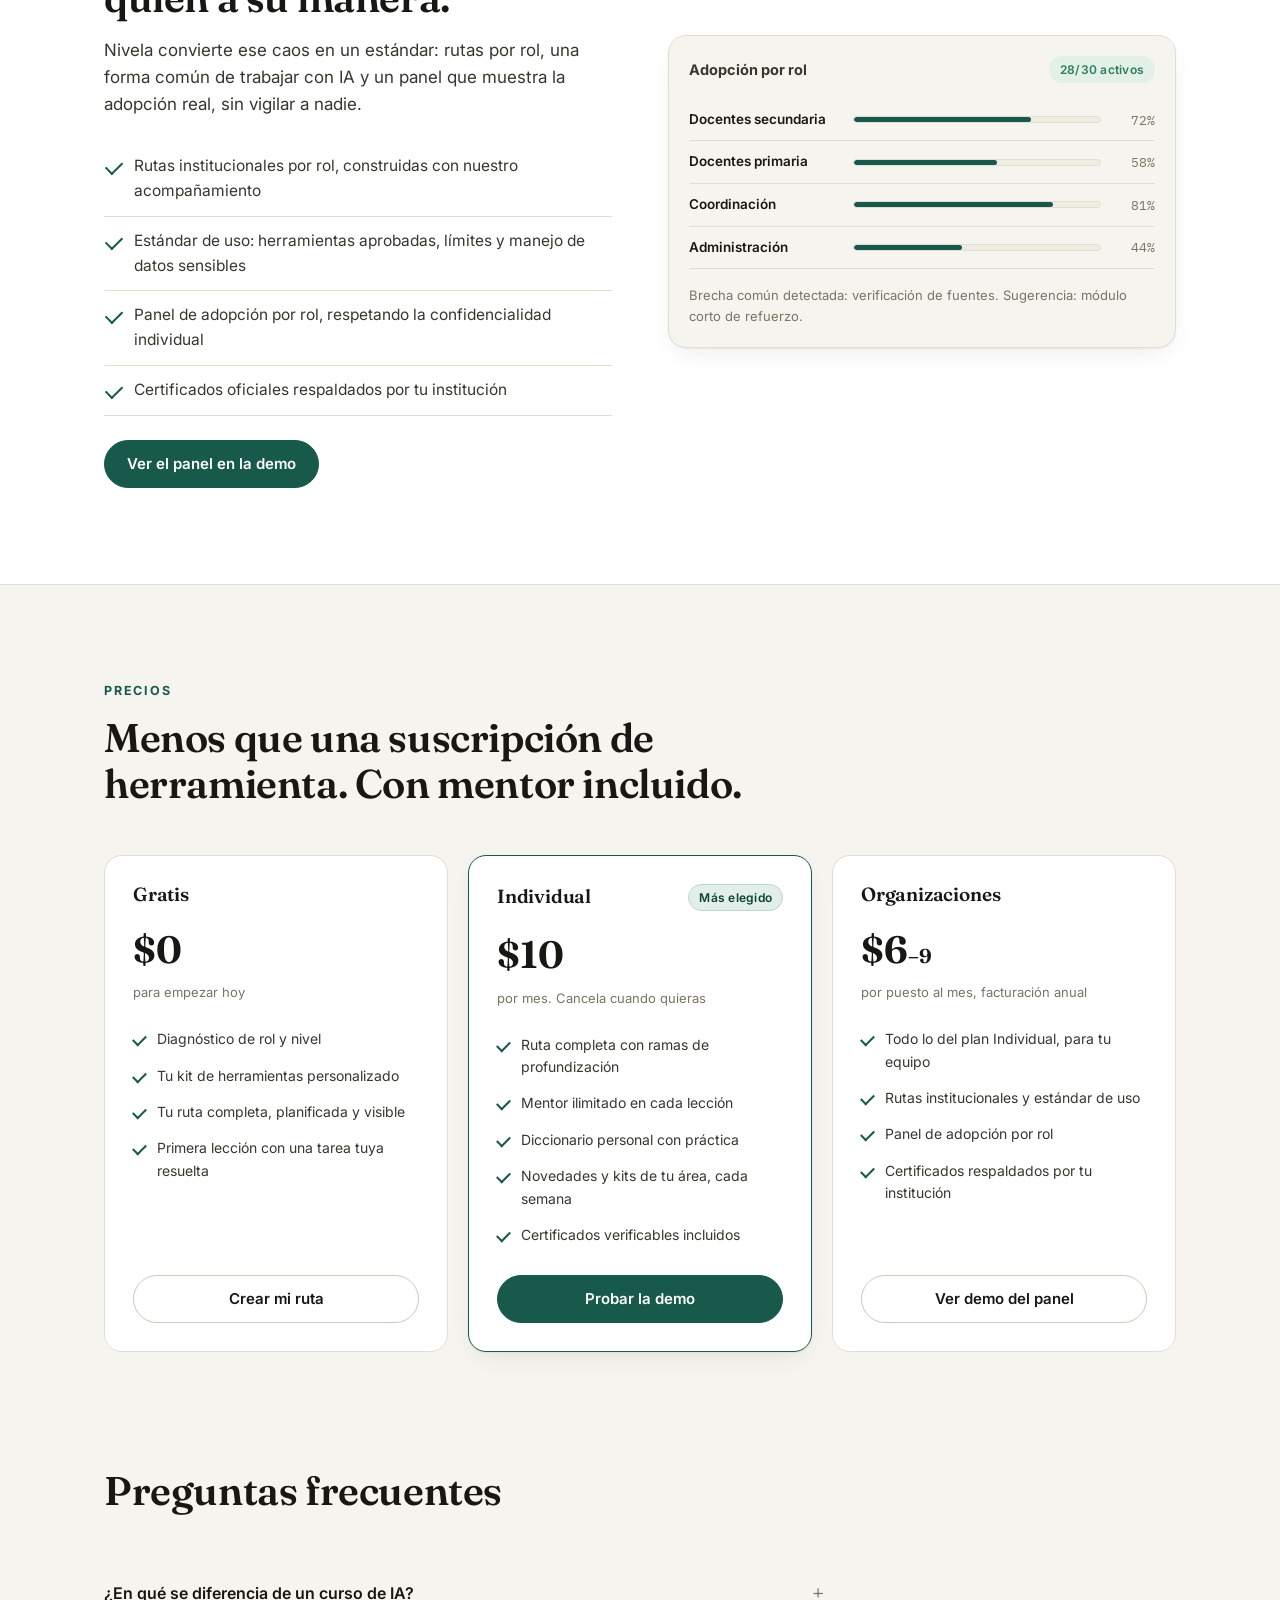
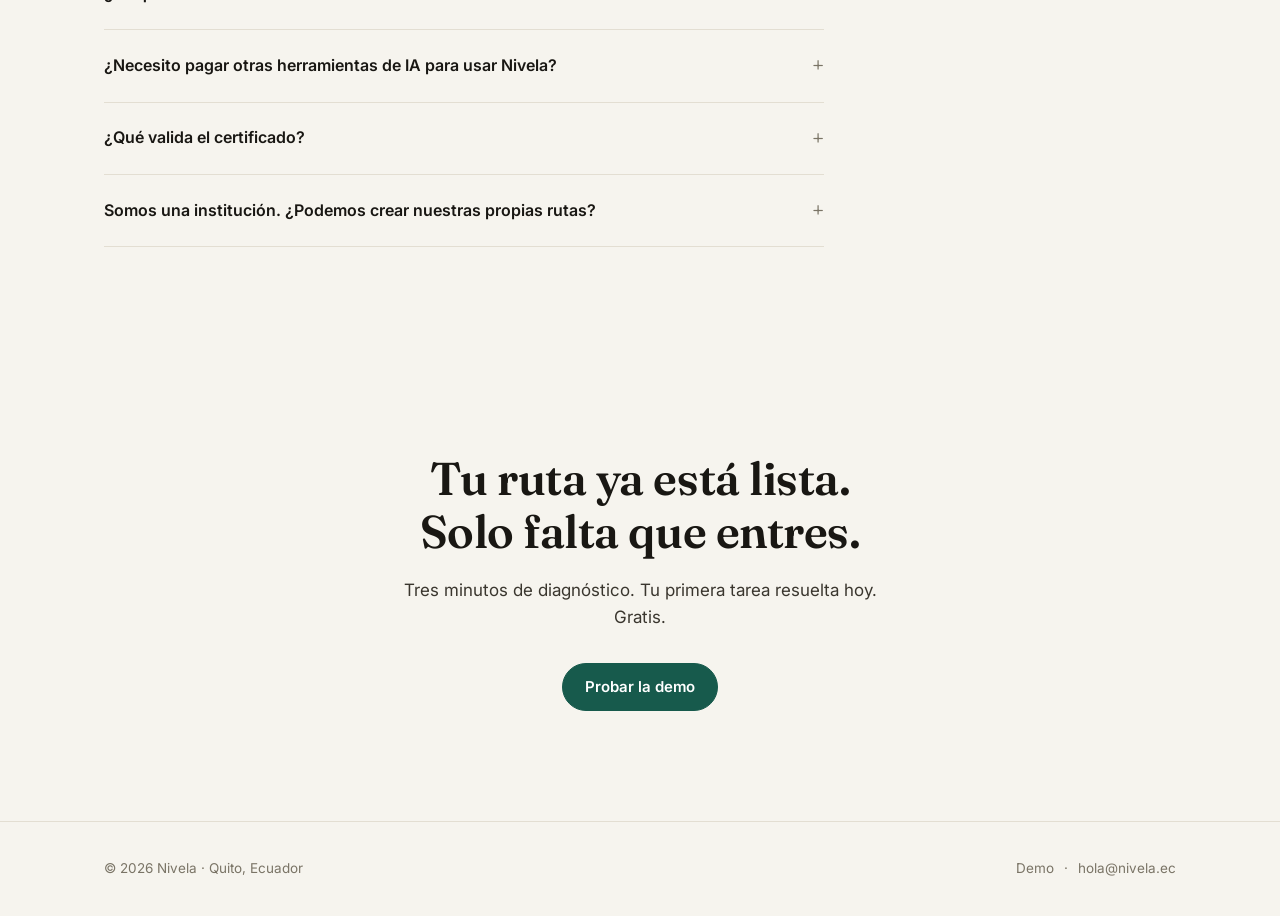
==== commit d7099d7b: "MVP 2.0: nueva landing de producto y app demo con 3 cuentas - Landing rediseñada: identidad editoria" ====
--- a/public/index.html
+++ b/public/index.html
@@ -3,966 +3,488 @@
 <head>
 <meta charset="UTF-8" />
 <meta name="viewport" content="width=device-width, initial-scale=1.0" />
-<title>Nivela · Aprende a usar la IA con criterio</title>
-<meta name="description" content="Plataforma-mentor por rol que enseña a pensar y trabajar con IA con criterio y responsabilidad, en tus tareas reales. Para personas y para organizaciones." />
+<title>Nivela — Criterio con IA que no caduca</title>
+<meta name="description" content="Nivela es el mentor que conoce tu trabajo y te enseña a usar la IA con criterio: herramientas para tu rol, una ruta personalizada y un certificado que demuestra competencia real." />
 <link rel="preconnect" href="https://fonts.googleapis.com" />
 <link rel="preconnect" href="https://fonts.gstatic.com" crossorigin />
-<link href="https://fonts.googleapis.com/css2?family=Space+Grotesk:wght@500;600;700&family=IBM+Plex+Sans:ital,wght@0,400;0,500;0,600;1,400&family=IBM+Plex+Mono:wght@500;600&display=swap" rel="stylesheet" />
+<link href="https://fonts.googleapis.com/css2?family=Fraunces:ital,opsz,wght@0,9..144,450;0,9..144,600;0,9..144,650;1,9..144,450&family=Inter:wght@400;500;600;700&family=IBM+Plex+Mono:wght@500&display=swap" rel="stylesheet" />
+<link rel="stylesheet" href="assets/nivela.css" />
 <style>
-/* ============ TOKENS ============ */
-:root{
-  --bg:#F5F8FD; --surface:#FFFFFF; --surface-2:#ECF1FA; --surface-3:#E3EAF6;
-  --ink:#0B1626; --text:#2C384B; --muted:#647389; --line:#D9E2F0;
-  --primary:#2742D8; --primary-ink:#1B2F9E; --primary-soft:#E7ECFD;
-  --amber:#C9820A; --amber-bright:#E69A12; --amber-soft:#FBEFD7;
-  --good:#1A8F62; --good-soft:#E1F4EC;
-  --shadow:0 1px 2px rgba(11,22,38,.04),0 12px 32px -12px rgba(11,22,38,.14);
-  --shadow-sm:0 1px 2px rgba(11,22,38,.05),0 4px 12px -6px rgba(11,22,38,.10);
-  --r:14px; --r-lg:22px; --r-sm:9px;
-  --maxw:1140px;
-  --display:'Space Grotesk',system-ui,sans-serif;
-  --body:'IBM Plex Sans',system-ui,sans-serif;
-  --mono:'IBM Plex Mono',ui-monospace,monospace;
+/* ---------- layout propio de la landing ---------- */
+header.nav{
+  position:sticky;top:0;z-index:50;background:color-mix(in srgb,var(--bg) 88%,transparent);
+  backdrop-filter:blur(10px);border-bottom:1px solid var(--line);
 }
-[data-theme="dark"]{
-  --bg:#070D18; --surface:#0F1B2E; --surface-2:#15233A; --surface-3:#1C2D49;
-  --ink:#EAF1FB; --text:#BFCCDE; --muted:#7E90A9; --line:#243651;
-  --primary:#6E8BFF; --primary-ink:#A6B9FF; --primary-soft:#16233E;
-  --amber:#F0B53F; --amber-bright:#F5C461; --amber-soft:#241D0C;
-  --good:#34C88A; --good-soft:#0E2A20;
-  --shadow:0 1px 2px rgba(0,0,0,.4),0 18px 40px -16px rgba(0,0,0,.6);
-  --shadow-sm:0 1px 2px rgba(0,0,0,.4),0 6px 16px -8px rgba(0,0,0,.5);
-}
-*{box-sizing:border-box;margin:0;padding:0}
-html{scroll-behavior:smooth}
-body{
-  font-family:var(--body);background:var(--bg);color:var(--text);
-  line-height:1.6;-webkit-font-smoothing:antialiased;overflow-x:hidden;
-  transition:background .35s ease,color .35s ease;
-}
-h1,h2,h3,h4{font-family:var(--display);color:var(--ink);line-height:1.12;letter-spacing:-.02em;font-weight:600}
-a{color:inherit;text-decoration:none}
-.wrap{max-width:var(--maxw);margin:0 auto;padding:0 24px}
-section{padding:96px 0;position:relative}
-@media(max-width:720px){section{padding:64px 0}}
-
-/* ============ ATOMS ============ */
-.eyebrow{
-  font-family:var(--mono);font-size:12.5px;font-weight:500;letter-spacing:.08em;
-  text-transform:uppercase;color:var(--primary);display:inline-flex;align-items:center;gap:9px;
-}
-.eyebrow::before{content:"";width:22px;height:1.5px;background:var(--primary);display:inline-block}
-.eyebrow.amber{color:var(--amber)}
-.eyebrow.amber::before{background:var(--amber)}
-.h-sec{font-size:clamp(28px,4vw,42px);margin:16px 0 0;max-width:18ch}
-.lead{font-size:clamp(16px,1.7vw,18.5px);color:var(--muted);margin-top:18px;max-width:56ch}
-.btn{
-  display:inline-flex;align-items:center;justify-content:center;gap:9px;
-  font-family:var(--body);font-weight:600;font-size:15px;cursor:pointer;border:none;
-  padding:13px 22px;border-radius:var(--r-sm);transition:transform .15s ease,box-shadow .2s ease,background .2s ease;
-  white-space:nowrap;
-}
-.btn:active{transform:translateY(1px)}
-.btn-primary{background:var(--primary);color:#fff;box-shadow:0 6px 18px -8px var(--primary)}
-.btn-primary:hover{box-shadow:0 10px 26px -8px var(--primary)}
-.btn-ghost{background:transparent;color:var(--ink);border:1.5px solid var(--line)}
-.btn-ghost:hover{border-color:var(--primary);color:var(--primary)}
-.tag{
-  font-family:var(--mono);font-size:11.5px;font-weight:500;padding:4px 10px;border-radius:999px;
-  display:inline-flex;align-items:center;gap:6px;letter-spacing:.02em;
-}
-.tag-criterio{background:var(--amber-soft);color:var(--amber)}
-.tag-apply{background:var(--primary-soft);color:var(--primary-ink)}
-.tag-verify{background:var(--good-soft);color:var(--good)}
-.dot{width:6px;height:6px;border-radius:50%;background:currentColor;display:inline-block}
-
-/* ============ NAV ============ */
-header.nav{
-  position:sticky;top:0;z-index:60;background:color-mix(in srgb,var(--bg) 86%,transparent);
-  backdrop-filter:saturate(180%) blur(14px);border-bottom:1px solid transparent;transition:border-color .3s ease;
-}
-header.nav.scrolled{border-bottom-color:var(--line)}
-.nav-in{display:flex;align-items:center;justify-content:space-between;height:66px}
-.brand{display:flex;align-items:center;gap:10px;font-family:var(--display);font-weight:700;font-size:20px;color:var(--ink);letter-spacing:-.03em}
-.brand .glyph{width:26px;height:26px;flex:0 0 26px}
-.nav-links{display:flex;gap:30px;align-items:center}
-.nav-links a{font-size:14.5px;color:var(--muted);font-weight:500;transition:color .2s}
+.nav-in{display:flex;align-items:center;justify-content:space-between;height:64px}
+.nav-links{display:flex;gap:26px;font-size:14px;font-weight:500;color:var(--muted)}
 .nav-links a:hover{color:var(--ink)}
-.nav-tools{display:flex;align-items:center;gap:10px}
-.icon-btn{
-  width:38px;height:38px;border-radius:var(--r-sm);border:1.5px solid var(--line);background:var(--surface);
-  display:grid;place-items:center;cursor:pointer;color:var(--text);transition:border-color .2s,color .2s,background .2s;
-}
-.icon-btn:hover{border-color:var(--primary);color:var(--primary)}
-.lang-btn{font-family:var(--mono);font-size:12.5px;font-weight:600;width:auto;padding:0 12px;height:38px;gap:5px}
-.lang-btn span{opacity:.4}
-.lang-btn span.on{opacity:1;color:var(--primary)}
-.burger{display:none}
-@media(max-width:880px){
-  .nav-links{display:none}
-  .burger{display:grid}
-}
-
-/* ============ HERO ============ */
-.hero{padding-top:78px;padding-bottom:64px;overflow:hidden}
-.hero-grid{display:grid;grid-template-columns:1.08fr .92fr;gap:56px;align-items:center}
-@media(max-width:940px){.hero-grid{grid-template-columns:1fr;gap:40px}}
-.hero h1{font-size:clamp(34px,5.4vw,60px);font-weight:700;letter-spacing:-.035em;margin-top:20px}
-.hero h1 .mk{color:var(--primary);position:relative;white-space:nowrap}
-.hero h1 .mk-amber{color:var(--amber)}
-.hero .lead{font-size:clamp(16.5px,1.9vw,20px);max-width:50ch;color:var(--text);opacity:.9}
-.hero-cta{display:flex;gap:13px;margin-top:34px;flex-wrap:wrap}
-.hero-note{margin-top:20px;font-family:var(--mono);font-size:12.5px;color:var(--muted);display:flex;align-items:center;gap:8px}
-.hero-note b{color:var(--amber);font-weight:600}
-
-/* criterio-core signature visual */
-.core{position:relative;aspect-ratio:1/1;max-width:430px;margin-inline:auto;width:100%}
-.core-ring{position:absolute;inset:0;border-radius:50%;border:1.5px dashed var(--line)}
-.core-ring.r2{inset:14%;border-style:solid;opacity:.6}
-.core-ring.r3{inset:28%;border-style:dashed;opacity:.8}
-.core-center{
-  position:absolute;inset:36%;border-radius:50%;background:
-   radial-gradient(circle at 32% 28%,var(--amber-bright),var(--amber));
-  display:grid;place-items:center;text-align:center;color:#1a1304;box-shadow:0 18px 50px -14px var(--amber);
-  z-index:3;
-}
-[data-theme="dark"] .core-center{color:#1a1304}
-.core-center .lab{font-family:var(--mono);font-size:10px;font-weight:600;letter-spacing:.1em;text-transform:uppercase;opacity:.7}
-.core-center .big{font-family:var(--display);font-weight:700;font-size:clamp(18px,2.4vw,25px);line-height:1.05;margin-top:3px;letter-spacing:-.02em}
-.chip{
-  position:absolute;background:var(--surface);border:1px solid var(--line);border-radius:9px;
-  padding:7px 11px;font-family:var(--mono);font-size:11.5px;font-weight:500;color:var(--muted);
-  box-shadow:var(--shadow-sm);display:flex;align-items:center;gap:6px;z-index:2;
-  animation:floaty 6s ease-in-out infinite;
-}
-.chip .x{width:5px;height:5px;border-radius:50%;background:var(--primary)}
-.chip.fade{animation:floaty 6s ease-in-out infinite,fadeio 9s ease-in-out infinite}
-.c1{top:4%;left:12%;animation-delay:0s}
-.c2{top:16%;right:4%;animation-delay:-1.2s}
-.c3{bottom:18%;right:2%;animation-delay:-2.4s}
-.c4{bottom:4%;left:18%;animation-delay:-3.6s}
-.c5{top:46%;left:-3%;animation-delay:-4.8s}
-@keyframes floaty{0%,100%{transform:translateY(0)}50%{transform:translateY(-9px)}}
-@keyframes fadeio{0%,100%{opacity:.35}40%,60%{opacity:1}}
-
-/* ============ EVIDENCE BAND ============ */
-.evidence{background:var(--ink);color:#fff;padding:54px 0}
-[data-theme="dark"] .evidence{background:var(--surface-2);border-block:1px solid var(--line)}
-.evidence .wrap{display:grid;grid-template-columns:auto 1fr;gap:40px;align-items:center}
-@media(max-width:820px){.evidence .wrap{grid-template-columns:1fr;gap:28px}}
-.ev-label{max-width:200px}
-.ev-label .eyebrow{color:var(--amber-bright)}
-.ev-label .eyebrow::before{background:var(--amber-bright)}
-.ev-label p{color:rgba(255,255,255,.62);font-size:14px;margin-top:12px}
-[data-theme="dark"] .ev-label p{color:var(--muted)}
-.ev-stats{display:grid;grid-template-columns:repeat(4,1fr);gap:14px}
-@media(max-width:820px){.ev-stats{grid-template-columns:repeat(2,1fr)}}
-.ev{padding:18px 18px;border-radius:var(--r);background:rgba(255,255,255,.05);border:1px solid rgba(255,255,255,.1)}
-[data-theme="dark"] .ev{background:var(--surface);border-color:var(--line)}
-.ev .num{font-family:var(--display);font-weight:700;font-size:34px;color:#fff;letter-spacing:-.03em;line-height:1}
-[data-theme="dark"] .ev .num{color:var(--ink)}
-.ev .num.amber{color:var(--amber-bright)}
-.ev .txt{font-size:12.8px;color:rgba(255,255,255,.66);margin-top:9px;line-height:1.4}
-[data-theme="dark"] .ev .txt{color:var(--muted)}
-.ev .src{font-family:var(--mono);font-size:10px;color:rgba(255,255,255,.4);margin-top:8px;letter-spacing:.04em}
-[data-theme="dark"] .ev .src{color:var(--muted);opacity:.7}
-
-/* ============ GENERIC CARD GRID ============ */
-.grid-3{display:grid;grid-template-columns:repeat(3,1fr);gap:20px;margin-top:48px}
-@media(max-width:880px){.grid-3{grid-template-columns:1fr}}
-.card{background:var(--surface);border:1px solid var(--line);border-radius:var(--r-lg);padding:28px;box-shadow:var(--shadow-sm);transition:transform .25s ease,box-shadow .25s ease,border-color .25s}
-.card:hover{transform:translateY(-3px);box-shadow:var(--shadow);border-color:color-mix(in srgb,var(--primary) 30%,var(--line))}
-.card .k{font-family:var(--mono);font-size:12px;font-weight:600;color:var(--primary);letter-spacing:.04em}
-.card h3{font-size:20px;margin:14px 0 9px}
-.card p{font-size:15px;color:var(--muted)}
-.card .stat{margin-top:16px;padding-top:16px;border-top:1px solid var(--line);font-family:var(--mono);font-size:12.5px;color:var(--text)}
-.card .stat b{color:var(--amber);font-weight:600;font-size:15px}
-
-/* problema framing */
-.reframe{display:flex;gap:14px;align-items:baseline;flex-wrap:wrap;margin-top:6px}
-.reframe .no{font-family:var(--display);font-weight:700;font-size:clamp(24px,3vw,34px);color:var(--muted);text-decoration:line-through;text-decoration-color:color-mix(in srgb,var(--muted) 50%,transparent);text-decoration-thickness:2px}
-.reframe .yes{font-family:var(--display);font-weight:700;font-size:clamp(24px,3vw,34px);color:var(--amber)}
-.reframe .arrow{color:var(--muted);font-size:22px}
-
-/* ============ METHOD ============ */
-.method{background:var(--surface-2)}
-.steps{display:grid;grid-template-columns:repeat(3,1fr);gap:0;margin-top:48px;border:1px solid var(--line);border-radius:var(--r-lg);overflow:hidden;background:var(--surface)}
-@media(max-width:880px){.steps{grid-template-columns:1fr}}
-.step{padding:32px 28px;position:relative;border-right:1px solid var(--line)}
+@media(max-width:900px){.nav-links{display:none}}
+
+.hero{padding:84px 0 72px;overflow:hidden}
+.hero-grid{display:grid;grid-template-columns:1.05fr .95fr;gap:56px;align-items:center}
+@media(max-width:960px){.hero-grid{grid-template-columns:1fr}}
+.hero h1{font-size:clamp(38px,5.2vw,58px);font-weight:650}
+.hero h1 em{font-style:italic;color:var(--accent)}
+.hero .sub{font-size:18px;margin:22px 0 30px;max-width:520px}
+.hero-note{font-size:13px;color:var(--muted);margin-top:14px}
+
+/* fragmento de producto en el hero */
+.hero-demo{display:flex;flex-direction:column;gap:14px}
+.hd-card{background:var(--surface);border:1px solid var(--line);border-radius:var(--r-lg);box-shadow:var(--shadow);padding:18px 20px}
+.hd-route .rrow{display:flex;align-items:center;gap:12px;padding:9px 0;border-bottom:1px solid var(--line);font-size:14px}
+.hd-route .rrow:last-child{border-bottom:none}
+.hd-route .dot{width:22px;height:22px;border-radius:50%;flex:none;display:flex;align-items:center;justify-content:center;font-size:12px;font-weight:700}
+.dot.done{background:var(--good-soft);color:var(--good)}
+.dot.now{background:var(--accent);color:#fff}
+[data-theme="dark"] .dot.now{color:#0F1D18}
+.dot.next{background:var(--surface-2);color:var(--muted);border:1px solid var(--line)}
+.rrow.off{color:var(--muted)}
+
+.strip{border-top:1px solid var(--line);border-bottom:1px solid var(--line);background:var(--surface);padding:28px 0}
+.strip-in{display:flex;gap:40px;justify-content:space-between;flex-wrap:wrap}
+.strip b{font-family:var(--display);font-size:26px;color:var(--ink);font-weight:650;display:block}
+.strip span{font-size:13.5px;color:var(--muted)}
+
+section.blk{padding:96px 0}
+@media(max-width:720px){section.blk{padding:64px 0}}
+.eyebrow{font-size:12.5px;font-weight:700;letter-spacing:.14em;text-transform:uppercase;color:var(--accent);margin-bottom:14px}
+.blk h2{font-size:clamp(28px,3.6vw,40px);max-width:640px}
+.blk .lead{font-size:17px;max-width:600px;margin-top:16px}
+
+.pains{display:grid;grid-template-columns:repeat(3,1fr);gap:20px;margin-top:44px}
+@media(max-width:860px){.pains{grid-template-columns:1fr}}
+.pain{border-left:3px solid var(--gold);padding:4px 0 4px 20px}
+.pain p{font-family:var(--display);font-style:italic;font-size:19px;color:var(--ink);line-height:1.4}
+.pain span{display:block;margin-top:10px;font-size:13.5px;color:var(--muted)}
+
+.steps{margin-top:52px;display:grid;grid-template-columns:repeat(4,1fr);gap:0;border-top:1px solid var(--line-strong)}
+@media(max-width:900px){.steps{grid-template-columns:1fr 1fr}}
+@media(max-width:560px){.steps{grid-template-columns:1fr}}
+.step{padding:28px 24px 8px 0;border-right:1px solid var(--line);margin-right:24px}
 .step:last-child{border-right:none}
-@media(max-width:880px){.step{border-right:none;border-bottom:1px solid var(--line)}.step:last-child{border-bottom:none}}
-.step .n{font-family:var(--mono);font-size:12px;color:var(--muted);font-weight:600}
-.step .ic{width:44px;height:44px;border-radius:12px;display:grid;place-items:center;margin:14px 0 16px}
-.step.s1 .ic{background:var(--amber-soft);color:var(--amber)}
-.step.s2 .ic{background:var(--primary-soft);color:var(--primary)}
-.step.s3 .ic{background:var(--good-soft);color:var(--good)}
-.step h3{font-size:20px;margin-bottom:9px}
-.step p{font-size:14.5px;color:var(--muted)}
-.step .micro{margin-top:14px;font-family:var(--mono);font-size:11.5px;color:var(--text);background:var(--surface-2);padding:8px 11px;border-radius:8px;border:1px solid var(--line)}
-
-/* ============ DEMO ============ */
-.demo-shell{display:grid;grid-template-columns:.85fr 1.15fr;gap:28px;margin-top:48px;align-items:start}
-@media(max-width:940px){.demo-shell{grid-template-columns:1fr}}
-.role-list{display:flex;flex-direction:column;gap:9px}
-.role-chip{
-  text-align:left;background:var(--surface);border:1.5px solid var(--line);border-radius:var(--r);
-  padding:15px 17px;cursor:pointer;transition:all .2s;display:flex;flex-direction:column;gap:3px;
-}
-.role-chip:hover{border-color:color-mix(in srgb,var(--primary) 40%,var(--line))}
-.role-chip.active{border-color:var(--primary);background:var(--primary-soft);box-shadow:var(--shadow-sm)}
-.role-chip .rn{font-family:var(--display);font-weight:600;font-size:16px;color:var(--ink)}
-.role-chip .ra{font-family:var(--mono);font-size:11px;color:var(--muted);letter-spacing:.03em}
-.role-chip.active .ra{color:var(--primary-ink)}
-.panel{background:var(--surface);border:1px solid var(--line);border-radius:var(--r-lg);padding:28px;box-shadow:var(--shadow);min-height:340px}
-.panel-head{display:flex;justify-content:space-between;align-items:flex-start;gap:16px;flex-wrap:wrap;border-bottom:1px solid var(--line);padding-bottom:18px;margin-bottom:18px}
-.panel-head h3{font-size:21px}
-.panel-head .focus{font-size:13.5px;color:var(--muted);margin-top:5px;max-width:42ch}
-.lvl{font-family:var(--mono);font-size:11px;color:var(--good);background:var(--good-soft);padding:5px 10px;border-radius:999px;white-space:nowrap}
-.mods{display:flex;flex-direction:column;gap:11px}
-.mod{border:1px solid var(--line);border-radius:var(--r);padding:15px 16px;transition:border-color .2s,background .2s}
-.mod:hover{border-color:color-mix(in srgb,var(--primary) 28%,var(--line))}
-.mod-top{display:flex;align-items:center;gap:10px;justify-content:space-between}
-.mod-title{font-family:var(--display);font-weight:600;font-size:15.5px;color:var(--ink);display:flex;align-items:center;gap:9px}
-.mod-body{font-size:13.5px;color:var(--muted);margin-top:9px}
-.mod-sample{margin-top:11px;background:var(--surface-2);border:1px solid var(--line);border-radius:9px;padding:12px 13px;font-size:13px;display:none}
-.mod-sample.show{display:block;animation:slidein .25s ease}
-@keyframes slidein{from{opacity:0;transform:translateY(-4px)}to{opacity:1;transform:none}}
-.mod-sample .lbl{font-family:var(--mono);font-size:10.5px;font-weight:600;letter-spacing:.06em;text-transform:uppercase;color:var(--amber);display:block;margin-bottom:6px}
-.mod-sample .vrow{display:flex;gap:8px;align-items:flex-start;margin-top:8px;color:var(--good);font-size:12.5px}
-.mini{font-family:var(--mono);font-size:11.5px;color:var(--primary);background:none;border:none;cursor:pointer;padding:0;margin-top:10px;font-weight:600;display:inline-flex;align-items:center;gap:5px}
-.beforeafter{display:grid;grid-template-columns:1fr auto 1fr;gap:12px;align-items:stretch;margin-top:16px}
-@media(max-width:540px){.beforeafter{grid-template-columns:1fr}}
-.ba{border:1px solid var(--line);border-radius:10px;padding:13px;font-size:12.8px}
-.ba .bt{font-family:var(--mono);font-size:10px;text-transform:uppercase;letter-spacing:.06em;color:var(--muted);display:block;margin-bottom:7px}
-.ba.before{background:var(--surface-2)}
-.ba.after{background:var(--amber-soft);border-color:color-mix(in srgb,var(--amber) 30%,var(--line))}
-.ba-arrow{display:grid;place-items:center;color:var(--amber);font-weight:700}
-@media(max-width:540px){.ba-arrow{transform:rotate(90deg)}}
-.panel-foot{display:flex;align-items:center;justify-content:space-between;gap:14px;margin-top:20px;padding-top:16px;border-top:1px solid var(--line);flex-wrap:wrap}
-.reward{display:flex;align-items:center;gap:10px;font-size:12.5px;color:var(--muted)}
-.reward .badge{width:30px;height:30px;border-radius:8px;background:var(--amber-soft);color:var(--amber);display:grid;place-items:center}
-
-/* ============ TEAMS / B2B ============ */
-.teams{background:var(--surface-2)}
-.teams-grid{display:grid;grid-template-columns:1fr 1.1fr;gap:48px;align-items:center;margin-top:8px}
-@media(max-width:940px){.teams-grid{grid-template-columns:1fr;gap:36px}}
-.dash{background:var(--surface);border:1px solid var(--line);border-radius:var(--r-lg);padding:24px;box-shadow:var(--shadow)}
-.dash-top{display:flex;justify-content:space-between;align-items:center;border-bottom:1px solid var(--line);padding-bottom:16px;margin-bottom:18px}
-.dash-top .t{font-family:var(--display);font-weight:600;font-size:16px;color:var(--ink)}
-.dash-top .conf{font-family:var(--mono);font-size:10px;color:var(--good);background:var(--good-soft);padding:4px 9px;border-radius:999px}
-.ring-row{display:flex;gap:22px;align-items:center;margin-bottom:20px}
-.ring{width:96px;height:96px;flex:0 0 96px;border-radius:50%;display:grid;place-items:center;
-  background:conic-gradient(var(--primary) 0turn .68turn,var(--surface-3) .68turn 1turn);position:relative}
-.ring::before{content:"";position:absolute;inset:11px;border-radius:50%;background:var(--surface)}
-.ring .v{position:relative;font-family:var(--display);font-weight:700;font-size:23px;color:var(--ink)}
-.ring-info .rl{font-size:13px;color:var(--muted)}
-.ring-info .rb{font-family:var(--mono);font-size:12px;color:var(--text);margin-top:7px}
-.member{display:flex;align-items:center;gap:12px;padding:10px 0;border-top:1px solid var(--line)}
-.av{width:32px;height:32px;border-radius:8px;background:var(--primary-soft);color:var(--primary-ink);display:grid;place-items:center;font-family:var(--mono);font-size:12px;font-weight:600;flex:0 0 32px}
-.member .mi{flex:1;min-width:0}
-.member .mn{font-size:13.5px;color:var(--ink);font-weight:500}
-.member .mr{font-family:var(--mono);font-size:10.5px;color:var(--muted)}
-.chips-row{display:flex;gap:5px;flex-wrap:wrap;justify-content:flex-end}
-.sk{font-family:var(--mono);font-size:10px;padding:3px 8px;border-radius:999px}
-.sk.up{background:var(--good-soft);color:var(--good)}
-.sk.dn{background:var(--amber-soft);color:var(--amber)}
-
-/* ============ PRICING ============ */
-.price-grid{display:grid;grid-template-columns:1fr 1fr;gap:20px;margin-top:48px}
-@media(max-width:760px){.price-grid{grid-template-columns:1fr}}
-.plan{background:var(--surface);border:1px solid var(--line);border-radius:var(--r-lg);padding:30px;position:relative;box-shadow:var(--shadow-sm)}
-.plan.feat{border-color:var(--primary);box-shadow:var(--shadow)}
-.plan .pk{font-family:var(--mono);font-size:12px;font-weight:600;letter-spacing:.05em;text-transform:uppercase}
-.plan.b2c .pk{color:var(--amber)}
-.plan.b2b .pk{color:var(--primary)}
-.plan h3{font-size:23px;margin:12px 0 6px}
-.plan .pdesc{font-size:14.5px;color:var(--muted);min-height:44px}
-.plan ul{list-style:none;margin:20px 0 24px;display:flex;flex-direction:column;gap:11px}
-.plan li{font-size:14px;display:flex;gap:10px;align-items:flex-start;color:var(--text)}
-.plan li svg{flex:0 0 18px;margin-top:2px;color:var(--good)}
-.plan .pnote{font-family:var(--mono);font-size:11px;color:var(--muted);margin-top:14px;padding-top:14px;border-top:1px solid var(--line)}
-
-/* ============ AUDIENCE ============ */
-.aud-grid{display:grid;grid-template-columns:repeat(3,1fr);gap:18px;margin-top:48px}
-@media(max-width:880px){.aud-grid{grid-template-columns:1fr}}
-.aud{padding:26px;border-radius:var(--r-lg);border:1px solid var(--line);background:var(--surface)}
-.aud .ai{width:42px;height:42px;border-radius:11px;display:grid;place-items:center;margin-bottom:16px;background:var(--primary-soft);color:var(--primary)}
-.aud h3{font-size:18px;margin-bottom:8px}
-.aud p{font-size:14px;color:var(--muted)}
-.aud .pill{margin-top:14px;display:inline-flex;font-family:var(--mono);font-size:10.5px;color:var(--good);background:var(--good-soft);padding:4px 10px;border-radius:999px}
-
-/* ============ CTA ============ */
-.cta{background:
-  radial-gradient(120% 120% at 100% 0%,color-mix(in srgb,var(--primary) 22%,var(--ink)),var(--ink));
-  color:#fff;border-radius:var(--r-lg);padding:60px 48px;text-align:center;margin:0 auto;max-width:var(--maxw)}
-[data-theme="dark"] .cta{background:radial-gradient(120% 120% at 100% 0%,var(--surface-3),var(--surface));border:1px solid var(--line)}
-.cta h2{color:#fff;font-size:clamp(26px,3.6vw,40px);max-width:20ch;margin:0 auto}
-[data-theme="dark"] .cta h2{color:var(--ink)}
-.cta p{color:rgba(255,255,255,.7);margin:16px auto 0;max-width:48ch;font-size:16px}
-[data-theme="dark"] .cta p{color:var(--muted)}
-.cta .hero-cta{justify-content:center}
-.cta .btn-ghost{color:#fff;border-color:rgba(255,255,255,.3)}
-.cta .btn-ghost:hover{border-color:#fff;color:#fff}
-[data-theme="dark"] .cta .btn-ghost{color:var(--ink);border-color:var(--line)}
-
-/* ============ FOOTER ============ */
-footer{padding:48px 0 40px;border-top:1px solid var(--line);margin-top:96px}
-.foot{display:flex;justify-content:space-between;align-items:center;gap:20px;flex-wrap:wrap}
-.foot .brand{font-size:18px}
-.foot p{font-size:13px;color:var(--muted)}
-.foot .meta{font-family:var(--mono);font-size:11px;color:var(--muted);text-align:right}
-
-/* reveal */
-.reveal{opacity:0;transform:translateY(18px);transition:opacity .6s ease,transform .6s ease}
-.reveal.in{opacity:1;transform:none}
-
-/* mobile menu */
-.mobile-menu{position:fixed;inset:66px 0 auto 0;background:var(--surface);border-bottom:1px solid var(--line);padding:18px 24px;display:none;flex-direction:column;gap:4px;z-index:55;box-shadow:var(--shadow)}
-.mobile-menu.open{display:flex}
-.mobile-menu a{padding:11px 0;font-size:16px;color:var(--text);border-bottom:1px solid var(--line)}
-.mobile-menu a:last-child{border-bottom:none}
-
-:focus-visible{outline:2.5px solid var(--primary);outline-offset:3px;border-radius:4px}
-@media(prefers-reduced-motion:reduce){*{animation:none!important;transition:none!important;scroll-behavior:auto!important}.reveal{opacity:1;transform:none}}
+@media(max-width:900px){.step{border-right:none;margin-right:0}}
+.step .n{font-family:var(--display);font-size:44px;color:var(--line-strong);font-weight:600;line-height:1}
+.step h3{font-size:20px;margin:14px 0 10px}
+.step p{font-size:14.5px}
+
+.inclist{margin-top:48px;display:grid;grid-template-columns:1fr 1fr;gap:0 56px}
+@media(max-width:860px){.inclist{grid-template-columns:1fr}}
+.inc{display:flex;gap:16px;padding:20px 0;border-bottom:1px solid var(--line)}
+.inc svg{flex:none;margin-top:3px;stroke:var(--accent)}
+.inc h4{font-size:16.5px;margin-bottom:5px}
+.inc p{font-size:14.5px}
+
+.orgs{background:var(--surface);border-top:1px solid var(--line);border-bottom:1px solid var(--line)}
+.orgs-grid{display:grid;grid-template-columns:1fr 1fr;gap:56px;align-items:center}
+@media(max-width:960px){.orgs-grid{grid-template-columns:1fr}}
+.orgs ul{list-style:none;margin-top:24px}
+.orgs li{padding:12px 0 12px 30px;position:relative;font-size:15.5px;border-bottom:1px solid var(--line)}
+.orgs li::before{content:"";position:absolute;left:2px;top:19px;width:14px;height:8px;border-left:2.5px solid var(--accent);border-bottom:2.5px solid var(--accent);transform:rotate(-45deg)}
+.panelmock{background:var(--bg);border:1px solid var(--line);border-radius:var(--r-lg);box-shadow:var(--shadow);padding:20px}
+.panelmock .prow{display:flex;align-items:center;gap:14px;padding:10px 0;border-bottom:1px solid var(--line);font-size:13.5px}
+.panelmock .prow:last-child{border-bottom:none}
+.panelmock .prow .who{width:150px;flex:none;font-weight:600;color:var(--ink)}
+.panelmock .bar{flex:1}
+.panelmock .pct{width:40px;text-align:right;font-family:var(--mono);font-size:12.5px;color:var(--muted)}
+
+.plans{display:grid;grid-template-columns:repeat(3,1fr);gap:20px;margin-top:48px}
+@media(max-width:900px){.plans{grid-template-columns:1fr}}
+.plan{background:var(--surface);border:1px solid var(--line);border-radius:var(--r-lg);padding:28px;display:flex;flex-direction:column}
+.plan.fea{border-color:var(--accent);box-shadow:var(--shadow)}
+.plan h3{font-size:19px}
+.plan .price{font-family:var(--display);font-size:38px;font-weight:650;color:var(--ink);margin:14px 0 2px}
+.plan .per{font-size:13px;color:var(--muted);margin-bottom:18px}
+.plan ul{list-style:none;flex:1;margin-bottom:22px}
+.plan li{font-size:14px;padding:7px 0 7px 24px;position:relative}
+.plan li::before{content:"";position:absolute;left:0;top:14px;width:11px;height:6px;border-left:2px solid var(--accent);border-bottom:2px solid var(--accent);transform:rotate(-45deg)}
+
+.faq{max-width:720px;margin-top:44px}
+.faq details{border-bottom:1px solid var(--line);padding:18px 0}
+.faq summary{font-weight:600;font-size:16px;color:var(--ink);cursor:pointer;list-style:none;display:flex;justify-content:space-between;align-items:center}
+.faq summary::after{content:"+";font-family:var(--display);font-size:22px;color:var(--muted)}
+.faq details[open] summary::after{content:"–"}
+.faq details p{margin-top:12px;font-size:14.5px;max-width:640px}
+
+.cta-end{padding:110px 0;text-align:center}
+.cta-end h2{font-size:clamp(30px,4vw,46px)}
+.cta-end .sub{margin:18px auto 32px;max-width:520px;font-size:17px}
+
+footer{border-top:1px solid var(--line);padding:36px 0;font-size:13.5px;color:var(--muted)}
+.foot{display:flex;justify-content:space-between;align-items:center;flex-wrap:wrap;gap:16px}
 </style>
 </head>
 <body>
 
-<!-- NAV -->
-<header class="nav" id="nav">
+<header class="nav">
   <div class="wrap nav-in">
-    <a href="#top" class="brand">
-      <svg class="glyph" viewBox="0 0 32 32" fill="none" aria-hidden="true">
-        <rect x="2" y="18" width="6" height="11" rx="2" fill="currentColor" opacity=".45"/>
-        <rect x="11" y="11" width="6" height="18" rx="2" fill="currentColor" opacity=".7"/>
-        <rect x="20" y="3" width="6" height="26" rx="2" fill="#E69A12"/>
+    <a class="brand" href="#">
+      <svg width="26" height="26" viewBox="0 0 26 26" fill="none">
+        <rect x="1.5" y="8" width="23" height="10" rx="5" class="lvl-body" stroke-width="2"/>
+        <circle cx="13" cy="13" r="3.2" class="lvl-bubble"/>
+        <line x1="8.5" y1="9.5" x2="8.5" y2="16.5" class="lvl-body" stroke-width="1.5"/>
+        <line x1="17.5" y1="9.5" x2="17.5" y2="16.5" class="lvl-body" stroke-width="1.5"/>
       </svg>
-      Nivela
+      nivela
     </a>
     <nav class="nav-links">
-      <a href="#problema" data-i18n="nav.problem">El problema</a>
-      <a href="#metodo" data-i18n="nav.method">Método</a>
-      <a href="#demo" data-i18n="nav.demo">Demo</a>
-      <a href="#equipos" data-i18n="nav.teams">Para equipos</a>
-      <a href="#precio" data-i18n="nav.price">Precio</a>
+      <a href="#como" data-i18n="nav_how">Cómo funciona</a>
+      <a href="#incluye" data-i18n="nav_inc">Qué incluye</a>
+      <a href="#orgs" data-i18n="nav_orgs">Organizaciones</a>
+      <a href="#precios" data-i18n="nav_price">Precios</a>
     </nav>
-    <div class="nav-tools">
-      <button class="icon-btn lang-btn" id="langBtn" aria-label="Cambiar idioma / Switch language">
-        <span class="on" data-lang-es>ES</span><span data-lang-en>EN</span>
-      </button>
-      <button class="icon-btn" id="themeBtn" aria-label="Cambiar tema">
-        <svg id="sunIcon" width="18" height="18" viewBox="0 0 24 24" fill="none" stroke="currentColor" stroke-width="2" stroke-linecap="round"><circle cx="12" cy="12" r="4"/><path d="M12 2v2M12 20v2M4.9 4.9l1.4 1.4M17.7 17.7l1.4 1.4M2 12h2M20 12h2M4.9 19.1l1.4-1.4M17.7 6.3l1.4-1.4"/></svg>
-        <svg id="moonIcon" width="18" height="18" viewBox="0 0 24 24" fill="none" stroke="currentColor" stroke-width="2" stroke-linecap="round" stroke-linejoin="round" style="display:none"><path d="M21 12.8A9 9 0 1111.2 3a7 7 0 009.8 9.8z"/></svg>
-      </button>
-      <button class="icon-btn burger" id="burger" aria-label="Menú">
-        <svg width="20" height="20" viewBox="0 0 24 24" fill="none" stroke="currentColor" stroke-width="2" stroke-linecap="round"><path d="M3 6h18M3 12h18M3 18h18"/></svg>
-      </button>
-    </div>
-  </div>
-  <div class="mobile-menu" id="mobileMenu">
-    <a href="#problema" data-i18n="nav.problem">El problema</a>
-    <a href="#metodo" data-i18n="nav.method">Método</a>
-    <a href="#demo" data-i18n="nav.demo">Demo</a>
-    <a href="#equipos" data-i18n="nav.teams">Para equipos</a>
-    <a href="#precio" data-i18n="nav.price">Precio</a>
+    <div class="toggles">
+      <button class="tgl" data-tgl-lang onclick="toggleLang()">EN</button>
+      <button class="tgl" data-tgl-theme onclick="toggleTheme()">Oscuro</button>
+      <a class="btn btn-primary btn-sm" href="app.html" data-i18n="nav_cta">Probar la demo</a>
+    </div>
   </div>
 </header>
 
-<a id="top"></a>
-
-<!-- HERO -->
+<!-- ============ HERO ============ -->
 <section class="hero">
   <div class="wrap hero-grid">
     <div>
-      <span class="eyebrow" data-i18n="hero.eyebrow">Validado · 5 cuestionarios · +250 respuestas reales</span>
-      <h1 data-i18n-html="hero.title">Usar IA no es el problema. Usarla <span class="mk-amber">con criterio</span>, sí.</h1>
-      <p class="lead" data-i18n="hero.sub">El acceso a la IA ya es casi universal. Lo que falta es el criterio para elegir, aplicar y verificar. Nivela es tu mentor por rol que lo construye, en tus tareas reales, para personas y para organizaciones.</p>
-      <div class="hero-cta">
-        <a href="#demo" class="btn btn-primary" data-i18n="hero.cta1">Empieza tu ruta</a>
-        <a href="#equipos" class="btn btn-ghost" data-i18n="hero.cta2">Para tu organización</a>
-      </div>
-      <div class="hero-note">
-        <svg width="15" height="15" viewBox="0 0 24 24" fill="none" stroke="currentColor" stroke-width="2.2"><path d="M20 6L9 17l-5-5"/></svg>
-        <span data-i18n="hero.note">El criterio que <b>no caduca</b> cuando cambian las herramientas.</span>
-      </div>
-    </div>
-    <div class="core" aria-hidden="true">
-      <div class="core-ring"></div>
-      <div class="core-ring r2"></div>
-      <div class="core-ring r3"></div>
-      <div class="core-center">
-        <span class="lab" data-i18n="hero.core.lab">Perdura</span>
-        <span class="big" data-i18n="hero.core.big">Criterio</span>
-      </div>
-      <div class="chip c1 fade"><span class="x"></span>ChatGPT</div>
-      <div class="chip c2 fade"><span class="x"></span>Gemini</div>
-      <div class="chip c3 fade"><span class="x"></span>Copilot</div>
-      <div class="chip c4 fade"><span class="x"></span>Claude</div>
-      <div class="chip c5 fade"><span class="x"></span>v-next</div>
-    </div>
-  </div>
-</section>
-
-<!-- EVIDENCE BAND -->
-<div class="evidence">
-  <div class="wrap">
-    <div class="ev-label">
-      <span class="eyebrow amber" data-i18n="ev.eyebrow">Lo que validamos</span>
-      <p data-i18n="ev.note">Datos de nuestra propia validación con usuarios reales (Pivoteo 2). Cada cifra reordenó el producto.</p>
-    </div>
-    <div class="ev-stats">
-      <div class="ev reveal"><div class="num amber">90%</div><div class="txt" data-i18n="ev.s1">ya usa o intentó usar IA en su trabajo o estudio</div><div class="src">C1 · n=53</div></div>
-      <div class="ev reveal"><div class="num">74%</div><div class="txt" data-i18n="ev.s2">se traba en el criterio (aplicar, juzgar, elegir), no en lo técnico</div><div class="src">C4 · n=42</div></div>
-      <div class="ev reveal"><div class="num">58%</div><div class="txt" data-i18n="ev.s3">de los equipos usa la IA sin ninguna guía común</div><div class="src">C5 · n=62</div></div>
-      <div class="ev reveal"><div class="num amber">45%</div><div class="txt" data-i18n="ev.s4">termina una formación cuando la aplica directo al trabajo</div><div class="src">C5 · n=62</div></div>
-    </div>
+      <h1 data-i18n-html="hero_h1">Criterio con IA <em>que no caduca.</em></h1>
+      <p class="sub" data-i18n="hero_sub">Nivela es el mentor que conoce tu trabajo. Diagnostica tu rol, arma tu ruta de aprendizaje y te enseña las herramientas de IA que sirven para tus tareas reales, junto con el juicio para usarlas bien aunque todo cambie mañana.</p>
+      <div class="flex">
+        <a class="btn btn-primary" href="app.html" data-i18n="hero_cta1">Crear mi ruta gratis</a>
+        <a class="btn btn-outline" href="app.html" data-i18n="hero_cta2">Ver la demo</a>
+      </div>
+      <p class="hero-note" data-i18n="hero_note">Sin tarjeta. Tu diagnóstico, tu kit de herramientas y tu primera lección son gratis.</p>
+    </div>
+
+    <div class="hero-demo" aria-hidden="true">
+      <div class="hd-card">
+        <div class="between mb-2">
+          <span class="chip acc" data-i18n="hd_mentor">Tu mentor</span>
+          <span class="small muted" data-i18n="hd_role">Contadora independiente</span>
+        </div>
+        <div class="chat">
+          <div class="msg mentor" data-i18n="hd_m1">Revisé tu conciliación de junio. El extracto tiene 3 movimientos que la IA clasificó mal: ¿los verificamos juntos antes de cerrar?</div>
+          <div class="msg user" data-i18n="hd_m2">Sí. ¿Y por qué los clasificó mal?</div>
+          <div class="msg mentor" data-i18n="hd_m3">Le faltó contexto de tu plan de cuentas. Te enseño a dárselo una sola vez, para que no vuelva a pasar.</div>
+        </div>
+      </div>
+      <div class="hd-card hd-route">
+        <div class="between mb-1">
+          <strong style="font-size:14px" data-i18n="hd_route">Tu ruta: IA para contabilidad</strong>
+          <span class="small muted">4/9</span>
+        </div>
+        <div class="rrow"><span class="dot done">✓</span><span data-i18n="hd_r1">Fundamentos: qué modelo usar y cuándo</span></div>
+        <div class="rrow"><span class="dot done">✓</span><span data-i18n="hd_r2">Extraer datos de facturas sin errores</span></div>
+        <div class="rrow"><span class="dot now">→</span><span data-i18n="hd_r3">Conciliación bancaria con verificación</span></div>
+        <div class="rrow off"><span class="dot next">5</span><span data-i18n="hd_r4">Rama: profundizar en Excel + IA</span></div>
+      </div>
+    </div>
+  </div>
+</section>
+
+<!-- ============ STRIP ============ -->
+<div class="strip">
+  <div class="wrap strip-in">
+    <div><b>9/10</b><span data-i18n="s1">profesionales ya usan IA en su trabajo</span></div>
+    <div><b>~50%</b><span data-i18n="s2">de lo que aprenden hoy caduca en un año</span></div>
+    <div><b>9/10</b><span data-i18n="s3">aprenden solos, por prueba y error</span></div>
+    <div><b>6%</b><span data-i18n="s4">de los equipos tiene un estándar de uso de IA</span></div>
   </div>
 </div>
 
-<!-- PROBLEMA -->
-<section id="problema">
-  <div class="wrap">
-    <span class="eyebrow" data-i18n="prob.eyebrow">El problema, replanteado con datos</span>
-    <div class="reframe">
-      <span class="no" data-i18n="prob.no">El acceso</span>
-      <span class="arrow">→</span>
-      <span class="yes" data-i18n="prob.yes">El criterio</span>
-    </div>
-    <p class="lead" data-i18n="prob.lead">Creíamos que el problema era entrar a la IA. La validación mostró que casi todos ya entraron. El cuello de botella es usarla con criterio: la gente tantea sola, salta entre fuentes y se queda con lo que casualmente le sirvió.</p>
-    <div class="grid-3">
-      <div class="card reveal">
-        <span class="k">01</span>
-        <h3 data-i18n="prob.c1.t">Tantean sin método</h3>
-        <p data-i18n="prob.c1.b">Al trabarse con la IA, casi nadie acude a un mentor o a un método. Resuelven solos, probando hasta que algo funciona.</p>
-        <div class="stat"><b>94%</b> <span data-i18n="prob.c1.s">resuelve por su cuenta al trabarse · C1</span></div>
-      </div>
-      <div class="card reveal">
-        <span class="k">02</span>
-        <h3 data-i18n="prob.c2.t">Saltan entre fuentes</h3>
-        <p data-i18n="prob.c2.b">Aprender algo concreto de IA significa rebotar entre YouTube, Google, chatbots y redes, con fricción y sin garantía.</p>
-        <div class="stat"><b>60%</b> <span data-i18n="prob.c2.s">necesitó varias fuentes o se rindió · C4</span></div>
-      </div>
-      <div class="card reveal">
-        <span class="k">03</span>
-        <h3 data-i18n="prob.c3.t">Se quedan con lo casual</h3>
-        <p data-i18n="prob.c3.b">Retienen una o dos herramientas y descartan el resto por tanteo. No es dominio: es lo que sobrevivió al ensayo y error.</p>
-        <div class="stat"><b>87%</b> <span data-i18n="prob.c3.s">probó y dejó al menos una el último mes · C1</span></div>
-      </div>
-    </div>
-  </div>
-</section>
-
-<!-- METODO -->
-<section id="metodo" class="method">
-  <div class="wrap">
-    <span class="eyebrow" data-i18n="meth.eyebrow">El método</span>
-    <h2 class="h-sec" data-i18n="meth.title">Pensar, aplicar y verificar. En ese orden.</h2>
-    <p class="lead" data-i18n="meth.lead">No empezamos por la herramienta. Empezamos por el criterio, lo llevamos a un entregable real y cerramos enseñando a verificar, porque la validación mostró que mucha gente no contrasta lo que la IA produce.</p>
+<!-- ============ PROBLEMA ============ -->
+<section class="blk" id="problema">
+  <div class="wrap">
+    <div class="eyebrow" data-i18n="p_eye">El problema no eres tú</div>
+    <h2 data-i18n="p_h2">Todos usan IA. Casi nadie la usa bien.</h2>
+    <p class="lead" data-i18n="p_lead">Aprendiste a punta de tutoriales sueltos, prueba y error, y preguntándole a otra IA. Funciona… hasta que pierdes una tarde corrigiendo un resultado en el que confiaste, o descubres que la herramienta que dominabas ya cambió.</p>
+    <div class="pains">
+      <div class="pain">
+        <p data-i18n="p1q">“Probé cinco herramientas este año. Sigo usando una, y ni sé si es la correcta.”</p>
+        <span data-i18n="p1a">El problema no es elegir: es tener con qué juzgar.</span>
+      </div>
+      <div class="pain">
+        <p data-i18n="p2q">“Le pedí el informe a la IA y me lo entregó perfecto. Perfecto e inventado.”</p>
+        <span data-i18n="p2a">Verificar resultados es la habilidad que nadie te enseñó.</span>
+      </div>
+      <div class="pain">
+        <p data-i18n="p3q">“Hice un curso de IA hace un año. Ya no sirve casi nada de lo que vi.”</p>
+        <span data-i18n="p3a">Los cursos caducan. Los fundamentos y el criterio, no.</span>
+      </div>
+    </div>
+  </div>
+</section>
+
+<!-- ============ LA RUTA NIVELA ============ -->
+<section class="blk" id="como" style="padding-top:40px">
+  <div class="wrap">
+    <div class="eyebrow" data-i18n="m_eye">Nuestro método: La Ruta Nivela</div>
+    <h2 data-i18n="m_h2">Un mentor que conoce tu trabajo, no un catálogo de cursos.</h2>
+    <p class="lead" data-i18n="m_lead">Cuatro pasos que convierten “usar IA” en una competencia tuya, demostrable y al día.</p>
     <div class="steps">
-      <div class="step s1">
-        <span class="n">01</span>
-        <div class="ic"><svg width="22" height="22" viewBox="0 0 24 24" fill="none" stroke="currentColor" stroke-width="2" stroke-linecap="round" stroke-linejoin="round"><circle cx="12" cy="12" r="9"/><path d="M12 8v4M12 16h.01"/></svg></div>
-        <h3 data-i18n="meth.s1.t">Piensa con criterio</h3>
-        <p data-i18n="meth.s1.b">Diagnosticamos tu área, rol y nivel. Aprendes a elegir el modelo, formular e iterar, agnóstico de la herramienta de moda.</p>
-        <div class="micro" data-i18n="meth.s1.m">Diagnóstico · área + rol + nivel</div>
-      </div>
-      <div class="step s2">
-        <span class="n">02</span>
-        <div class="ic"><svg width="22" height="22" viewBox="0 0 24 24" fill="none" stroke="currentColor" stroke-width="2" stroke-linecap="round" stroke-linejoin="round"><path d="M14 2H6a2 2 0 00-2 2v16a2 2 0 002 2h12a2 2 0 002-2V8z"/><path d="M14 2v6h6M9 13l2 2 4-4"/></svg></div>
-        <h3 data-i18n="meth.s2.t">Aplícalo a tu trabajo</h3>
-        <p data-i18n="meth.s2.b">Cada módulo termina en un entregable real de tu rol, no en un ejercicio de juguete. Lo que aprendes lo usas hoy.</p>
-        <div class="micro" data-i18n="meth.s2.m">Milestone · entregable real</div>
-      </div>
-      <div class="step s3">
-        <span class="n">03</span>
-        <div class="ic"><svg width="22" height="22" viewBox="0 0 24 24" fill="none" stroke="currentColor" stroke-width="2" stroke-linecap="round" stroke-linejoin="round"><path d="M9 12l2 2 4-4"/><path d="M21 12c0 1.66-4 5-9 5s-9-3.34-9-5 4-5 9-5 9 3.34 9 5z"/></svg></div>
-        <h3 data-i18n="meth.s3.t">Verifica antes de confiar</h3>
-        <p data-i18n="meth.s3.b">Aprendes a contrastar e interpretar lo que la IA produce. El antídoto contra la ilusión de competencia.</p>
-        <div class="micro" data-i18n="meth.s3.m">Hábito · contrastar e interpretar</div>
-      </div>
-    </div>
-  </div>
-</section>
-
-<!-- DEMO -->
-<section id="demo">
-  <div class="wrap">
-    <span class="eyebrow amber" data-i18n="demo.eyebrow">Demo · tu ruta por rol</span>
-    <h2 class="h-sec" data-i18n="demo.title">Elige tu rol y mira cómo cambia la ruta.</h2>
-    <p class="lead" data-i18n="demo.lead">La misma lógica, distinta para cada rol y nivel. La ruta siempre abre con criterio y avanza hacia tus entregables reales.</p>
-    <div class="demo-shell">
-      <div class="role-list" id="roleList"></div>
-      <div class="panel" id="panel"></div>
-    </div>
-  </div>
-</section>
-
-<!-- EQUIPOS / B2B -->
-<section id="equipos" class="teams">
-  <div class="wrap">
-    <span class="eyebrow" data-i18n="teams.eyebrow">Para organizaciones · B2B</span>
-    <div class="teams-grid">
-      <div>
-        <h2 class="h-sec" data-i18n="teams.title">Estandariza el uso de IA en tu equipo.</h2>
-        <p class="lead" data-i18n="teams.lead">La validación reveló un vacío real: en la mayoría de los equipos cada persona usa la IA a su manera, sin guía común. Nivela capacita por rol y te da visibilidad de la adopción, respetando la confidencialidad de cada persona.</p>
-        <div class="grid-3" style="grid-template-columns:1fr;gap:12px;margin-top:28px">
-          <div class="card reveal" style="padding:20px">
-            <div class="stat" style="border:none;padding:0;margin:0"><b style="font-size:26px">58%</b> <span data-i18n="teams.s1">de los equipos no tiene ninguna forma común de usar la IA · C5</span></div>
-          </div>
-          <div class="card reveal" style="padding:20px">
-            <div class="stat" style="border:none;padding:0;margin:0"><b style="font-size:26px">47%</b> <span data-i18n="teams.s2">de la formación la financió la empresa o universidad · C3</span></div>
-          </div>
-        </div>
-      </div>
-      <div class="dash reveal">
-        <div class="dash-top">
-          <span class="t" data-i18n="dash.title">Adopción · Equipo de Marketing</span>
-          <span class="conf" data-i18n="dash.conf">Confidencial</span>
-        </div>
-        <div class="ring-row">
-          <div class="ring"><span class="v">68%</span></div>
-          <div class="ring-info">
-            <div class="rl" data-i18n="dash.ring">Adopción activa del método por rol</div>
-            <div class="rb" data-i18n="dash.ringb">12 de 18 personas con ruta en curso</div>
-          </div>
-        </div>
-        <div class="member">
-          <div class="av">AM</div>
-          <div class="mi"><div class="mn">Andrea M.</div><div class="mr" data-i18n="dash.r1">Contenido · Nivel intermedio</div></div>
-          <div class="chips-row"><span class="sk up" data-i18n="dash.up1">Verificación</span><span class="sk dn" data-i18n="dash.dn1">Elegir modelo</span></div>
-        </div>
-        <div class="member">
-          <div class="av">JL</div>
-          <div class="mi"><div class="mn">Jorge L.</div><div class="mr" data-i18n="dash.r2">Performance · Nivel inicial</div></div>
-          <div class="chips-row"><span class="sk up" data-i18n="dash.up2">Formular</span><span class="sk dn" data-i18n="dash.dn2">Interpretar datos</span></div>
-        </div>
-        <div class="member">
-          <div class="av">VC</div>
-          <div class="mi"><div class="mn">Valeria C.</div><div class="mr" data-i18n="dash.r3">Marca · Nivel avanzado</div></div>
-          <div class="chips-row"><span class="sk up" data-i18n="dash.up3">Iterar</span><span class="sk dn" data-i18n="dash.dn3">Automatizar</span></div>
-        </div>
-      </div>
-    </div>
-  </div>
-</section>
-
-<!-- PRECIO -->
-<section id="precio">
-  <div class="wrap">
-    <span class="eyebrow amber" data-i18n="price.eyebrow">Precio y accesibilidad</span>
-    <h2 class="h-sec" data-i18n="price.title">No te vendemos otra suscripción.</h2>
-    <p class="lead" data-i18n="price.lead">La validación fue clara: la demanda de herramientas gratuitas es alta y la gente resiste pagar por software cuando hay alternativas. Por eso no vendemos herramientas. Vendemos el criterio para sacarle el máximo a las que ya usas, dentro de tu presupuesto.</p>
-    <div class="price-grid">
-      <div class="plan b2c reveal">
-        <span class="pk" data-i18n="price.b2c.k">Personas · B2C</span>
-        <h3 data-i18n="price.b2c.t">Sube tu nivel</h3>
-        <p class="pdesc" data-i18n="price.b2c.d">Para quien quiere trabajar mejor con IA por su cuenta.</p>
+      <div class="step">
+        <div class="n">1</div>
+        <h3 data-i18n="m1h">Diagnostica</h3>
+        <p data-i18n="m1p">Cuéntale al mentor qué haces, qué sabes y qué no necesitas. Recibes tu kit de herramientas (dentro de tu presupuesto) y una ruta planificada, con ramas para ir por la superficie o profundizar.</p>
+      </div>
+      <div class="step">
+        <div class="n">2</div>
+        <h3 data-i18n="m2h">Piensa</h3>
+        <p data-i18n="m2p">Fundamentos que no caducan: qué modelo conviene para cada tarea, cómo formular e iterar, qué adoptar y qué descartar. Lo transversal que sobrevive a cualquier herramienta.</p>
+      </div>
+      <div class="step">
+        <div class="n">3</div>
+        <h3 data-i18n="m3h">Aplica</h3>
+        <p data-i18n="m3p">Nada de ejercicios genéricos: cada tramo termina en una tarea real de tu trabajo, resuelta. Sales de cada sesión con algo que ya puedes usar hoy.</p>
+      </div>
+      <div class="step">
+        <div class="n">4</div>
+        <h3 data-i18n="m4h">Verifica</h3>
+        <p data-i18n="m4p">Aprende a contrastar, detectar errores y corregir con juicio propio. Y demuéstralo: tu certificado está atado a competencia verificada, no a asistencia.</p>
+      </div>
+    </div>
+  </div>
+</section>
+
+<!-- ============ QUÉ INCLUYE ============ -->
+<section class="blk" id="incluye" style="padding-top:30px">
+  <div class="wrap">
+    <div class="eyebrow" data-i18n="i_eye">Qué incluye tu suscripción</div>
+    <h2 data-i18n="i_h2">Todo en un solo lugar, siempre al día.</h2>
+    <div class="inclist">
+      <div class="inc">
+        <svg width="22" height="22" viewBox="0 0 24 24" fill="none" stroke-width="1.8" stroke-linecap="round"><path d="M4 6h16M4 12h10M4 18h7"/><circle cx="19" cy="16.5" r="3.2"/></svg>
+        <div><h4 data-i18n="i1h">Mentor en cada lección</h4><p data-i18n="i1p">Una ventana siempre abierta para preguntar lo que sea sin salir del contenido. El mentor conoce tu rol, tus proyectos y tus brechas, y funciona con modelos de IA de frontera.</p></div>
+      </div>
+      <div class="inc">
+        <svg width="22" height="22" viewBox="0 0 24 24" fill="none" stroke-width="1.8" stroke-linecap="round"><path d="M5 4h11a3 3 0 013 3v13H8a3 3 0 01-3-3V4z"/><path d="M9 8h6M9 12h4"/></svg>
+        <div><h4 data-i18n="i2h">Diccionario personal</h4><p data-i18n="i2p">Cada término que consultas se guarda en tu diccionario y luego lo practicas con ejercicios cortos, hasta que sea tuyo.</p></div>
+      </div>
+      <div class="inc">
+        <svg width="22" height="22" viewBox="0 0 24 24" fill="none" stroke-width="1.8" stroke-linecap="round"><path d="M12 3v3M12 18v3M3 12h3M18 12h3M5.6 5.6l2.1 2.1M16.3 16.3l2.1 2.1M18.4 5.6l-2.1 2.1M7.7 16.3l-2.1 2.1"/></svg>
+        <div><h4 data-i18n="i3h">Novedades de tu área</h4><p data-i18n="i3p">Herramientas que salen o cambian, kits y repositorios útiles para tu rol, cada semana y con el “por qué te importa”. Te mantenemos al día para que no tengas que perseguir la industria.</p></div>
+      </div>
+      <div class="inc">
+        <svg width="22" height="22" viewBox="0 0 24 24" fill="none" stroke-width="1.8" stroke-linecap="round"><rect x="3" y="7" width="18" height="13" rx="2"/><path d="M8 7V5a4 4 0 018 0v2"/></svg>
+        <div><h4 data-i18n="i4h">Kit dentro de tu presupuesto</h4><p data-i18n="i4p">Te recomendamos las herramientas que puedes pagar (incluidas las gratuitas) y les sacamos el máximo. No te vendemos otra suscripción de moda.</p></div>
+      </div>
+      <div class="inc">
+        <svg width="22" height="22" viewBox="0 0 24 24" fill="none" stroke-width="1.8" stroke-linecap="round"><circle cx="12" cy="9" r="5"/><path d="M8.5 13.5L7 21l5-2.5L17 21l-1.5-7.5"/></svg>
+        <div><h4 data-i18n="i5h">Certificado verificable</h4><p data-i18n="i5p">Cada certificado tiene un código público de verificación y refleja la rama que recorriste. Quien lo reciba puede comprobar qué sabes hacer, no solo que asististe.</p></div>
+      </div>
+      <div class="inc">
+        <svg width="22" height="22" viewBox="0 0 24 24" fill="none" stroke-width="1.8" stroke-linecap="round"><path d="M20 6L9 17l-5-5"/></svg>
+        <div><h4 data-i18n="i6h">Tu tarea resuelta, desde el día uno</h4><p data-i18n="i6p">La primera lección ya trabaja sobre algo tuyo: un informe, una conciliación, una planificación de clase. Ese es el estándar de todo lo demás.</p></div>
+      </div>
+    </div>
+  </div>
+</section>
+
+<!-- ============ ORGANIZACIONES ============ -->
+<section class="blk orgs" id="orgs">
+  <div class="wrap orgs-grid">
+    <div>
+      <div class="eyebrow" data-i18n="o_eye">Para organizaciones</div>
+      <h2 data-i18n="o_h2">Tu equipo ya usa IA. Cada quien a su manera.</h2>
+      <p class="lead" data-i18n="o_lead">Nivela convierte ese caos en un estándar: rutas por rol, una forma común de trabajar con IA y un panel que muestra la adopción real, sin vigilar a nadie.</p>
+      <ul>
+        <li data-i18n="o1">Rutas institucionales por rol, construidas con nuestro acompañamiento</li>
+        <li data-i18n="o2">Estándar de uso: herramientas aprobadas, límites y manejo de datos sensibles</li>
+        <li data-i18n="o3">Panel de adopción por rol, respetando la confidencialidad individual</li>
+        <li data-i18n="o4">Certificados oficiales respaldados por tu institución</li>
+      </ul>
+      <a class="btn btn-primary mt-3" href="app.html" data-i18n="o_cta">Ver el panel en la demo</a>
+    </div>
+    <div class="panelmock">
+      <div class="between mb-2">
+        <strong style="font-size:14.5px" data-i18n="o_pm_t">Adopción por rol</strong>
+        <span class="chip good" data-i18n="o_pm_chip">28/30 activos</span>
+      </div>
+      <div class="prow"><span class="who" data-i18n="o_pm1">Docentes secundaria</span><div class="bar"><i style="width:72%"></i></div><span class="pct">72%</span></div>
+      <div class="prow"><span class="who" data-i18n="o_pm2">Docentes primaria</span><div class="bar"><i style="width:58%"></i></div><span class="pct">58%</span></div>
+      <div class="prow"><span class="who" data-i18n="o_pm3">Coordinación</span><div class="bar"><i style="width:81%"></i></div><span class="pct">81%</span></div>
+      <div class="prow"><span class="who" data-i18n="o_pm4">Administración</span><div class="bar"><i style="width:44%"></i></div><span class="pct">44%</span></div>
+      <p class="small muted mt-2" data-i18n="o_pm_note">Brecha común detectada: verificación de fuentes. Sugerencia: módulo corto de refuerzo.</p>
+    </div>
+  </div>
+</section>
+
+<!-- ============ PRECIOS ============ -->
+<section class="blk" id="precios">
+  <div class="wrap">
+    <div class="eyebrow" data-i18n="pr_eye">Precios</div>
+    <h2 data-i18n="pr_h2">Menos que una suscripción de herramienta. Con mentor incluido.</h2>
+    <div class="plans">
+      <div class="plan">
+        <h3 data-i18n="pl1h">Gratis</h3>
+        <div class="price">$0</div>
+        <div class="per" data-i18n="pl1per">para empezar hoy</div>
         <ul>
-          <li><svg width="18" height="18" viewBox="0 0 24 24" fill="none" stroke="currentColor" stroke-width="2.4"><path d="M20 6L9 17l-5-5"/></svg><span data-i18n="price.b2c.f1">Ruta por rol y nivel, con entregables reales</span></li>
-          <li><svg width="18" height="18" viewBox="0 0 24 24" fill="none" stroke="currentColor" stroke-width="2.4"><path d="M20 6L9 17l-5-5"/></svg><span data-i18n="price.b2c.f2">Kit de herramientas accesibles para tu presupuesto</span></li>
-          <li><svg width="18" height="18" viewBox="0 0 24 24" fill="none" stroke="currentColor" stroke-width="2.4"><path d="M20 6L9 17l-5-5"/></svg><span data-i18n="price.b2c.f3">Credencial verificable de competencia aplicada</span></li>
+          <li data-i18n="pl1a">Diagnóstico de rol y nivel</li>
+          <li data-i18n="pl1b">Tu kit de herramientas personalizado</li>
+          <li data-i18n="pl1c">Tu ruta completa, planificada y visible</li>
+          <li data-i18n="pl1d">Primera lección con una tarea tuya resuelta</li>
         </ul>
-        <div class="pnote" data-i18n="price.b2c.n">Plan accesible · prioriza herramientas gratuitas o económicas</div>
-      </div>
-      <div class="plan b2b feat reveal">
-        <span class="pk" data-i18n="price.b2b.k">Organizaciones · B2B</span>
-        <h3 data-i18n="price.b2b.t">Capacita a tu equipo</h3>
-        <p class="pdesc" data-i18n="price.b2b.d">Para empresas e instituciones que estandarizan el uso de IA.</p>
+        <a class="btn btn-outline btn-block" href="app.html" data-i18n="pl1cta">Crear mi ruta</a>
+      </div>
+      <div class="plan fea">
+        <div class="between"><h3 data-i18n="pl2h">Individual</h3><span class="chip acc" data-i18n="pl2chip">Más elegido</span></div>
+        <div class="price">$10</div>
+        <div class="per" data-i18n="pl2per">por mes. Cancela cuando quieras</div>
         <ul>
-          <li><svg width="18" height="18" viewBox="0 0 24 24" fill="none" stroke="currentColor" stroke-width="2.4"><path d="M20 6L9 17l-5-5"/></svg><span data-i18n="price.b2b.f1">Rutas por rol para todo el equipo</span></li>
-          <li><svg width="18" height="18" viewBox="0 0 24 24" fill="none" stroke="currentColor" stroke-width="2.4"><path d="M20 6L9 17l-5-5"/></svg><span data-i18n="price.b2b.f2">Panel de adopción, fortalezas y áreas a mejorar</span></li>
-          <li><svg width="18" height="18" viewBox="0 0 24 24" fill="none" stroke="currentColor" stroke-width="2.4"><path d="M20 6L9 17l-5-5"/></svg><span data-i18n="price.b2b.f3">Estándar común de uso, con confidencialidad por persona</span></li>
+          <li data-i18n="pl2a">Ruta completa con ramas de profundización</li>
+          <li data-i18n="pl2b">Mentor ilimitado en cada lección</li>
+          <li data-i18n="pl2c">Diccionario personal con práctica</li>
+          <li data-i18n="pl2d">Novedades y kits de tu área, cada semana</li>
+          <li data-i18n="pl2e">Certificados verificables incluidos</li>
         </ul>
-        <div class="pnote" data-i18n="price.b2b.n">Financiado por la organización · presupuesto de capacitación</div>
-      </div>
-    </div>
-  </div>
-</section>
-
-<!-- AUDIENCIA -->
-<section id="quien" class="method">
-  <div class="wrap">
-    <span class="eyebrow" data-i18n="aud.eyebrow">Para quién es</span>
-    <h2 class="h-sec" data-i18n="aud.title">Personalizado por rol, no por industria.</h2>
-    <p class="lead" data-i18n="aud.lead">El mismo método sirve a un docente, a un equipo de marketing o a un analista. Lo validamos en educación y se extiende a cualquier área sin perder coherencia.</p>
-    <div class="aud-grid">
-      <div class="aud reveal">
-        <div class="ai"><svg width="22" height="22" viewBox="0 0 24 24" fill="none" stroke="currentColor" stroke-width="2" stroke-linecap="round" stroke-linejoin="round"><path d="M12 2l9 5-9 5-9-5 9-5z"/><path d="M3 12l9 5 9-5"/></svg></div>
-        <h3 data-i18n="aud.c1.t">Personas (B2C)</h3>
-        <p data-i18n="aud.c1.b">Sube tu nivel por tu cuenta. Aprende el criterio y las herramientas que de verdad usarás en tu rol, sin perder tiempo en lo básico.</p>
-      </div>
-      <div class="aud reveal">
-        <div class="ai"><svg width="22" height="22" viewBox="0 0 24 24" fill="none" stroke="currentColor" stroke-width="2" stroke-linecap="round" stroke-linejoin="round"><path d="M3 21h18M5 21V7l8-4v18M19 21V11l-6-3"/></svg></div>
-        <h3 data-i18n="aud.c2.t">Organizaciones (B2B)</h3>
-        <p data-i18n="aud.c2.b">Capacita a tu equipo y estandariza el uso de IA por rol. Mira la adopción y las áreas a mejorar, respetando la confidencialidad de cada persona.</p>
-      </div>
-      <div class="aud reveal">
-        <div class="ai"><svg width="22" height="22" viewBox="0 0 24 24" fill="none" stroke="currentColor" stroke-width="2" stroke-linecap="round" stroke-linejoin="round"><circle cx="12" cy="12" r="10"/><path d="M2 12h20M12 2a15 15 0 010 20 15 15 0 010-20z"/></svg></div>
-        <h3 data-i18n="aud.c3.t">Cualquier rol y sector</h3>
-        <p data-i18n="aud.c3.b">La personalización es por rol y nivel, no por industria. Validado en educación, aplicable a cualquier área.</p>
-        <span class="pill" data-i18n="aud.c3.pill">Validado en educación</span>
-      </div>
-    </div>
-  </div>
-</section>
-
-<!-- CTA -->
-<section>
-  <div class="cta reveal">
-    <h2 data-i18n="cta.title">Deja de tantear. Empieza a decidir con criterio.</h2>
-    <p data-i18n="cta.sub">Construye el criterio que no caduca y aplícalo a tu trabajo real, seas una persona o una organización.</p>
-    <div class="hero-cta">
-      <a href="#demo" class="btn btn-primary" data-i18n="cta.b1">Empieza tu ruta</a>
-      <a href="#equipos" class="btn btn-ghost" data-i18n="cta.b2">Hablar para mi organización</a>
-    </div>
-  </div>
-</section>
-
-<!-- FOOTER -->
+        <a class="btn btn-primary btn-block" href="app.html" data-i18n="pl2cta">Probar la demo</a>
+      </div>
+      <div class="plan">
+        <h3 data-i18n="pl3h">Organizaciones</h3>
+        <div class="price">$6<span style="font-size:20px">–9</span></div>
+        <div class="per" data-i18n="pl3per">por puesto al mes, facturación anual</div>
+        <ul>
+          <li data-i18n="pl3a">Todo lo del plan Individual, para tu equipo</li>
+          <li data-i18n="pl3b">Rutas institucionales y estándar de uso</li>
+          <li data-i18n="pl3c">Panel de adopción por rol</li>
+          <li data-i18n="pl3d">Certificados respaldados por tu institución</li>
+        </ul>
+        <a class="btn btn-outline btn-block" href="app.html" data-i18n="pl3cta">Ver demo del panel</a>
+      </div>
+    </div>
+  </div>
+</section>
+
+<!-- ============ FAQ ============ -->
+<section class="blk" style="padding-top:20px">
+  <div class="wrap">
+    <h2 data-i18n="f_h2">Preguntas frecuentes</h2>
+    <div class="faq">
+      <details>
+        <summary data-i18n="f1q">¿En qué se diferencia de un curso de IA?</summary>
+        <p data-i18n="f1a">Un curso te muestra herramientas; Nivela trabaja sobre tu caso. La ruta se arma con tu rol, tus tareas y tu nivel, cada tramo termina en un entregable real tuyo, y el contenido se actualiza cuando la industria cambia. Un curso caduca; tu criterio no.</p>
+      </details>
+      <details>
+        <summary data-i18n="f2q">¿Necesito pagar otras herramientas de IA para usar Nivela?</summary>
+        <p data-i18n="f2a">No. El mentor de Nivela funciona con modelos de frontera y está incluido en tu suscripción. Además, tu kit prioriza herramientas gratuitas o las que ya pagas: la meta es sacarles el máximo, no venderte otra suscripción.</p>
+      </details>
+      <details>
+        <summary data-i18n="f3q">¿Qué valida el certificado?</summary>
+        <p data-i18n="f3a">Competencia demostrada: los entregables que resolviste y la verificación que pasaste, con un código público que cualquiera puede comprobar. Indica también la rama que recorriste, superficie o profundización.</p>
+      </details>
+      <details>
+        <summary data-i18n="f4q">Somos una institución. ¿Podemos crear nuestras propias rutas?</summary>
+        <p data-i18n="f4a">Sí. Construimos contigo rutas por rol para tu equipo, con tu estándar de uso y tus límites de datos. Los certificados pueden salir respaldados por tu institución, verificables públicamente.</p>
+      </details>
+    </div>
+  </div>
+</section>
+
+<!-- ============ CTA FINAL ============ -->
+<section class="cta-end">
+  <div class="wrap">
+    <h2 data-i18n-html="c_h2">Tu ruta ya está lista.<br/>Solo falta que entres.</h2>
+    <p class="sub" data-i18n="c_sub">Tres minutos de diagnóstico. Tu primera tarea resuelta hoy. Gratis.</p>
+    <a class="btn btn-primary" href="app.html" data-i18n="c_cta">Probar la demo</a>
+  </div>
+</section>
+
 <footer>
   <div class="wrap foot">
-    <div>
-      <a href="#top" class="brand">
-        <svg class="glyph" viewBox="0 0 32 32" fill="none" aria-hidden="true"><rect x="2" y="18" width="6" height="11" rx="2" fill="currentColor" opacity=".45"/><rect x="11" y="11" width="6" height="18" rx="2" fill="currentColor" opacity=".7"/><rect x="20" y="3" width="6" height="26" rx="2" fill="#E69A12"/></svg>
-        Nivela
-      </a>
-      <p style="margin-top:10px;max-width:34ch" data-i18n="foot.tag">Pensar y trabajar con IA, con criterio y responsabilidad.</p>
-    </div>
-    <div class="meta">
-      <div data-i18n="foot.m1">Proyecto académico · Emprendimiento</div>
-      <div data-i18n="foot.m2">USFQ · Group 6 · Pivoteo 2</div>
-    </div>
+    <span>© 2026 Nivela · Quito, Ecuador</span>
+    <span class="flex">
+      <a href="app.html" data-i18n="ft_demo">Demo</a>
+      <span>·</span>
+      <a href="mailto:hola@nivela.ec">hola@nivela.ec</a>
+    </span>
   </div>
 </footer>
 
+<div id="toast"></div>
+
 <script>
-/* ============ I18N ============ */
-const I18N = {
-  es:{
-    "nav.problem":"El problema","nav.method":"Método","nav.demo":"Demo","nav.teams":"Para equipos","nav.price":"Precio",
-    "hero.eyebrow":"Validado · 5 cuestionarios · +250 respuestas reales",
-    "hero.title":'Usar IA no es el problema. Usarla <span class="mk-amber">con criterio</span>, sí.',
-    "hero.sub":"El acceso a la IA ya es casi universal. Lo que falta es el criterio para elegir, aplicar y verificar. Nivela es tu mentor por rol que lo construye, en tus tareas reales, para personas y para organizaciones.",
-    "hero.cta1":"Empieza tu ruta","hero.cta2":"Para tu organización",
-    "hero.note":'El criterio que <b>no caduca</b> cuando cambian las herramientas.',
-    "hero.core.lab":"Perdura","hero.core.big":"Criterio",
-    "ev.eyebrow":"Lo que validamos","ev.note":"Datos de nuestra propia validación con usuarios reales (Pivoteo 2). Cada cifra reordenó el producto.",
-    "ev.s1":"ya usa o intentó usar IA en su trabajo o estudio","ev.s2":"se traba en el criterio (aplicar, juzgar, elegir), no en lo técnico","ev.s3":"de los equipos usa la IA sin ninguna guía común","ev.s4":"termina una formación cuando la aplica directo al trabajo",
-    "prob.eyebrow":"El problema, replanteado con datos","prob.no":"El acceso","prob.yes":"El criterio",
-    "prob.lead":"Creíamos que el problema era entrar a la IA. La validación mostró que casi todos ya entraron. El cuello de botella es usarla con criterio: la gente tantea sola, salta entre fuentes y se queda con lo que casualmente le sirvió.",
-    "prob.c1.t":"Tantean sin método","prob.c1.b":"Al trabarse con la IA, casi nadie acude a un mentor o a un método. Resuelven solos, probando hasta que algo funciona.","prob.c1.s":"resuelve por su cuenta al trabarse · C1",
-    "prob.c2.t":"Saltan entre fuentes","prob.c2.b":"Aprender algo concreto de IA significa rebotar entre YouTube, Google, chatbots y redes, con fricción y sin garantía.","prob.c2.s":"necesitó varias fuentes o se rindió · C4",
-    "prob.c3.t":"Se quedan con lo casual","prob.c3.b":"Retienen una o dos herramientas y descartan el resto por tanteo. No es dominio: es lo que sobrevivió al ensayo y error.","prob.c3.s":"probó y dejó al menos una el último mes · C1",
-    "meth.eyebrow":"El método","meth.title":"Pensar, aplicar y verificar. En ese orden.",
-    "meth.lead":"No empezamos por la herramienta. Empezamos por el criterio, lo llevamos a un entregable real y cerramos enseñando a verificar, porque la validación mostró que mucha gente no contrasta lo que la IA produce.",
-    "meth.s1.t":"Piensa con criterio","meth.s1.b":"Diagnosticamos tu área, rol y nivel. Aprendes a elegir el modelo, formular e iterar, agnóstico de la herramienta de moda.","meth.s1.m":"Diagnóstico · área + rol + nivel",
-    "meth.s2.t":"Aplícalo a tu trabajo","meth.s2.b":"Cada módulo termina en un entregable real de tu rol, no en un ejercicio de juguete. Lo que aprendes lo usas hoy.","meth.s2.m":"Milestone · entregable real",
-    "meth.s3.t":"Verifica antes de confiar","meth.s3.b":"Aprendes a contrastar e interpretar lo que la IA produce. El antídoto contra la ilusión de competencia.","meth.s3.m":"Hábito · contrastar e interpretar",
-    "demo.eyebrow":"Demo · tu ruta por rol","demo.title":"Elige tu rol y mira cómo cambia la ruta.",
-    "demo.lead":"La misma lógica, distinta para cada rol y nivel. La ruta siempre abre con criterio y avanza hacia tus entregables reales.",
-    "teams.eyebrow":"Para organizaciones · B2B","teams.title":"Estandariza el uso de IA en tu equipo.",
-    "teams.lead":"La validación reveló un vacío real: en la mayoría de los equipos cada persona usa la IA a su manera, sin guía común. Nivela capacita por rol y te da visibilidad de la adopción, respetando la confidencialidad de cada persona.",
-    "teams.s1":"de los equipos no tiene ninguna forma común de usar la IA · C5","teams.s2":"de la formación la financió la empresa o universidad · C3",
-    "dash.title":"Adopción · Equipo de Marketing","dash.conf":"Confidencial","dash.ring":"Adopción activa del método por rol","dash.ringb":"12 de 18 personas con ruta en curso",
-    "dash.r1":"Contenido · Nivel intermedio","dash.up1":"Verificación","dash.dn1":"Elegir modelo",
-    "dash.r2":"Performance · Nivel inicial","dash.up2":"Formular","dash.dn2":"Interpretar datos",
-    "dash.r3":"Marca · Nivel avanzado","dash.up3":"Iterar","dash.dn3":"Automatizar",
-    "price.eyebrow":"Precio y accesibilidad","price.title":"No te vendemos otra suscripción.",
-    "price.lead":"La validación fue clara: la demanda de herramientas gratuitas es alta y la gente resiste pagar por software cuando hay alternativas. Por eso no vendemos herramientas. Vendemos el criterio para sacarle el máximo a las que ya usas, dentro de tu presupuesto.",
-    "price.b2c.k":"Personas · B2C","price.b2c.t":"Sube tu nivel","price.b2c.d":"Para quien quiere trabajar mejor con IA por su cuenta.",
-    "price.b2c.f1":"Ruta por rol y nivel, con entregables reales","price.b2c.f2":"Kit de herramientas accesibles para tu presupuesto","price.b2c.f3":"Credencial verificable de competencia aplicada","price.b2c.n":"Plan accesible · prioriza herramientas gratuitas o económicas",
-    "price.b2b.k":"Organizaciones · B2B","price.b2b.t":"Capacita a tu equipo","price.b2b.d":"Para empresas e instituciones que estandarizan el uso de IA.",
-    "price.b2b.f1":"Rutas por rol para todo el equipo","price.b2b.f2":"Panel de adopción, fortalezas y áreas a mejorar","price.b2b.f3":"Estándar común de uso, con confidencialidad por persona","price.b2b.n":"Financiado por la organización · presupuesto de capacitación",
-    "aud.eyebrow":"Para quién es","aud.title":"Personalizado por rol, no por industria.",
-    "aud.lead":"El mismo método sirve a un docente, a un equipo de marketing o a un analista. Lo validamos en educación y se extiende a cualquier área sin perder coherencia.",
-    "aud.c1.t":"Personas (B2C)","aud.c1.b":"Sube tu nivel por tu cuenta. Aprende el criterio y las herramientas que de verdad usarás en tu rol, sin perder tiempo en lo básico.",
-    "aud.c2.t":"Organizaciones (B2B)","aud.c2.b":"Capacita a tu equipo y estandariza el uso de IA por rol. Mira la adopción y las áreas a mejorar, respetando la confidencialidad de cada persona.",
-    "aud.c3.t":"Cualquier rol y sector","aud.c3.b":"La personalización es por rol y nivel, no por industria. Validado en educación, aplicable a cualquier área.","aud.c3.pill":"Validado en educación",
-    "cta.title":"Deja de tantear. Empieza a decidir con criterio.","cta.sub":"Construye el criterio que no caduca y aplícalo a tu trabajo real, seas una persona o una organización.","cta.b1":"Empieza tu ruta","cta.b2":"Hablar para mi organización",
-    "foot.tag":"Pensar y trabajar con IA, con criterio y responsabilidad.","foot.m1":"Proyecto académico · Emprendimiento","foot.m2":"USFQ · Group 6 · Pivoteo 2",
-    "demo.expand":"Ver lección de muestra","demo.collapse":"Ocultar","demo.reward":"Al completar: credencial de competencia aplicada","demo.ba":"Antes y después de una tarea real"
-  },
-  en:{
-    "nav.problem":"The problem","nav.method":"Method","nav.demo":"Demo","nav.teams":"For teams","nav.price":"Pricing",
-    "hero.eyebrow":"Validated · 5 surveys · 250+ real responses",
-    "hero.title":'Using AI isn\u2019t the problem. Using it <span class="mk-amber">with judgment</span> is.',
-    "hero.sub":"Access to AI is already near-universal. What\u2019s missing is the judgment to choose, apply and verify. Nivela is your role-based mentor that builds it, on your real tasks, for individuals and organizations.",
-    "hero.cta1":"Start your path","hero.cta2":"For your organization",
-    "hero.note":'The judgment that <b>doesn\u2019t expire</b> when tools change.',
-    "hero.core.lab":"Lasts","hero.core.big":"Judgment",
-    "ev.eyebrow":"What we validated","ev.note":"Data from our own validation with real users (Pivot 2). Every figure reshaped the product.",
-    "ev.s1":"already use or tried AI for work or study","ev.s2":"get stuck on judgment (applying, judging, choosing), not on the tech","ev.s3":"of teams use AI with no common guideline","ev.s4":"finish a course when they apply it directly to their work",
-    "prob.eyebrow":"The problem, reframed with data","prob.no":"Access","prob.yes":"Judgment",
-    "prob.lead":"We believed the problem was getting into AI. Validation showed almost everyone already did. The bottleneck is using it with judgment: people probe alone, jump between sources and keep whatever happened to work.",
-    "prob.c1.t":"They probe without method","prob.c1.b":"When stuck with AI, almost no one turns to a mentor or a method. They solve alone, trying until something works.","prob.c1.s":"solve on their own when stuck · C1",
-    "prob.c2.t":"They jump between sources","prob.c2.b":"Learning something concrete about AI means bouncing between YouTube, Google, chatbots and social, with friction and no guarantee.","prob.c2.s":"needed several sources or gave up · C4",
-    "prob.c3.t":"They keep the accidental","prob.c3.b":"They retain one or two tools and discard the rest by trial. It isn\u2019t mastery: it\u2019s what survived trial and error.","prob.c3.s":"tried and dropped at least one last month · C1",
-    "meth.eyebrow":"The method","meth.title":"Think, apply and verify. In that order.",
-    "meth.lead":"We don\u2019t start with the tool. We start with judgment, take it to a real deliverable, and close by teaching verification, because validation showed many people don\u2019t check what AI produces.",
-    "meth.s1.t":"Think with judgment","meth.s1.b":"We diagnose your area, role and level. You learn to choose the model, prompt and iterate, agnostic of the tool of the moment.","meth.s1.m":"Diagnosis · area + role + level",
-    "meth.s2.t":"Apply it to your work","meth.s2.b":"Every module ends in a real deliverable for your role, not a toy exercise. What you learn, you use today.","meth.s2.m":"Milestone · real deliverable",
-    "meth.s3.t":"Verify before trusting","meth.s3.b":"You learn to contrast and interpret what AI produces. The antidote to the illusion of competence.","meth.s3.m":"Habit · contrast and interpret",
-    "demo.eyebrow":"Demo · your role-based path","demo.title":"Pick your role and watch the path change.",
-    "demo.lead":"Same logic, different for each role and level. The path always opens with judgment and moves toward your real deliverables.",
-    "teams.eyebrow":"For organizations · B2B","teams.title":"Standardize how your team uses AI.",
-    "teams.lead":"Validation revealed a real gap: in most teams each person uses AI their own way, with no common guideline. Nivela trains by role and gives you visibility into adoption, respecting each person\u2019s confidentiality.",
-    "teams.s1":"of teams have no common way of using AI · C5","teams.s2":"of training was funded by the company or university · C3",
-    "dash.title":"Adoption · Marketing Team","dash.conf":"Confidential","dash.ring":"Active adoption of the role-based method","dash.ringb":"12 of 18 people with a path in progress",
-    "dash.r1":"Content · Intermediate","dash.up1":"Verification","dash.dn1":"Choosing model",
-    "dash.r2":"Performance · Beginner","dash.up2":"Prompting","dash.dn2":"Interpreting data",
-    "dash.r3":"Brand · Advanced","dash.up3":"Iterating","dash.dn3":"Automating",
-    "price.eyebrow":"Pricing and accessibility","price.title":"We don\u2019t sell you another subscription.",
-    "price.lead":"Validation was clear: demand for free tools is high and people resist paying for software when alternatives exist. So we don\u2019t sell tools. We sell the judgment to get the most out of the ones you already use, within your budget.",
-    "price.b2c.k":"Individuals · B2C","price.b2c.t":"Level up","price.b2c.d":"For those who want to work better with AI on their own.",
-    "price.b2c.f1":"Role and level path, with real deliverables","price.b2c.f2":"Kit of accessible tools for your budget","price.b2c.f3":"Verifiable credential of applied competence","price.b2c.n":"Accessible plan · prioritizes free or low-cost tools",
-    "price.b2b.k":"Organizations · B2B","price.b2b.t":"Train your team","price.b2b.d":"For companies and institutions standardizing AI use.",
-    "price.b2b.f1":"Role-based paths for the whole team","price.b2b.f2":"Adoption panel, strengths and areas to improve","price.b2b.f3":"Common usage standard, with per-person confidentiality","price.b2b.n":"Funded by the organization · training budget",
-    "aud.eyebrow":"Who it\u2019s for","aud.title":"Personalized by role, not by industry.",
-    "aud.lead":"The same method serves a teacher, a marketing team or an analyst. We validated it in education and it extends to any area without losing coherence.",
-    "aud.c1.t":"Individuals (B2C)","aud.c1.b":"Level up on your own. Learn the judgment and the tools you\u2019ll actually use in your role, without wasting time on the basics.",
-    "aud.c2.t":"Organizations (B2B)","aud.c2.b":"Train your team and standardize AI use by role. See adoption and areas to improve, respecting each person\u2019s confidentiality.",
-    "aud.c3.t":"Any role and sector","aud.c3.b":"Personalization is by role and level, not by industry. Validated in education, applicable to any area.","aud.c3.pill":"Validated in education",
-    "cta.title":"Stop probing. Start deciding with judgment.","cta.sub":"Build the judgment that doesn\u2019t expire and apply it to your real work, whether you\u2019re an individual or an organization.","cta.b1":"Start your path","cta.b2":"Talk for my organization",
-    "foot.tag":"Think and work with AI, with judgment and responsibility.","foot.m1":"Academic project · Entrepreneurship","foot.m2":"USFQ · Group 6 · Pivot 2",
-    "demo.expand":"See sample lesson","demo.collapse":"Hide","demo.reward":"On completion: applied-competence credential","demo.ba":"Before and after a real task"
+window.I18N = {
+  es: {}, // el HTML ya está en español; solo definimos EN
+  en: {
+    nav_how:"How it works", nav_inc:"What's included", nav_orgs:"Organizations", nav_price:"Pricing", nav_cta:"Try the demo",
+    hero_h1:'AI judgment <em>that doesn\'t expire.</em>',
+    hero_sub:"Nivela is the mentor that knows your work. It diagnoses your role, plans your learning route and teaches you the AI tools that matter for your real tasks, along with the judgment to use them well even when everything changes tomorrow.",
+    hero_cta1:"Build my route for free", hero_cta2:"See the demo",
+    hero_note:"No credit card. Your diagnosis, your tool kit and your first lesson are free.",
+    hd_mentor:"Your mentor", hd_role:"Independent accountant",
+    hd_m1:"I reviewed your June reconciliation. The statement has 3 entries the AI misclassified: shall we verify them together before closing?",
+    hd_m2:"Yes. And why did it misclassify them?",
+    hd_m3:"It lacked context about your chart of accounts. I'll teach you to provide it once, so it never happens again.",
+    hd_route:"Your route: AI for accounting",
+    hd_r1:"Foundations: which model to use, and when",
+    hd_r2:"Extract invoice data without errors",
+    hd_r3:"Bank reconciliation with verification",
+    hd_r4:"Branch: go deep on Excel + AI",
+    s1:"professionals already use AI at work",
+    s2:"of what they learn today expires within a year",
+    s3:"learn alone, by trial and error",
+    s4:"of teams have an AI usage standard",
+    p_eye:"The problem is not you",
+    p_h2:"Everyone uses AI. Almost nobody uses it well.",
+    p_lead:"You learned from scattered tutorials, trial and error, and asking another AI. It works… until you lose an afternoon fixing a result you trusted, or the tool you mastered changes overnight.",
+    p1q:"“I tried five tools this year. I still use one, and I don't even know if it's the right one.”",
+    p1a:"The problem isn't choosing: it's having something to judge with.",
+    p2q:"“I asked the AI for the report and it delivered it perfectly. Perfect, and made up.”",
+    p2a:"Verifying results is the skill nobody taught you.",
+    p3q:"“I took an AI course a year ago. Almost nothing from it is useful now.”",
+    p3a:"Courses expire. Foundations and judgment don't.",
+    m_eye:"Our method: La Ruta Nivela",
+    m_h2:"A mentor that knows your work, not a course catalog.",
+    m_lead:"Four steps that turn “using AI” into a skill of yours: provable and up to date.",
+    m1h:"Diagnose", m1p:"Tell the mentor what you do, what you know and what you don't need. You get your tool kit (within your budget) and a planned route, with branches to skim or go deep.",
+    m2h:"Think", m2p:"Foundations that don't expire: which model fits each task, how to prompt and iterate, what to adopt and what to discard. The transferable core that outlives any tool.",
+    m3h:"Apply", m3p:"No generic exercises: every stretch ends with a real task from your job, solved. You leave every session with something you can use today.",
+    m4h:"Verify", m4p:"Learn to cross-check, catch errors and correct with your own judgment. And prove it: your certificate is tied to verified competence, not attendance.",
+    i_eye:"What your subscription includes",
+    i_h2:"Everything in one place, always current.",
+    i1h:"A mentor inside every lesson", i1p:"A window that's always open to ask anything without leaving the content. The mentor knows your role, your projects and your gaps, and runs on frontier AI models.",
+    i2h:"Personal dictionary", i2p:"Every term you look up is saved to your dictionary, then practiced with short exercises until it's truly yours.",
+    i3h:"News for your field", i3p:"Tools that launch or change, useful kits and repositories for your role, weekly and with the “why it matters to you”. We keep you current so you don't have to chase the industry.",
+    i4h:"A kit within your budget", i4p:"We recommend the tools you can afford (including free ones) and squeeze the most out of them. We won't sell you another trendy subscription.",
+    i5h:"Verifiable certificate", i5p:"Each certificate has a public verification code and reflects the branch you completed. Whoever receives it can check what you can do, not just that you attended.",
+    i6h:"Your task solved, from day one", i6p:"The first lesson already works on something of yours: a report, a reconciliation, a lesson plan. That's the standard for everything else.",
+    o_eye:"For organizations",
+    o_h2:"Your team already uses AI. Each person their own way.",
+    o_lead:"Nivela turns that chaos into a standard: role-based routes, one common way of working with AI, and a panel that shows real adoption without surveilling anyone.",
+    o1:"Institutional routes by role, built with our guidance",
+    o2:"Usage standard: approved tools, limits and sensitive-data handling",
+    o3:"Adoption panel by role, respecting individual confidentiality",
+    o4:"Official certificates backed by your institution",
+    o_cta:"See the panel in the demo",
+    o_pm_t:"Adoption by role", o_pm_chip:"28/30 active",
+    o_pm1:"Secondary teachers", o_pm2:"Primary teachers", o_pm3:"Coordination", o_pm4:"Administration",
+    o_pm_note:"Common gap detected: source verification. Suggestion: short reinforcement module.",
+    pr_eye:"Pricing",
+    pr_h2:"Less than one tool subscription. Mentor included.",
+    pl1h:"Free", pl1per:"to start today",
+    pl1a:"Role and level diagnosis", pl1b:"Your personalized tool kit", pl1c:"Your full route, planned and visible", pl1d:"First lesson with one of your tasks solved",
+    pl1cta:"Build my route",
+    pl2h:"Individual", pl2chip:"Most chosen", pl2per:"per month. Cancel anytime",
+    pl2a:"Full route with deep-dive branches", pl2b:"Unlimited mentor inside every lesson", pl2c:"Personal dictionary with practice", pl2d:"Weekly news and kits for your field", pl2e:"Verifiable certificates included",
+    pl2cta:"Try the demo",
+    pl3h:"Organizations", pl3per:"per seat per month, billed annually",
+    pl3a:"Everything in Individual, for your team", pl3b:"Institutional routes and usage standard", pl3c:"Adoption panel by role", pl3d:"Certificates backed by your institution",
+    pl3cta:"See the panel demo",
+    f_h2:"Frequently asked questions",
+    f1q:"How is this different from an AI course?",
+    f1a:"A course shows you tools; Nivela works on your case. The route is built from your role, your tasks and your level, every stretch ends with a real deliverable of yours, and the content updates when the industry changes. A course expires; your judgment doesn't.",
+    f2q:"Do I need to pay for other AI tools to use Nivela?",
+    f2a:"No. Nivela's mentor runs on frontier models and is included in your subscription. Your kit also prioritizes free tools or the ones you already pay for: the goal is to get the most out of them, not to sell you another subscription.",
+    f3q:"What does the certificate validate?",
+    f3a:"Demonstrated competence: the deliverables you solved and the verification you passed, with a public code anyone can check. It also shows the branch you completed, surface or deep-dive.",
+    f4q:"We're an institution. Can we create our own routes?",
+    f4a:"Yes. We build role-based routes for your team with you, with your usage standard and your data limits. Certificates can be issued backed by your institution, publicly verifiable.",
+    c_h2:"Your route is ready.<br/>You just have to step in.",
+    c_sub:"A three-minute diagnosis. Your first task solved today. Free.",
+    c_cta:"Try the demo",
+    ft_demo:"Demo"
   }
 };
-
-/* ============ ROLE DEMO DATA ============ */
-const ROLES = {
-  es:[
-    {id:"docente",name:"Docente",area:"Educación",lvl:"Nivel intermedio",
-     focus:"Diseñar evaluación y material sin que la IA te dé respuestas sospechosas.",
-     mods:[
-       {kind:"criterio",title:"Elegir y formular para enseñar",
-        body:"Qué modelo sirve para una rúbrica vs. para retroalimentar, y cómo pedirlo para tu materia y nivel.",
-        sample:{lesson:"Pides a la IA una rúbrica de ensayo. En vez de aceptarla, le das tu criterio de evaluación y un ejemplo de trabajo real para anclarla.",
-                verify:["Contrasta la rúbrica con un trabajo que ya calificaste a mano.","Revisa que no invente criterios que no pediste."]}},
-       {kind:"apply",title:"Milestone: tu rúbrica lista para usar",
-        body:"Sales con una rúbrica o guía de retroalimentación aplicable a tu próxima entrega."},
-       {kind:"apply",title:"Milestone: banco de preguntas verificado",
-        body:"Generas y verificas un set de preguntas alineadas a tu sílabo."}
-     ],
-     ba:{before:"\u201cHazme una rúbrica de ensayo argumentativo.\u201d",after:"\u201cAquí está mi criterio de evaluación y un ensayo de muestra que califiqué 7/10. Ajusta esta rúbrica a ese estándar y márcame dónde difiere.\u201d"}},
-    {id:"investigador",name:"Investigador",area:"Academia",lvl:"Nivel avanzado",
-     focus:"Usar IA en revisión de literatura y análisis sin arriesgar rigor.",
-     mods:[
-       {kind:"criterio",title:"Verificar antes de citar",
-        body:"Cómo distinguir una síntesis útil de una alucinación, y cuándo la IA ayuda y cuándo estorba.",
-        sample:{lesson:"La IA te resume cinco papers. Antes de usarlo, contrastas cada afirmación clave con la fuente original.",
-                verify:["Verifica que cada cita exista y diga lo que la IA afirma.","Marca lo que no puedas confirmar como no verificado."]}},
-       {kind:"apply",title:"Milestone: matriz de literatura",
-        body:"Construyes una matriz comparada de fuentes, con lo verificado separado de lo dudoso."},
-       {kind:"apply",title:"Milestone: borrador de método",
-        body:"Redactas y revisas una sección de método con apoyo de IA, manteniendo tu criterio."}
-     ],
-     ba:{before:"\u201cResume el estado del arte de este tema.\u201d",after:"\u201cResume solo a partir de estos 5 PDFs que te doy, cita la página de cada afirmación y marca lo que no esté soportado por el texto.\u201d"}},
-    {id:"marketing",name:"Marketing",area:"Negocio",lvl:"Nivel inicial",
-     focus:"Producir contenido con criterio de marca, no genérico de IA.",
-     mods:[
-       {kind:"criterio",title:"Dar criterio de marca al modelo",
-        body:"Cómo lograr que la IA suene a tu marca y no a IA, con ejemplos y restricciones claras.",
-        sample:{lesson:"En vez de \u201cescribe un post\u201d, das tono, ejemplos de tu marca y lo que está prohibido. Iteras sobre eso.",
-                verify:["Compara el resultado con dos piezas reales de tu marca.","Elimina frases de relleno típicas de IA."]}},
-       {kind:"apply",title:"Milestone: calendario de contenido",
-        body:"Sales con un set de piezas alineadas a tu marca, listas para revisar y publicar."},
-       {kind:"apply",title:"Milestone: variantes A/B",
-        body:"Generas y evalúas variantes con un criterio claro de qué medir."}
-     ],
-     ba:{before:"\u201cEscríbeme 5 posts para Instagram.\u201d",after:"\u201cCon este tono de marca y estos 3 posts que funcionaron, escribe 5 variantes y dime cuál se aleja del estilo y por qué.\u201d"}},
-    {id:"ventas",name:"Ventas",area:"Negocio",lvl:"Nivel intermedio",
-     focus:"Personalizar a escala sin sonar a plantilla automática.",
-     mods:[
-       {kind:"criterio",title:"Personalizar con criterio",
-        body:"Qué datos del cliente importan y cómo pedir un mensaje que no suene genérico ni falso.",
-        sample:{lesson:"Le das contexto real del prospecto y un objetivo claro, y pides un mensaje que puedas defender en una llamada.",
-                verify:["Revisa que cada dato del mensaje sea verdadero.","Quita promesas que no puedas cumplir."]}},
-       {kind:"apply",title:"Milestone: secuencia de contacto",
-        body:"Sales con una secuencia personalizada para un segmento real de tu pipeline."},
-       {kind:"apply",title:"Milestone: manejo de objeciones",
-        body:"Preparas respuestas a objeciones frecuentes, verificadas contra tu producto."}
-     ],
-     ba:{before:"\u201cEscribe un correo de venta para este cliente.\u201d",after:"\u201cCon estos datos reales del prospecto y este caso de éxito, escribe un correo que pueda sustentar en una llamada, sin prometer lo que no tenemos.\u201d"}},
-    {id:"datos",name:"Análisis de datos",area:"Técnico",lvl:"Nivel inicial",
-     focus:"Interpretar y verificar resultados, no solo generarlos.",
-     mods:[
-       {kind:"criterio",title:"Interpretar antes de confiar",
-        body:"Cómo pedir un análisis y, sobre todo, cómo validar que el resultado tenga sentido.",
-        sample:{lesson:"La IA te da un análisis. Antes de presentarlo, revisas supuestos y haces una prueba simple de sanidad sobre los números.",
-                verify:["Comprueba un cálculo a mano sobre una muestra.","Cuestiona cualquier conclusión que no puedas explicar."]}},
-       {kind:"apply",title:"Milestone: lectura de un dataset",
-        body:"Sales con un análisis verificado y una conclusión que puedas defender."},
-       {kind:"apply",title:"Milestone: visualización honesta",
-        body:"Construyes un gráfico que no engañe y que responda una pregunta real."}
-     ],
-     ba:{before:"\u201cAnaliza este dataset y dame conclusiones.\u201d",after:"\u201cAnaliza este dataset, dime qué supuestos hiciste, y dame una conclusión que pueda verificar con un cálculo simple.\u201d"}}
-  ],
-  en:[
-    {id:"docente",name:"Teacher",area:"Education",lvl:"Intermediate",
-     focus:"Design assessment and material without AI giving you suspicious answers.",
-     mods:[
-       {kind:"criterio",title:"Choose and prompt to teach",
-        body:"Which model fits a rubric vs. feedback, and how to ask for it for your subject and level.",
-        sample:{lesson:"You ask AI for an essay rubric. Instead of accepting it, you give your evaluation criteria and a real sample to anchor it.",
-                verify:["Contrast the rubric with work you already graded by hand.","Check it doesn\u2019t invent criteria you didn\u2019t ask for."]}},
-       {kind:"apply",title:"Milestone: your rubric, ready to use",
-        body:"You leave with a rubric or feedback guide for your next assignment."},
-       {kind:"apply",title:"Milestone: verified question bank",
-        body:"You generate and verify a question set aligned to your syllabus."}
-     ],
-     ba:{before:"\u201cMake me an argumentative-essay rubric.\u201d",after:"\u201cHere\u2019s my evaluation criteria and a sample essay I graded 7/10. Adjust this rubric to that standard and flag where it differs.\u201d"}},
-    {id:"investigador",name:"Researcher",area:"Academia",lvl:"Advanced",
-     focus:"Use AI for literature review and analysis without risking rigor.",
-     mods:[
-       {kind:"criterio",title:"Verify before citing",
-        body:"How to tell a useful synthesis from a hallucination, and when AI helps vs. gets in the way.",
-        sample:{lesson:"AI summarizes five papers. Before using it, you contrast each key claim with the original source.",
-                verify:["Check each citation exists and says what AI claims.","Mark anything you can\u2019t confirm as unverified."]}},
-       {kind:"apply",title:"Milestone: literature matrix",
-        body:"You build a comparative source matrix, with verified separated from doubtful."},
-       {kind:"apply",title:"Milestone: methods draft",
-        body:"You draft and review a methods section with AI, keeping your judgment."}
-     ],
-     ba:{before:"\u201cSummarize the state of the art on this topic.\u201d",after:"\u201cSummarize only from these 5 PDFs, cite the page for each claim, and flag anything not supported by the text.\u201d"}},
-    {id:"marketing",name:"Marketing",area:"Business",lvl:"Beginner",
-     focus:"Produce content with brand judgment, not generic AI.",
-     mods:[
-       {kind:"criterio",title:"Give the model brand judgment",
-        body:"How to make AI sound like your brand, not like AI, with clear examples and constraints.",
-        sample:{lesson:"Instead of \u201cwrite a post\u201d, you give tone, real brand examples and what\u2019s forbidden. You iterate on that.",
-                verify:["Compare the output with two real brand pieces.","Remove filler phrases typical of AI."]}},
-       {kind:"apply",title:"Milestone: content calendar",
-        body:"You leave with brand-aligned pieces, ready to review and publish."},
-       {kind:"apply",title:"Milestone: A/B variants",
-        body:"You generate and evaluate variants with a clear metric in mind."}
-     ],
-     ba:{before:"\u201cWrite me 5 Instagram posts.\u201d",after:"\u201cWith this brand tone and these 3 posts that worked, write 5 variants and tell me which drifts from the style and why.\u201d"}},
-    {id:"ventas",name:"Sales",area:"Business",lvl:"Intermediate",
-     focus:"Personalize at scale without sounding like an auto template.",
-     mods:[
-       {kind:"criterio",title:"Personalize with judgment",
-        body:"Which customer data matters and how to ask for a message that isn\u2019t generic or false.",
-        sample:{lesson:"You give real prospect context and a clear goal, and ask for a message you can defend on a call.",
-                verify:["Check every fact in the message is true.","Cut promises you can\u2019t keep."]}},
-       {kind:"apply",title:"Milestone: outreach sequence",
-        body:"You leave with a personalized sequence for a real segment of your pipeline."},
-       {kind:"apply",title:"Milestone: objection handling",
-        body:"You prepare answers to common objections, verified against your product."}
-     ],
-     ba:{before:"\u201cWrite a sales email for this client.\u201d",after:"\u201cWith this real prospect data and this success case, write an email I can back on a call, without promising what we don\u2019t have.\u201d"}},
-    {id:"datos",name:"Data analysis",area:"Technical",lvl:"Beginner",
-     focus:"Interpret and verify results, not just generate them.",
-     mods:[
-       {kind:"criterio",title:"Interpret before trusting",
-        body:"How to ask for an analysis and, above all, how to validate the result makes sense.",
-        sample:{lesson:"AI gives you an analysis. Before presenting it, you review assumptions and run a simple sanity check on the numbers.",
-                verify:["Check one calculation by hand on a sample.","Question any conclusion you can\u2019t explain."]}},
-       {kind:"apply",title:"Milestone: read a dataset",
-        body:"You leave with a verified analysis and a conclusion you can defend."},
-       {kind:"apply",title:"Milestone: honest visualization",
-        body:"You build a chart that doesn\u2019t mislead and answers a real question."}
-     ],
-     ba:{before:"\u201cAnalyze this dataset and give me conclusions.\u201d",after:"\u201cAnalyze this dataset, tell me what assumptions you made, and give me a conclusion I can verify with a simple calculation.\u201d"}}
-  ]
-};
-
-/* ============ STATE + RENDER ============ */
-let lang = localStorage.getItem("nivela-lang") || "es";
-let theme = localStorage.getItem("nivela-theme") || "light";
-let activeRole = 0;
-
-function t(k){return (I18N[lang] && I18N[lang][k]) || k;}
-
-function applyI18n(){
-  document.documentElement.lang = lang;
-  document.querySelectorAll("[data-i18n]").forEach(el=>{el.textContent=t(el.getAttribute("data-i18n"));});
-  document.querySelectorAll("[data-i18n-html]").forEach(el=>{el.innerHTML=t(el.getAttribute("data-i18n-html"));});
-  document.querySelectorAll("[data-lang-es]").forEach(s=>s.classList.toggle("on",lang==="es"));
-  document.querySelectorAll("[data-lang-en]").forEach(s=>s.classList.toggle("on",lang==="en"));
-}
-
-function renderRoles(){
-  const list=document.getElementById("roleList");
-  const roles=ROLES[lang];
-  list.innerHTML="";
-  roles.forEach((r,i)=>{
-    const b=document.createElement("button");
-    b.className="role-chip"+(i===activeRole?" active":"");
-    b.setAttribute("aria-pressed",i===activeRole);
-    b.innerHTML=`<span class="rn">${r.name}</span><span class="ra">${r.area}</span>`;
-    b.onclick=()=>{activeRole=i;renderRoles();renderPanel();};
-    list.appendChild(b);
-  });
-}
-
-function renderPanel(){
-  const r=ROLES[lang][activeRole];
-  const p=document.getElementById("panel");
-  const tagFor=(k)=> k==="criterio"
-     ? `<span class="tag tag-criterio"><span class="dot"></span>${lang==="es"?"Criterio":"Judgment"}</span>`
-     : `<span class="tag tag-apply"><span class="dot"></span>${lang==="es"?"Aplicación":"Apply"}</span>`;
-  let mods=r.mods.map((m,idx)=>{
-    const sample = m.sample ? `
-      <button class="mini" onclick="toggleSample(${idx})">${t("demo.expand")} <span id="car${idx}">+</span></button>
-      <div class="mod-sample" id="samp${idx}">
-        <span class="lbl">${lang==="es"?"Lección de muestra":"Sample lesson"}</span>
-        ${m.sample.lesson}
-        ${m.sample.verify.map(v=>`<div class="vrow"><svg width="14" height="14" viewBox="0 0 24 24" fill="none" stroke="currentColor" stroke-width="2.4" style="flex:0 0 14px;margin-top:2px"><path d="M20 6L9 17l-5-5"/></svg><span>${v}</span></div>`).join("")}
-      </div>` : "";
-    return `<div class="mod">
-      <div class="mod-top"><span class="mod-title">${m.title}</span>${tagFor(m.kind)}</div>
-      <div class="mod-body">${m.body}</div>
-      ${sample}
-    </div>`;
-  }).join("");
-  p.innerHTML=`
-    <div class="panel-head">
-      <div><h3>${r.name}</h3><div class="focus">${r.focus}</div></div>
-      <span class="lvl">${r.lvl}</span>
-    </div>
-    <div class="mods">${mods}</div>
-    <div style="margin-top:18px">
-      <div style="font-family:var(--mono);font-size:11px;color:var(--muted);letter-spacing:.04em;text-transform:uppercase;margin-bottom:4px">${t("demo.ba")}</div>
-      <div class="beforeafter">
-        <div class="ba before"><span class="bt">${lang==="es"?"Sin criterio":"Without judgment"}</span>${r.ba.before}</div>
-        <div class="ba-arrow">→</div>
-        <div class="ba after"><span class="bt">${lang==="es"?"Con criterio":"With judgment"}</span>${r.ba.after}</div>
-      </div>
-    </div>
-    <div class="panel-foot">
-      <div class="reward"><span class="badge"><svg width="16" height="16" viewBox="0 0 24 24" fill="none" stroke="currentColor" stroke-width="2"><circle cx="12" cy="8" r="6"/><path d="M9 13l-1 8 4-2 4 2-1-8"/></svg></span>${t("demo.reward")}</div>
-    </div>`;
-}
-
-window.toggleSample=function(idx){
-  const el=document.getElementById("samp"+idx);
-  const car=document.getElementById("car"+idx);
-  const open=el.classList.toggle("show");
-  if(car)car.textContent=open?"\u2212":"+";
-};
-
-/* theme */
-function applyTheme(){
-  document.documentElement.setAttribute("data-theme",theme);
-  document.getElementById("sunIcon").style.display = theme==="light"?"block":"none";
-  document.getElementById("moonIcon").style.display = theme==="dark"?"block":"none";
-}
-document.getElementById("themeBtn").onclick=()=>{theme=theme==="light"?"dark":"light";localStorage.setItem("nivela-theme",theme);applyTheme();};
-document.getElementById("langBtn").onclick=()=>{lang=lang==="es"?"en":"es";localStorage.setItem("nivela-lang",lang);applyI18n();renderRoles();renderPanel();};
-
-/* nav */
-const nav=document.getElementById("nav");
-addEventListener("scroll",()=>{nav.classList.toggle("scrolled",scrollY>10);});
-const burger=document.getElementById("burger"),mm=document.getElementById("mobileMenu");
-burger.onclick=()=>mm.classList.toggle("open");
-mm.querySelectorAll("a").forEach(a=>a.onclick=()=>mm.classList.remove("open"));
-
-/* reveal */
-const io=new IntersectionObserver((es)=>{es.forEach(e=>{if(e.isIntersecting){e.target.classList.add("in");io.unobserve(e.target);}});},{threshold:.12});
-document.querySelectorAll(".reveal").forEach(el=>io.observe(el));
-
-/* init */
-applyTheme();applyI18n();renderRoles();renderPanel();
 </script>
+<script src="assets/nivela.js"></script>
 </body>
 </html>
+                                                                                                                                                                                                                                                                                                                                                                                                                                                                                                                                                                                                                                                                                                                                                                                                                                                                                                                                                                                                                                                                                                                                                                                                                                                                                                                                                                                                                                                                                                                                                                                                                                                                                                                                                                                                                                                                                                                                                                                                                                                                                                                                                                                                                                                                                                                                                                                                                                                                                                                                                                                                                                                                                                                                                                                                                                                                                                                                                                                                                                                                                                                                                                                                                                                                                                                                                                                                                                                                                                                                                                                                                                                                                                                                                                                                                                                                                                                                                                                                                                                                                                                                                                                                                                                                                                                                                                                                                                                                                                                                                                                                                                                                                                                                                                                                                                                                                                                                                                                                                                                                                                                                                                                                                                                                                                                                                                                                                                                                                                                                                                                                                                                                                                                                                                                                                                                                                                                                                                                                                                                                                                                                                                                                                                                                                                                                                                                                                                                                                                                                                                                                                                                                                                                                                                                                                                                                                                                                                                                                                                                                                                                                                                                                                                                                                                                                                                                                                                                                                                                                                                                                                                                                                                                                                                                                                                                                                                                                                                                                                                                                                                                                                                                                                                                                                                                                                                                                                                                                                                                                                                                                                                                                                                                                                                                                                                                                                                                                                                                                                                                                                                                                                                                                                                                                                                                                                                                                                                                                                                                                                                                                                                                                                                                                                                                                                                                                                                                                                                                                                                                                                                                                                                                                                                                                                                                                                                                                                                                                                                                                                                                                                                                                                                                                                                                                                                                                                                                                                                                                                                                                                                                                                                                                                                                                                                                                                                                                                                                                                                                                                                                                                                                                                                                                                                                                                                                                                                                                                                                                                                                                                                                                                                                                                                                                                                                                                                                                                                                                                                                                                                                                                                                                                                                                                                                                                                                                                                                                                                                                                                                                                                                                                                                                                                                                                                                                                                                                                                                                                                                                                                                                                                                                                                                                                                                                                                                                                                                                                                                                                                                                                                                                                                                                                                                                                                                                                                                                                                                                                                                                                                                                                                                                                                                                                                                                                                                                                                                                                                                                                                                                                                                                                                                                                                                                                                                                                                                                                                                                                                                                                                                                                                                                                                                                                                                                                                                                                                                                                                                                                                                                                                                                                                                                                                                                                                                                                                                                                                                                                                                                                                                                                                                                                                                                                                                                                                                                                                                                                                                                                                                                                                                                                                                                                                                                                                                                                                                                                                                                                                                                                                                                                                                                                                                                                                                                                                                                                                                                                                                                                                                                                                                                                                                                                                                                                                                                                                                                                                                                                                                                                                                                                                                                                                                                                                                                                                                                                                                                                                                                                                                                                                                                                                                                                                                                                                                                                                                                                                                                                                                                                                                                                                                                                                                                                                                                                                                                                                                                                                                                                                                                                                                                                                                                                                                                                                                                                                                                                                                                                                                                                                                                                                                                                                                                                                                                                                                                                                                                                                                                                                                                                                                                                                                                                                                                                                                                                                                                                                                                                                                                                                                                                                                                                                                                                                                                                                                                                                                                                                                                                                                                                                                                                                                                                                                                                                                                                                                                                                                                                                                                                                                                                                                                                                                                                                                                                                                                                                                                                                                                                                                                                                                                                                                                                                                                                                                                                                                                                                                                                                                                                                                                                                                                                                                                                                                                                                                                                                                                                                                                                                                                                                                                                                                                                                                                                                                                                                                                                                                                                                                                                                                                                                                                                                                                                                                                                                                                                                                                                                                                                                                                                                                                                                                                                                                                                                                                                                                                                                                                                                                                                                                                                                                                                                                                                                                                                                                                                                                                                                                                                                                                                                                                                                                                                                                                                                                                                                                                                                                                                                                                                                                                                                                                                                                                                                                                                                                                                                                                                                                                                                                                                                                                                                                                                                                                                                                                                                                                                                                                                                                                                                                                                                                                                                                                                                                                                                                                                                                                                                                                                                                                                                                                                                                                                                                                                                                                                                                                                                                                                                                                                                                                                                                                                                                                                                                                                                                                                                                                                                                                                                                                                                                                                                                                                                                                                                                                                                                                                                                                                                                                                                                                                                                                                                                                                                                                                                                                                                                                                                                                                                                                                                                                                                                                                                                                                                                                                                                                                                                                                                                                                                                                                                                                                                                                                                                                                                                                                                                                                                                                                                                                                                                                                                                                                                                                                                                                                                                                                                                                                                                                                                                                                                                                                                                                                                                                                                                                                                                                                                                                                                                                                                                                                                                                                                                                                                                                                                                                                                                                                                                                                                                                                                                                                                                                                                                                                                                                                                                                                                                                                                                                                                                                                                                                                                                                                                                                                                                                                                                                                                                                                                                                                                                                                                                                                                                                                                                                                                                                                                                                                                                                                                                                                                                                                                                                                                                                                                                                                                                                                                                                                                                                                                                                                                                                                                                                                                                                                                                                                                                                                                                                                                                                                                                                                                                                                                                                                                                                                                                                                                                                                                                                                                                                                                                                                                                                                                                                                                                                                                                                                                                                                                                                                                                                                                                                                                                                                                                                                                                                                                                                                                                                                                                                                                                                                                                                                                                                                                                                                                                                                                                                                                                                                                                                                                                                                                                                                                                                                                                                                                                                                                                                                                                                                                                                                                                                                                                                                                                                                                                                                                                                                                                                                                                                                                                                                                                                                                                                                                                                                                                                                                                                                                                                                                                                                                                                                                                                                                                                                                                                                                                                                                                                                                                                                                                                                                                                                                                                                                                                                                                                                                                                                                                                                                                                                                                                                                                                                                                                                                                                                                                                                                                                                                                                                                                                                                                                                                                                                                                                                                                                                                                                                                                                                                                                                                                                                                                                                                                                                                                                                                                                                                                                                                                                                                                                                                                                                                                                                                                                                                                                                                                                                                                                                                                                                                                                                                                                                                                                                                                                                                                                                                                                                                                                                                                                                                                                                       
--- a/public/assets/nivela.css
+++ b/public/assets/nivela.css
@@ -0,0 +1,170 @@
+/* ============================================================
+   Nivela — sistema de diseño compartido (landing + app)
+   ============================================================ */
+
+:root{
+  --bg:#F6F4EE; --surface:#FFFFFF; --surface-2:#EFECE3; --ink:#191713;
+  --text:#3A362E; --muted:#7A7466; --line:#E3DED2; --line-strong:#CFC9B9;
+  --accent:#175A4C; --accent-ink:#0E4237; --accent-soft:#E2EEE9; --accent-line:#BCD6CD;
+  --gold:#A66A1C; --gold-soft:#F5EAD5;
+  --good:#2E7D5B; --good-soft:#E3F0E8;
+  --warn:#B4552D; --warn-soft:#F7E8DF;
+  --danger:#A3372E;
+  --shadow:0 1px 2px rgba(25,23,19,.05),0 10px 30px -12px rgba(25,23,19,.12);
+  --shadow-sm:0 1px 2px rgba(25,23,19,.05),0 4px 10px -6px rgba(25,23,19,.08);
+  --r:12px; --r-lg:18px; --r-sm:8px;
+  --display:'Fraunces',Georgia,serif;
+  --body:'Inter',system-ui,sans-serif;
+  --mono:'IBM Plex Mono',ui-monospace,monospace;
+  --maxw:1120px;
+}
+[data-theme="dark"]{
+  --bg:#141310; --surface:#1C1A16; --surface-2:#242119; --ink:#EFEBE0;
+  --text:#C8C2B3; --muted:#918B7B; --line:#2D2A22; --line-strong:#3D3930;
+  --accent:#4CB795; --accent-ink:#7ED0B6; --accent-soft:#17302A; --accent-line:#2A4A40;
+  --gold:#D9A24C; --gold-soft:#2A2210;
+  --good:#4CB88A; --good-soft:#132A20;
+  --warn:#D97E50; --warn-soft:#2E1D13;
+  --danger:#D4685E;
+  --shadow:0 1px 2px rgba(0,0,0,.35),0 14px 34px -14px rgba(0,0,0,.55);
+  --shadow-sm:0 1px 2px rgba(0,0,0,.3),0 5px 14px -8px rgba(0,0,0,.45);
+}
+
+*{box-sizing:border-box;margin:0;padding:0}
+html{scroll-behavior:smooth}
+body{
+  font-family:var(--body);background:var(--bg);color:var(--text);
+  line-height:1.6;-webkit-font-smoothing:antialiased;
+  transition:background .3s ease,color .3s ease;
+}
+h1,h2,h3,h4{font-family:var(--display);color:var(--ink);line-height:1.15;font-weight:600;letter-spacing:-.01em}
+a{color:inherit;text-decoration:none}
+button{font-family:var(--body);cursor:pointer}
+img,svg{display:block}
+.wrap{max-width:var(--maxw);margin:0 auto;padding:0 24px}
+
+/* ---------- botones ---------- */
+.btn{
+  display:inline-flex;align-items:center;gap:8px;justify-content:center;
+  border:1px solid transparent;border-radius:999px;
+  padding:11px 22px;font-size:15px;font-weight:600;color:var(--ink);
+  background:transparent;transition:all .18s ease;white-space:nowrap;
+}
+.btn-primary{background:var(--accent);color:#fff;border-color:var(--accent)}
+.btn-primary:hover{background:var(--accent-ink);border-color:var(--accent-ink)}
+[data-theme="dark"] .btn-primary{color:#0F1D18}
+.btn-outline{border-color:var(--line-strong)}
+.btn-outline:hover{border-color:var(--ink)}
+.btn-soft{background:var(--accent-soft);color:var(--accent-ink);border-color:transparent}
+.btn-soft:hover{background:var(--accent-line)}
+.btn-sm{padding:7px 14px;font-size:13.5px}
+.btn-block{width:100%}
+.btn:disabled{opacity:.5;cursor:not-allowed}
+
+/* ---------- chips / badges ---------- */
+.chip{
+  display:inline-flex;align-items:center;gap:6px;border-radius:999px;
+  padding:3px 10px;font-size:12px;font-weight:600;letter-spacing:.02em;
+  background:var(--surface-2);color:var(--muted);border:1px solid var(--line);
+}
+.chip.acc{background:var(--accent-soft);color:var(--accent-ink);border-color:var(--accent-line)}
+.chip.good{background:var(--good-soft);color:var(--good);border-color:transparent}
+.chip.warn{background:var(--warn-soft);color:var(--warn);border-color:transparent}
+.chip.gold{background:var(--gold-soft);color:var(--gold);border-color:transparent}
+
+/* ---------- tarjetas ---------- */
+.card{
+  background:var(--surface);border:1px solid var(--line);
+  border-radius:var(--r-lg);box-shadow:var(--shadow-sm);
+}
+.card-pad{padding:22px}
+
+/* ---------- formularios ---------- */
+.field{display:flex;flex-direction:column;gap:6px;margin-bottom:14px}
+.field label{font-size:13px;font-weight:600;color:var(--ink)}
+.input,textarea.input,select.input{
+  width:100%;border:1px solid var(--line-strong);border-radius:var(--r-sm);
+  background:var(--surface);color:var(--ink);padding:10px 12px;font-size:14.5px;
+  font-family:var(--body);outline:none;transition:border-color .15s;
+}
+.input:focus{border-color:var(--accent)}
+
+/* ---------- tablas ---------- */
+.table{width:100%;border-collapse:collapse;font-size:14px}
+.table th{
+  text-align:left;font-size:12px;text-transform:uppercase;letter-spacing:.06em;
+  color:var(--muted);font-weight:600;padding:10px 12px;border-bottom:1px solid var(--line-strong);
+}
+.table td{padding:12px;border-bottom:1px solid var(--line);vertical-align:middle;color:var(--text)}
+.table tr:last-child td{border-bottom:none}
+
+/* ---------- barras de progreso ---------- */
+.bar{height:7px;border-radius:99px;background:var(--surface-2);overflow:hidden;border:1px solid var(--line)}
+.bar > i{display:block;height:100%;background:var(--accent);border-radius:99px;transition:width .5s ease}
+.bar.gold > i{background:var(--gold)}
+
+/* ---------- toggles de tema/idioma ---------- */
+.toggles{display:flex;align-items:center;gap:8px}
+.tgl{
+  border:1px solid var(--line-strong);background:var(--surface);color:var(--muted);
+  border-radius:999px;padding:6px 12px;font-size:12.5px;font-weight:600;
+  transition:all .15s ease;line-height:1;
+}
+.tgl:hover{color:var(--ink);border-color:var(--ink)}
+
+/* ---------- bloque de prompt / código ---------- */
+.promptbox{
+  font-family:var(--mono);font-size:13px;line-height:1.55;
+  background:var(--surface-2);border:1px solid var(--line);border-radius:var(--r-sm);
+  padding:14px 16px;color:var(--ink);white-space:pre-wrap;position:relative;
+}
+.promptbox .copybtn{
+  position:absolute;top:8px;right:8px;font-family:var(--body);
+}
+
+/* ---------- chat del mentor ---------- */
+.chat{display:flex;flex-direction:column;gap:10px}
+.msg{max-width:88%;padding:10px 14px;border-radius:14px;font-size:14px;line-height:1.55}
+.msg.mentor{background:var(--accent-soft);color:var(--ink);border-bottom-left-radius:4px;align-self:flex-start}
+.msg.user{background:var(--surface-2);color:var(--ink);border-bottom-right-radius:4px;align-self:flex-end}
+.msg .term{border-bottom:1.5px dashed var(--accent);cursor:pointer}
+
+/* ---------- modal ---------- */
+.modal-back{
+  position:fixed;inset:0;background:rgba(20,18,14,.5);backdrop-filter:blur(3px);
+  display:none;align-items:center;justify-content:center;z-index:90;padding:20px;
+}
+.modal-back.open{display:flex}
+.modal{
+  background:var(--surface);border:1px solid var(--line);border-radius:var(--r-lg);
+  box-shadow:var(--shadow);max-width:560px;width:100%;max-height:86vh;overflow:auto;padding:26px;
+}
+
+/* ---------- toast ---------- */
+#toast{
+  position:fixed;bottom:24px;left:50%;transform:translateX(-50%) translateY(20px);
+  background:var(--ink);color:var(--bg);padding:10px 18px;border-radius:999px;
+  font-size:13.5px;font-weight:600;opacity:0;pointer-events:none;
+  transition:all .25s ease;z-index:99;box-shadow:var(--shadow);
+}
+#toast.show{opacity:1;transform:translateX(-50%) translateY(0)}
+
+/* ---------- marca ---------- */
+.brand{display:inline-flex;align-items:center;gap:9px;font-family:var(--display);font-weight:650;font-size:20px;color:var(--ink);letter-spacing:-.01em}
+.brand svg{flex:none}
+.brand .lvl-bubble{fill:var(--accent)}
+.brand .lvl-body{stroke:var(--ink)}
+
+/* ---------- utilidades ---------- */
+.muted{color:var(--muted)}
+.small{font-size:13px}
+.mono{font-family:var(--mono)}
+.flex{display:flex;align-items:center;gap:10px}
+.between{display:flex;align-items:center;justify-content:space-between;gap:10px}
+.mt-1{margin-top:8px}.mt-2{margin-top:16px}.mt-3{margin-top:24px}.mt-4{margin-top:36px}
+.mb-1{margin-bottom:8px}.mb-2{margin-bottom:16px}.mb-3{margin-bottom:24px}
+.grid2{display:grid;grid-template-columns:1fr 1fr;gap:20px}
+.grid3{display:grid;grid-template-columns:repeat(3,1fr);gap:20px}
+@media(max-width:860px){.grid2,.grid3{grid-template-columns:1fr}}
+.divider{border:none;border-top:1px solid var(--line);margin:20px 0}
+::selection{background:var(--accent-soft);color:var(--accent-ink)}
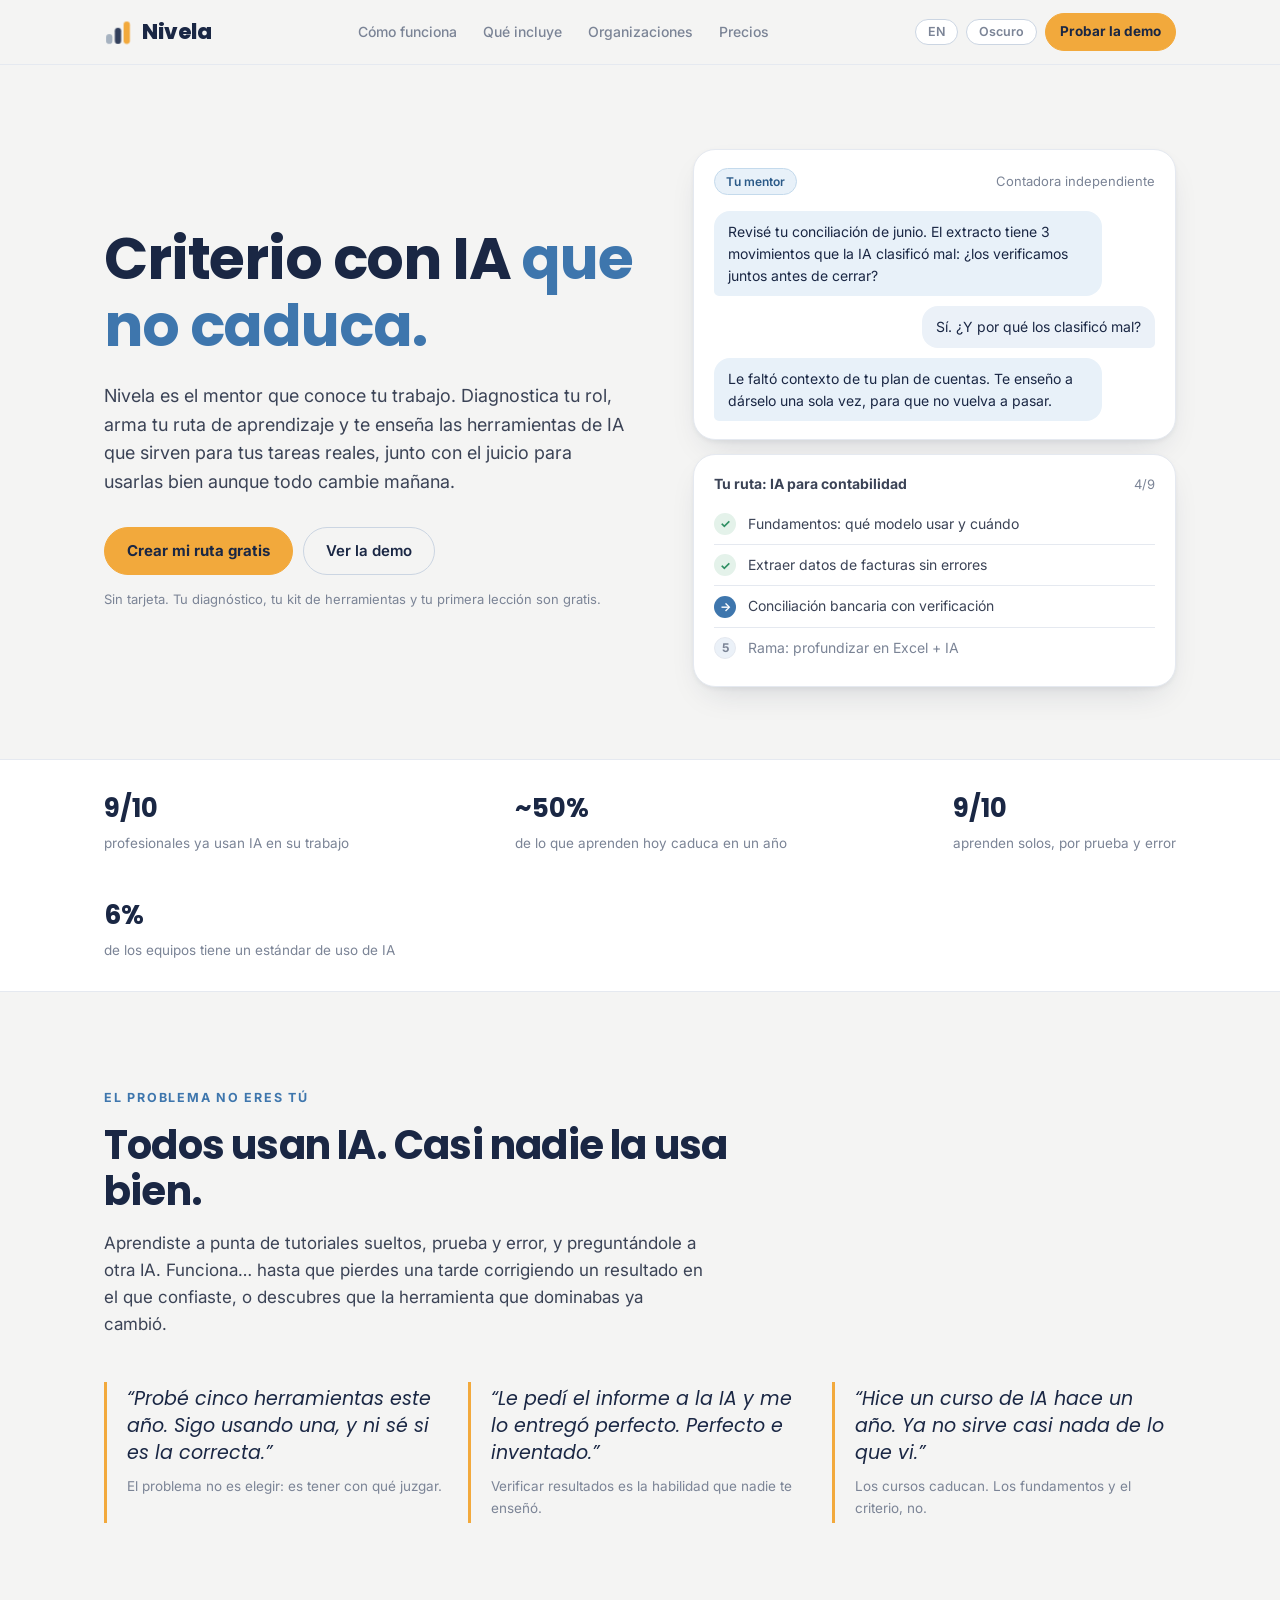
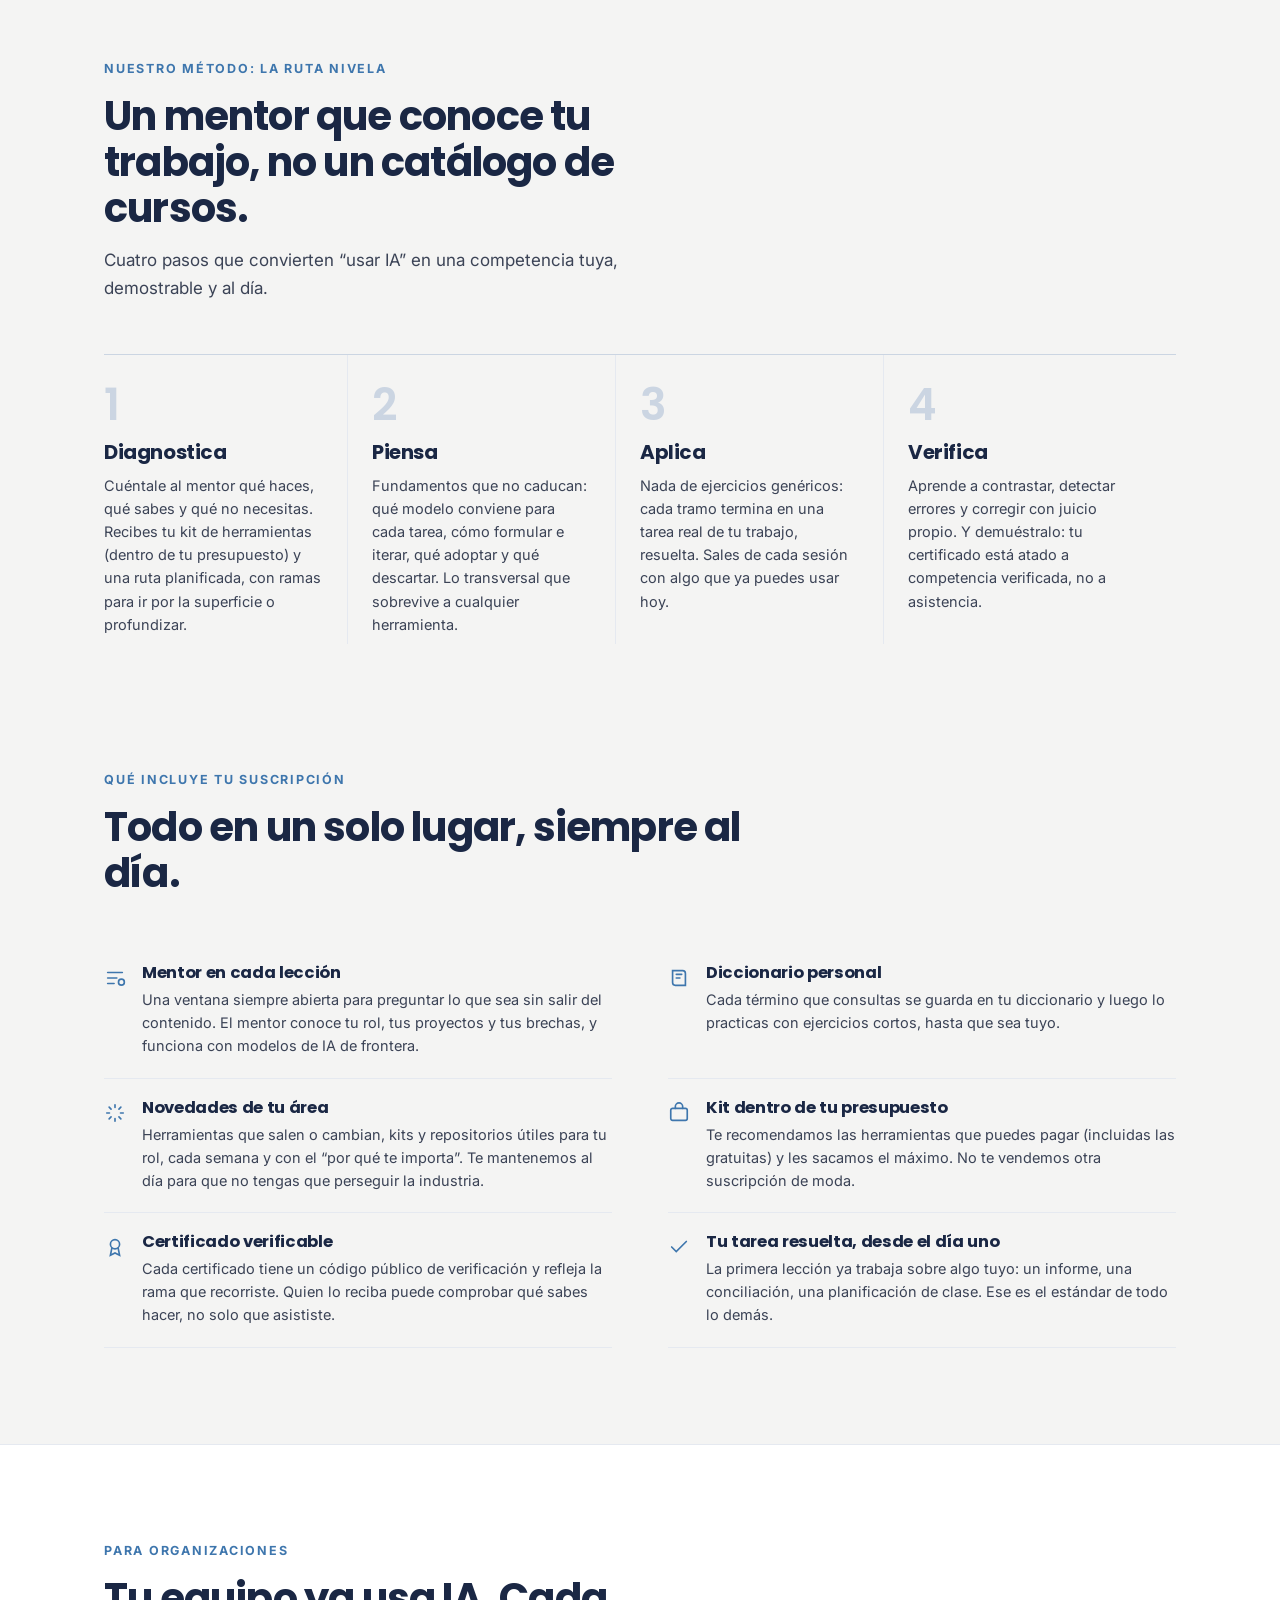
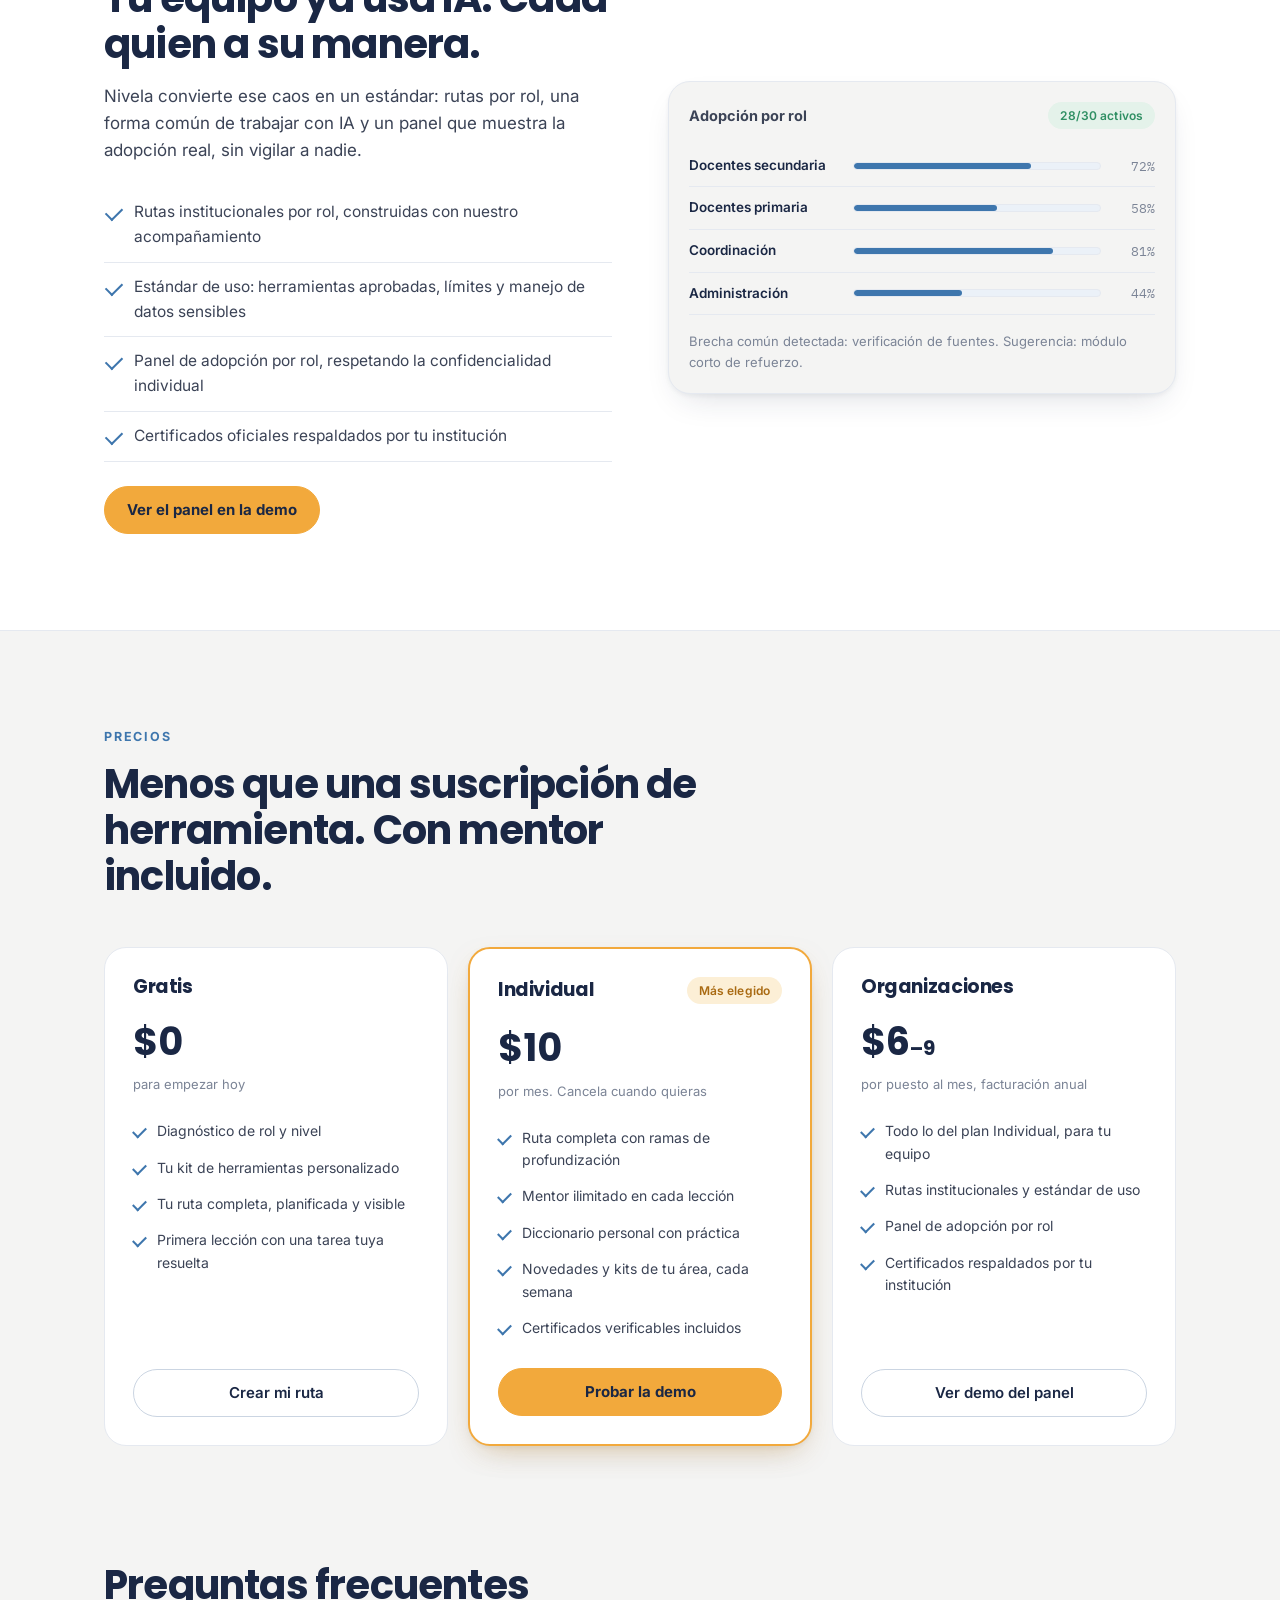
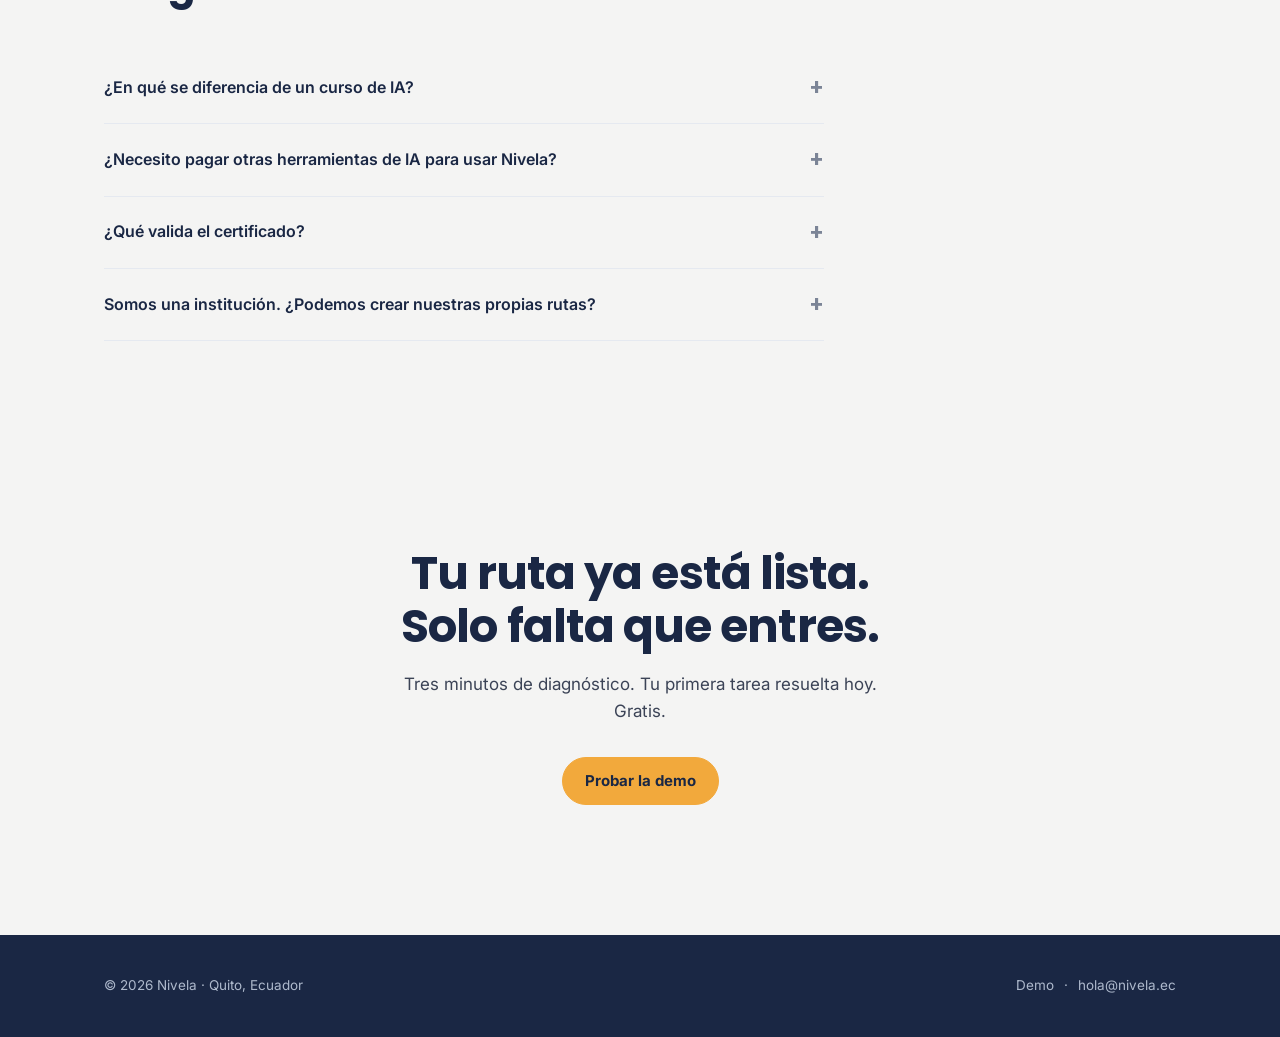
==== commit 1c9214e8: "redesign: nueva identidad visual (celeste, navy y ámbar) Reconstruye el sistema visual en landing y " ====
--- a/public/index.html
+++ b/public/index.html
@@ -5,9 +5,10 @@
 <meta name="viewport" content="width=device-width, initial-scale=1.0" />
 <title>Nivela — Criterio con IA que no caduca</title>
 <meta name="description" content="Nivela es el mentor que conoce tu trabajo y te enseña a usar la IA con criterio: herramientas para tu rol, una ruta personalizada y un certificado que demuestra competencia real." />
+<link rel="icon" href="data:image/svg+xml,%3Csvg xmlns='http://www.w3.org/2000/svg' viewBox='0 0 40 40'%3E%3Crect x='3' y='23' width='9' height='14' rx='4.5' fill='%23A6B2C0'/%3E%3Crect x='15.5' y='14' width='9' height='23' rx='4.5' fill='%2333405C'/%3E%3Crect x='28' y='5' width='9' height='32' rx='4.5' fill='%23F2A93C'/%3E%3C/svg%3E" />
 <link rel="preconnect" href="https://fonts.googleapis.com" />
 <link rel="preconnect" href="https://fonts.gstatic.com" crossorigin />
-<link href="https://fonts.googleapis.com/css2?family=Fraunces:ital,opsz,wght@0,9..144,450;0,9..144,600;0,9..144,650;1,9..144,450&family=Inter:wght@400;500;600;700&family=IBM+Plex+Mono:wght@500&display=swap" rel="stylesheet" />
+<link href="https://fonts.googleapis.com/css2?family=Poppins:ital,wght@0,500;0,600;0,700;0,800;1,600;1,700&family=Inter:wght@400;500;600;700&family=IBM+Plex+Mono:wght@500&display=swap" rel="stylesheet" />
 <link rel="stylesheet" href="assets/nivela.css" />
 <style>
 /* ---------- layout propio de la landing ---------- */
@@ -35,8 +36,7 @@
 .hd-route .rrow:last-child{border-bottom:none}
 .hd-route .dot{width:22px;height:22px;border-radius:50%;flex:none;display:flex;align-items:center;justify-content:center;font-size:12px;font-weight:700}
 .dot.done{background:var(--good-soft);color:var(--good)}
-.dot.now{background:var(--accent);color:#fff}
-[data-theme="dark"] .dot.now{color:#0F1D18}
+.dot.now{background:var(--accent);color:var(--on-accent)}
 .dot.next{background:var(--surface-2);color:var(--muted);border:1px solid var(--line)}
 .rrow.off{color:var(--muted)}
 
@@ -90,7 +90,7 @@
 .plans{display:grid;grid-template-columns:repeat(3,1fr);gap:20px;margin-top:48px}
 @media(max-width:900px){.plans{grid-template-columns:1fr}}
 .plan{background:var(--surface);border:1px solid var(--line);border-radius:var(--r-lg);padding:28px;display:flex;flex-direction:column}
-.plan.fea{border-color:var(--accent);box-shadow:var(--shadow)}
+.plan.fea{border-color:var(--gold);border-width:2px;box-shadow:0 10px 30px -14px rgba(242,169,60,.5),var(--shadow)}
 .plan h3{font-size:19px}
 .plan .price{font-family:var(--display);font-size:38px;font-weight:650;color:var(--ink);margin:14px 0 2px}
 .plan .per{font-size:13px;color:var(--muted);margin-bottom:18px}
@@ -109,8 +109,20 @@
 .cta-end h2{font-size:clamp(30px,4vw,46px)}
 .cta-end .sub{margin:18px auto 32px;max-width:520px;font-size:17px}
 
-footer{border-top:1px solid var(--line);padding:36px 0;font-size:13.5px;color:var(--muted)}
+footer{background:var(--brand-navy);color:#AEB9CC;padding:40px 0;font-size:13.5px;margin-top:20px}
+footer a:hover{color:#fff}
 .foot{display:flex;justify-content:space-between;align-items:center;flex-wrap:wrap;gap:16px}
+
+/* micro-interacciones */
+.plan,.hd-card,.panelmock{transition:transform .2s ease,box-shadow .2s ease}
+.plan:hover,.hd-card:hover,.panelmock:hover{transform:translateY(-4px);box-shadow:var(--shadow-lift)}
+.step{transition:transform .2s ease}
+.step:hover{transform:translateY(-3px)}
+.step:hover .n{color:var(--gold)}
+.inc svg{transition:transform .2s ease}
+.inc:hover svg{transform:scale(1.12)}
+.nav-links a{position:relative;transition:color .15s ease}
+.hero h1 em{font-style:normal;color:var(--accent)}
 </style>
 </head>
 <body>
@@ -118,13 +130,12 @@
 <header class="nav">
   <div class="wrap nav-in">
     <a class="brand" href="#">
-      <svg width="26" height="26" viewBox="0 0 26 26" fill="none">
-        <rect x="1.5" y="8" width="23" height="10" rx="5" class="lvl-body" stroke-width="2"/>
-        <circle cx="13" cy="13" r="3.2" class="lvl-bubble"/>
-        <line x1="8.5" y1="9.5" x2="8.5" y2="16.5" class="lvl-body" stroke-width="1.5"/>
-        <line x1="17.5" y1="9.5" x2="17.5" y2="16.5" class="lvl-body" stroke-width="1.5"/>
+      <svg class="logo-mark" width="28" height="28" viewBox="0 0 40 40" fill="none" aria-hidden="true">
+        <rect class="lb1" x="3" y="23" width="9" height="14" rx="4.5"/>
+        <rect class="lb2" x="15.5" y="14" width="9" height="23" rx="4.5"/>
+        <rect class="lb3" x="28" y="5" width="9" height="32" rx="4.5"/>
       </svg>
-      nivela
+      Nivela
     </a>
     <nav class="nav-links">
       <a href="#como" data-i18n="nav_how">Cómo funciona</a>
@@ -325,7 +336,7 @@
         <a class="btn btn-outline btn-block" href="app.html" data-i18n="pl1cta">Crear mi ruta</a>
       </div>
       <div class="plan fea">
-        <div class="between"><h3 data-i18n="pl2h">Individual</h3><span class="chip acc" data-i18n="pl2chip">Más elegido</span></div>
+        <div class="between"><h3 data-i18n="pl2h">Individual</h3><span class="chip gold" data-i18n="pl2chip">Más elegido</span></div>
         <div class="price">$10</div>
         <div class="per" data-i18n="pl2per">por mes. Cancela cuando quieras</div>
         <ul>
@@ -487,4 +498,3 @@
 <script src="assets/nivela.js"></script>
 </body>
 </html>
-                                                                                                                                                                                                                                                                                                                                                                                                                                                                                                                                                                                                                                                                                                                                                                                                                                                                                                                                                                                                                                                                                                                                                                                                                                                                                                                                                                                                                                                                                                                                                                                                                                                                                                                                                                                                                                                                                                                                                                                                                                                                                                                                                                                                                                                                                                                                                                                                                                                                                                                                                                                                                                                                                                                                                                                                                                                                                                                                                                                                                                                                                                                                                                                                                                                                                                                                                                                                                                                                                                                                                                                                                                                                                                                                                                                                                                                                                                                                                                                                                                                                                                                                                                                                                                                                                                                                                                                                                                                                                                                                                                                                                                                                                                                                                                                                                                                                                                                                                                                                                                                                                                                                                                                                                                                                                                                                                                                                                                                                                                                                                                                                                                                                                                                                                                                                                                                                                                                                                                                                                                                                                                                                                                                                                                                                                                                                                                                                                                                                                                                                                                                                                                                                                                                                                                                                                                                                                                                                                                                                                                                                                                                                                                                                                                                                                                                                                                                                                                                                                                                                                                                                                                                                                                                                                                                                                                                                                                                                                                                                                                                                                                                                                                                                                                                                                                                                                                                                                                                                                                                                                                                                                                                                                                                                                                                                                                                                                                                                                                                                                                                                                                                                                                                                                                                                                                                                                                                                                                                                                                                                                                                                                                                                                                                                                                                                                                                                                                                                                                                                                                                                                                                                                                                                                                                                                                                                                                                                                                                                                                                                                                                                                                                                                                                                                                                                                                                                                                                                                                                                                                                                                                                                                                                                                                                                                                                                                                                                                                                                                                                                                                                                                                                                                                                                                                                                                                                                                                                                                                                                                                                                                                                                                                                                                                                                                                                                                                                                                                                                                                                                                                                                                                                                                                                                                                                                                                                                                                                                                                                                                                                                                                                                                                                                                                                                                                                                                                                                                                                                                                                                                                                                                                                                                                                                                                                                                                                                                                                                                                                                                                                                                                                                                                                                                                                                                                                                                                                                                                                                                                                                                                                                                                                                                                                                                                                                                                                                                                                                                                                                                                                                                                                                                                                                                                                                                                                                                                                                                                                                                                                                                                                                                                                                                                                                                                                                                                                                                                                                                                                                                                                                                                                                                                                                                                                                                                                                                                                                                                                                                                                                                                                                                                                                                                                                                                                                                                                                                                                                                                                                                                                                                                                                                                                                                                                                                                                                                                                                                                                                                                                                                                                                                                                                                                                                                                                                                                                                                                                                                                                                                                                                                                                                                                                                                                                                                                                                                                                                                                                                                                                                                                                                                                                                                                                                                                                                                                                                                                                                                                                                                                                                                                                                                                                                                                                                                                                                                                                                                                                                                                                                                                                                                                                                                                                                                                                                                                                                                                                                                                                                                                                                                                                                                                                                                                                                                                                                                                                                                                                                                                                                                                                                                                                                                                                                                                                                                                                                                                                                                                                                                                                                                                                                                                                                                                                                                                                                                                                                                                                                                                                                                                                                                                                                                                                                                                                                                                                                                                                                                                                                                                                                                                                                                                                                                                                                                                                                                                                                                                                                                                                                                                                                                                                                                                                                                                                                                                                                                                                                                                                                                                                                                                                                                                                                                                                                                                                                                                                                                                                                                                                                                                                                                                                                                                                                                                                                                                                                                                                                                                                                                                                                                                                                                                                                                                                                                                                                                                                                                                                                                                                                                                                                                                                                                                                                                                                                                                                                                                                                                                                                                                                                                                                                                                                                                                                                                                                                                                                                                                                                                                                                                                                                                                                                                                                                                                                                                                                                                                                                                                                                                                                                                                                                                                                                                                                                                                                                                                                                                                                                                                                                                                                                                                                                                                                                                                                                                                                                                                                                                                                                                                                                                                                                                                                                                                                                                                                                                                                                                                                                                                                                                                                                                                                                                                                                                                                                                                                                                                                                                                                                                                                                                                                                                                                                                                                                                                                                                                                                                                                                                                                                                                                                                                                                                                                                                                                                                                                                                                                                                                                                                                                                                                                                                                                                                                                                                                                                                                                                                                                                                                                                                                                                                                                                                                                                                                                                                                                                                                                                                                                                                                                                                                                                                                                                                                                                                                                                                                                                                                                                                                                                                                                                                                                                                                                                                                                                                                                                                                                                                                                                                                                                                                                                                                                                                                                                                                                                                                                                                                                                                                                                                                                                                                                                                                                                                                                                                                                                                                                                                                                                                                                                                                                                                                                                                                                                                                                                                                                                                                                                                                                                                                                                                                                                                                                                                                                                                                                                                                                                                                                                                                                                                                                                                                                                                                                                                                                                                                                                                                                                                                                                                                                                                                                                                                                                                                                                                                                                                                                                                                                                                                                                                                                                                                                                                                                                                                                                                                                                                                                                                                                                                                                                                                                                                                                                                                                                                                                                                                                                                                                                                                                                                                                                                                                                                                                                                                                                                                                                                                                                                                                                                                                                                                                                                                                                                                                                                                                                                                                                                                                                                                                                                                                                                                                                                                                                                                                                                                                                                                                                                                                                                                                                                                                                                                                                                                                                                                                                                                                                                                                                                                                                                                                                                                                                                                                                                                                                                                                                                                                                                                                                                                                                                                                                                                                                                                                                                                                                                                                                                                                                                                                                                                                                                                                                                                                                                                                                                                                                                                                                                                                                                                                                                                                                                                                                                                                                                                                                                                                                                                                                                                                                                                                                                                                                                                                                                                                                                                                                                                                                                                                                                                                                                                                                                                                                                                                                                                                                                                                                                                                                                                                                                                                                                                                                                                                                                                                                                                                                                                                                                                                                                                                                                                                                                                                                                                                                                                                                                                                                                                                                                                                                                                                                                                                                                                                                                                                                                                                                                                                                                                                                                                                                                                                                                                                                                                                                                                                                                                                                                                                                                                                                                                                                                                                                                                                                                                                                                       
--- a/public/assets/nivela.css
+++ b/public/assets/nivela.css
@@ -1,33 +1,52 @@
 /* ============================================================
    Nivela — sistema de diseño compartido (landing + app)
+   Identidad: blanco/gris dominante · celeste secundario ·
+   ámbar de acento · azul marino estructural.
    ============================================================ */
 
 :root{
-  --bg:#F6F4EE; --surface:#FFFFFF; --surface-2:#EFECE3; --ink:#191713;
-  --text:#3A362E; --muted:#7A7466; --line:#E3DED2; --line-strong:#CFC9B9;
-  --accent:#175A4C; --accent-ink:#0E4237; --accent-soft:#E2EEE9; --accent-line:#BCD6CD;
-  --gold:#A66A1C; --gold-soft:#F5EAD5;
-  --good:#2E7D5B; --good-soft:#E3F0E8;
-  --warn:#B4552D; --warn-soft:#F7E8DF;
-  --danger:#A3372E;
-  --shadow:0 1px 2px rgba(25,23,19,.05),0 10px 30px -12px rgba(25,23,19,.12);
-  --shadow-sm:0 1px 2px rgba(25,23,19,.05),0 4px 10px -6px rgba(25,23,19,.08);
-  --r:12px; --r-lg:18px; --r-sm:8px;
-  --display:'Fraunces',Georgia,serif;
+  /* superficies y texto */
+  --bg:#F4F4F3; --surface:#FFFFFF; --surface-2:#EBF1F8; --ink:#1A2744;
+  --text:#3B4356; --muted:#7B8496; --line:#E5E9F0; --line-strong:#CBD5E2;
+  /* celeste (interactivo/secundario) */
+  --accent:#3E76AD; --accent-ink:#2B5A88; --accent-soft:#E8F1F9; --accent-line:#C4DAEC;
+  --celeste:#A9C6E0; --celeste-soft:#EEF5FB;
+  /* ámbar (acento reservado) */
+  --gold:#F2A93C; --gold-strong:#E29726; --gold-ink:#A96A12; --gold-soft:#FCEFD6;
+  /* semánticos */
+  --good:#2F8F63; --good-soft:#E4F2EA;
+  --warn:#C46A2B; --warn-soft:#FBEBDD;
+  --danger:#C1443A;
+  /* texto sobre superficies celeste (se invierte en oscuro) */
+  --on-accent:#FFFFFF;
+  /* navy fijo (no cambia con el tema) */
+  --brand-navy:#1A2744;
+  /* motivo de barras del logo */
+  --logo1:#A6B2C0; --logo2:#33405C; --logo3:#F2A93C;
+  /* sombras y radios */
+  --shadow:0 2px 4px rgba(26,39,68,.05),0 14px 34px -14px rgba(26,39,68,.18);
+  --shadow-sm:0 1px 2px rgba(26,39,68,.05),0 6px 16px -10px rgba(26,39,68,.14);
+  --shadow-lift:0 4px 8px rgba(26,39,68,.06),0 22px 44px -18px rgba(26,39,68,.28);
+  --r:14px; --r-lg:22px; --r-sm:10px;
+  --display:'Poppins',system-ui,sans-serif;
   --body:'Inter',system-ui,sans-serif;
   --mono:'IBM Plex Mono',ui-monospace,monospace;
   --maxw:1120px;
 }
 [data-theme="dark"]{
-  --bg:#141310; --surface:#1C1A16; --surface-2:#242119; --ink:#EFEBE0;
-  --text:#C8C2B3; --muted:#918B7B; --line:#2D2A22; --line-strong:#3D3930;
-  --accent:#4CB795; --accent-ink:#7ED0B6; --accent-soft:#17302A; --accent-line:#2A4A40;
-  --gold:#D9A24C; --gold-soft:#2A2210;
-  --good:#4CB88A; --good-soft:#132A20;
-  --warn:#D97E50; --warn-soft:#2E1D13;
-  --danger:#D4685E;
-  --shadow:0 1px 2px rgba(0,0,0,.35),0 14px 34px -14px rgba(0,0,0,.55);
-  --shadow-sm:0 1px 2px rgba(0,0,0,.3),0 5px 14px -8px rgba(0,0,0,.45);
+  --bg:#0F1830; --surface:#17223D; --surface-2:#1E2B49; --ink:#EEF2F8;
+  --text:#C3CBDA; --muted:#8A93A8; --line:#26324F; --line-strong:#37456A;
+  --accent:#5E9AD1; --accent-ink:#9CC4E6; --accent-soft:#193150; --accent-line:#2F4C71;
+  --celeste:#A9C6E0; --celeste-soft:#1A2C46;
+  --gold:#F4B657; --gold-strong:#F0A94A; --gold-ink:#F4B657; --gold-soft:#33280F;
+  --good:#4CB88A; --good-soft:#123026;
+  --warn:#E08A4E; --warn-soft:#33220F;
+  --danger:#E0685E;
+  --on-accent:#0B1428;
+  --logo1:#6E7B90; --logo2:#AEC6E0; --logo3:#F4B657;
+  --shadow:0 2px 4px rgba(0,0,0,.35),0 16px 38px -16px rgba(0,0,0,.6);
+  --shadow-sm:0 1px 2px rgba(0,0,0,.3),0 6px 16px -10px rgba(0,0,0,.5);
+  --shadow-lift:0 4px 10px rgba(0,0,0,.4),0 24px 48px -18px rgba(0,0,0,.7);
 }
 
 *{box-sizing:border-box;margin:0;padding:0}
@@ -37,7 +56,7 @@
   line-height:1.6;-webkit-font-smoothing:antialiased;
   transition:background .3s ease,color .3s ease;
 }
-h1,h2,h3,h4{font-family:var(--display);color:var(--ink);line-height:1.15;font-weight:600;letter-spacing:-.01em}
+h1,h2,h3,h4{font-family:var(--display);color:var(--ink);line-height:1.15;font-weight:700;letter-spacing:-.02em}
 a{color:inherit;text-decoration:none}
 button{font-family:var(--body);cursor:pointer}
 img,svg{display:block}
@@ -46,31 +65,37 @@
 /* ---------- botones ---------- */
 .btn{
   display:inline-flex;align-items:center;gap:8px;justify-content:center;
-  border:1px solid transparent;border-radius:999px;
+  border:1.5px solid transparent;border-radius:999px;
   padding:11px 22px;font-size:15px;font-weight:600;color:var(--ink);
-  background:transparent;transition:all .18s ease;white-space:nowrap;
-}
-.btn-primary{background:var(--accent);color:#fff;border-color:var(--accent)}
-.btn-primary:hover{background:var(--accent-ink);border-color:var(--accent-ink)}
-[data-theme="dark"] .btn-primary{color:#0F1D18}
-.btn-outline{border-color:var(--line-strong)}
-.btn-outline:hover{border-color:var(--ink)}
+  background:transparent;transition:transform .16s ease,background .16s ease,border-color .16s ease,box-shadow .16s ease;
+  white-space:nowrap;
+}
+.btn:active{transform:scale(.97)}
+/* CTA primario: ámbar con texto navy */
+.btn-primary{background:var(--gold);color:var(--brand-navy);border-color:var(--gold);font-weight:700}
+.btn-primary:hover{background:var(--gold-strong);border-color:var(--gold-strong);box-shadow:0 8px 20px -8px rgba(242,169,60,.6);transform:translateY(-1px)}
+/* botón navy de contraste fuerte */
+.btn-ink{background:var(--ink);color:var(--bg);border-color:var(--ink)}
+.btn-ink:hover{transform:translateY(-1px);box-shadow:var(--shadow-sm)}
+.btn-outline{border-color:var(--line-strong);color:var(--ink)}
+.btn-outline:hover{border-color:var(--ink);background:var(--surface-2)}
 .btn-soft{background:var(--accent-soft);color:var(--accent-ink);border-color:transparent}
 .btn-soft:hover{background:var(--accent-line)}
 .btn-sm{padding:7px 14px;font-size:13.5px}
 .btn-block{width:100%}
+.btn-round{width:40px;height:40px;padding:0;border-radius:50%;font-size:18px;line-height:1}
 .btn:disabled{opacity:.5;cursor:not-allowed}
 
 /* ---------- chips / badges ---------- */
 .chip{
   display:inline-flex;align-items:center;gap:6px;border-radius:999px;
-  padding:3px 10px;font-size:12px;font-weight:600;letter-spacing:.02em;
+  padding:3px 11px;font-size:12px;font-weight:600;letter-spacing:.01em;
   background:var(--surface-2);color:var(--muted);border:1px solid var(--line);
 }
 .chip.acc{background:var(--accent-soft);color:var(--accent-ink);border-color:var(--accent-line)}
 .chip.good{background:var(--good-soft);color:var(--good);border-color:transparent}
 .chip.warn{background:var(--warn-soft);color:var(--warn);border-color:transparent}
-.chip.gold{background:var(--gold-soft);color:var(--gold);border-color:transparent}
+.chip.gold{background:var(--gold-soft);color:var(--gold-ink);border-color:transparent}
 
 /* ---------- tarjetas ---------- */
 .card{
@@ -83,30 +108,40 @@
 .field{display:flex;flex-direction:column;gap:6px;margin-bottom:14px}
 .field label{font-size:13px;font-weight:600;color:var(--ink)}
 .input,textarea.input,select.input{
-  width:100%;border:1px solid var(--line-strong);border-radius:var(--r-sm);
-  background:var(--surface);color:var(--ink);padding:10px 12px;font-size:14.5px;
-  font-family:var(--body);outline:none;transition:border-color .15s;
-}
-.input:focus{border-color:var(--accent)}
+  width:100%;border:1.5px solid var(--line-strong);border-radius:var(--r-sm);
+  background:var(--surface);color:var(--ink);padding:11px 14px;font-size:14.5px;
+  font-family:var(--body);outline:none;transition:border-color .15s,box-shadow .15s;
+}
+.input::placeholder{color:var(--muted)}
+.input:focus{border-color:var(--accent);box-shadow:0 0 0 3px var(--accent-soft)}
 
 /* ---------- tablas ---------- */
 .table{width:100%;border-collapse:collapse;font-size:14px}
 .table th{
   text-align:left;font-size:12px;text-transform:uppercase;letter-spacing:.06em;
-  color:var(--muted);font-weight:600;padding:10px 12px;border-bottom:1px solid var(--line-strong);
+  color:var(--muted);font-weight:600;padding:11px 12px;border-bottom:1px solid var(--line-strong);
 }
 .table td{padding:12px;border-bottom:1px solid var(--line);vertical-align:middle;color:var(--text)}
 .table tr:last-child td{border-bottom:none}
 
-/* ---------- barras de progreso ---------- */
-.bar{height:7px;border-radius:99px;background:var(--surface-2);overflow:hidden;border:1px solid var(--line)}
-.bar > i{display:block;height:100%;background:var(--accent);border-radius:99px;transition:width .5s ease}
+/* ---------- barras de progreso (motivo del logo) ---------- */
+.bar{height:8px;border-radius:99px;background:var(--surface-2);overflow:hidden;border:1px solid var(--line)}
+.bar > i{display:block;height:100%;background:var(--accent);border-radius:99px;transform-origin:left;animation:barGrow 1s cubic-bezier(.2,.7,.2,1) both}
 .bar.gold > i{background:var(--gold)}
+@keyframes barGrow{from{transform:scaleX(0)}to{transform:scaleX(1)}}
+
+/* ---------- anillo de progreso ---------- */
+.ring{position:relative;width:88px;height:88px;flex:none}
+.ring svg{width:100%;height:100%;transform:rotate(-90deg)}
+.ring circle{fill:none;stroke-width:8;stroke-linecap:round}
+.ring .ring-bg{stroke:var(--surface-2)}
+.ring .ring-fg{stroke:var(--gold);stroke-dasharray:163.4;stroke-dashoffset:163.4;animation:ringFill 1.2s cubic-bezier(.3,.7,.2,1) forwards}
+.ring b{position:absolute;inset:0;display:flex;align-items:center;justify-content:center;font-family:var(--display);font-weight:700;font-size:17px;color:var(--ink)}
 
 /* ---------- toggles de tema/idioma ---------- */
 .toggles{display:flex;align-items:center;gap:8px}
 .tgl{
-  border:1px solid var(--line-strong);background:var(--surface);color:var(--muted);
+  border:1.5px solid var(--line-strong);background:var(--surface);color:var(--muted);
   border-radius:999px;padding:6px 12px;font-size:12.5px;font-weight:600;
   transition:all .15s ease;line-height:1;
 }
@@ -124,36 +159,49 @@
 
 /* ---------- chat del mentor ---------- */
 .chat{display:flex;flex-direction:column;gap:10px}
-.msg{max-width:88%;padding:10px 14px;border-radius:14px;font-size:14px;line-height:1.55}
-.msg.mentor{background:var(--accent-soft);color:var(--ink);border-bottom-left-radius:4px;align-self:flex-start}
-.msg.user{background:var(--surface-2);color:var(--ink);border-bottom-right-radius:4px;align-self:flex-end}
+.msg{max-width:88%;padding:10px 14px;border-radius:16px;font-size:14px;line-height:1.55;animation:msgIn .3s ease both}
+.msg.mentor{background:var(--accent-soft);color:var(--ink);border-bottom-left-radius:5px;align-self:flex-start}
+.msg.user{background:var(--surface-2);color:var(--ink);border-bottom-right-radius:5px;align-self:flex-end}
 .msg .term{border-bottom:1.5px dashed var(--accent);cursor:pointer}
+@keyframes msgIn{from{opacity:0;transform:translateY(6px)}to{opacity:1;transform:none}}
 
 /* ---------- modal ---------- */
 .modal-back{
-  position:fixed;inset:0;background:rgba(20,18,14,.5);backdrop-filter:blur(3px);
+  position:fixed;inset:0;background:rgba(15,24,48,.55);backdrop-filter:blur(3px);
   display:none;align-items:center;justify-content:center;z-index:90;padding:20px;
 }
-.modal-back.open{display:flex}
+.modal-back.open{display:flex;animation:fadein .2s ease}
 .modal{
   background:var(--surface);border:1px solid var(--line);border-radius:var(--r-lg);
   box-shadow:var(--shadow);max-width:560px;width:100%;max-height:86vh;overflow:auto;padding:26px;
-}
+  animation:modalIn .28s cubic-bezier(.2,.7,.2,1) both;
+}
+@keyframes modalIn{from{opacity:0;transform:translateY(14px) scale(.98)}to{opacity:1;transform:none}}
 
 /* ---------- toast ---------- */
 #toast{
   position:fixed;bottom:24px;left:50%;transform:translateX(-50%) translateY(20px);
-  background:var(--ink);color:var(--bg);padding:10px 18px;border-radius:999px;
+  background:var(--ink);color:var(--bg);padding:11px 20px;border-radius:999px;
   font-size:13.5px;font-weight:600;opacity:0;pointer-events:none;
   transition:all .25s ease;z-index:99;box-shadow:var(--shadow);
 }
 #toast.show{opacity:1;transform:translateX(-50%) translateY(0)}
 
-/* ---------- marca ---------- */
-.brand{display:inline-flex;align-items:center;gap:9px;font-family:var(--display);font-weight:650;font-size:20px;color:var(--ink);letter-spacing:-.01em}
-.brand svg{flex:none}
-.brand .lvl-bubble{fill:var(--accent)}
-.brand .lvl-body{stroke:var(--ink)}
+/* ---------- marca (logo de barras + wordmark) ---------- */
+.brand{display:inline-flex;align-items:center;gap:10px;font-family:var(--display);font-weight:800;font-size:21px;color:var(--ink);letter-spacing:-.02em}
+.brand .logo-mark{flex:none}
+.logo-mark .lb1{fill:var(--logo1)}
+.logo-mark .lb2{fill:var(--logo2)}
+.logo-mark .lb3{fill:var(--logo3)}
+.brand .logo-mark rect{transform-box:fill-box;transform-origin:bottom;animation:barRise .7s cubic-bezier(.2,.8,.2,1) both}
+.brand .logo-mark .lb1{animation-delay:.04s}
+.brand .logo-mark .lb2{animation-delay:.12s}
+.brand .logo-mark .lb3{animation-delay:.2s}
+@keyframes barRise{from{transform:scaleY(0)}to{transform:scaleY(1)}}
+
+/* ---------- reveal on scroll (solo landing) ---------- */
+.reveal{opacity:0;transform:translateY(16px);transition:opacity .6s ease,transform .6s cubic-bezier(.2,.7,.2,1)}
+.reveal.in{opacity:1;transform:none}
 
 /* ---------- utilidades ---------- */
 .muted{color:var(--muted)}
@@ -168,3 +216,9 @@
 @media(max-width:860px){.grid2,.grid3{grid-template-columns:1fr}}
 .divider{border:none;border-top:1px solid var(--line);margin:20px 0}
 ::selection{background:var(--accent-soft);color:var(--accent-ink)}
+@keyframes fadein{from{opacity:0}to{opacity:1}}
+
+@media(prefers-reduced-motion: reduce){
+  *,*::before,*::after{animation-duration:.001ms!important;animation-iteration-count:1!important;transition-duration:.001ms!important}
+  .reveal{opacity:1;transform:none}
+}
